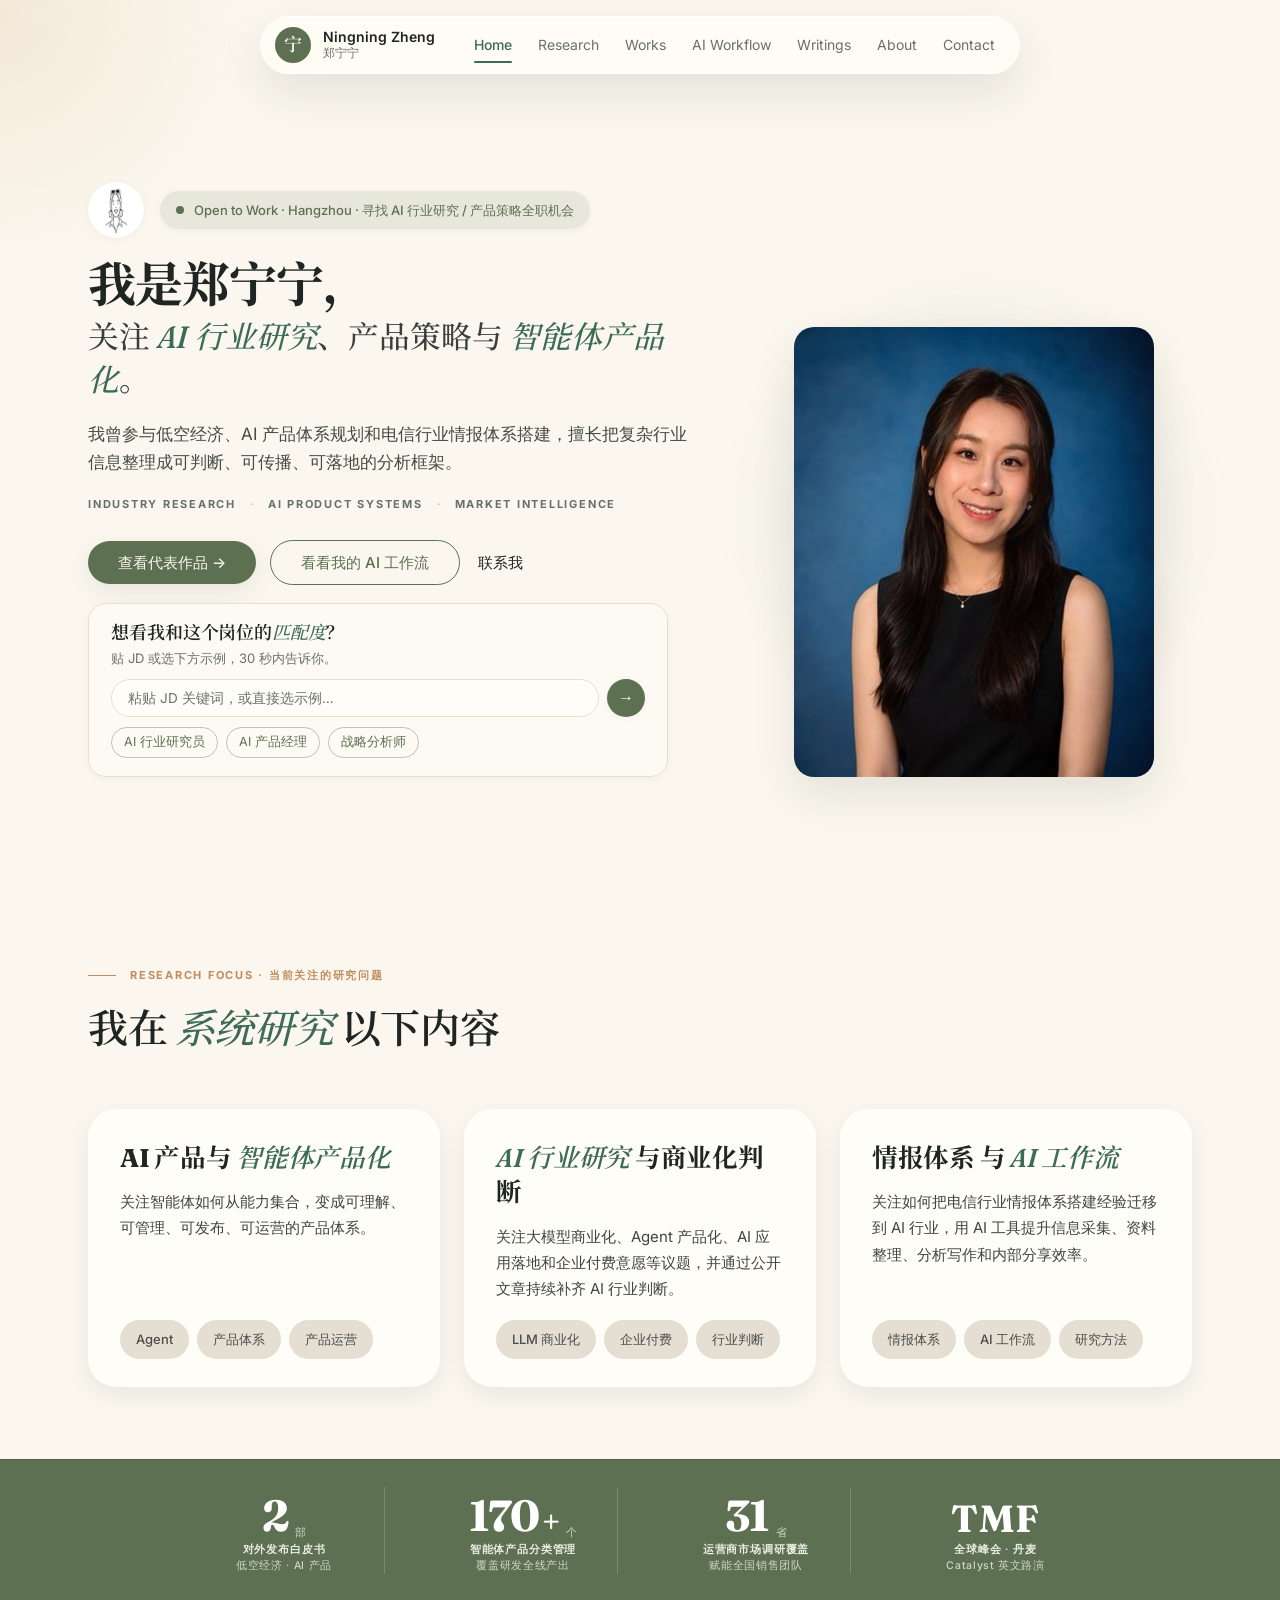
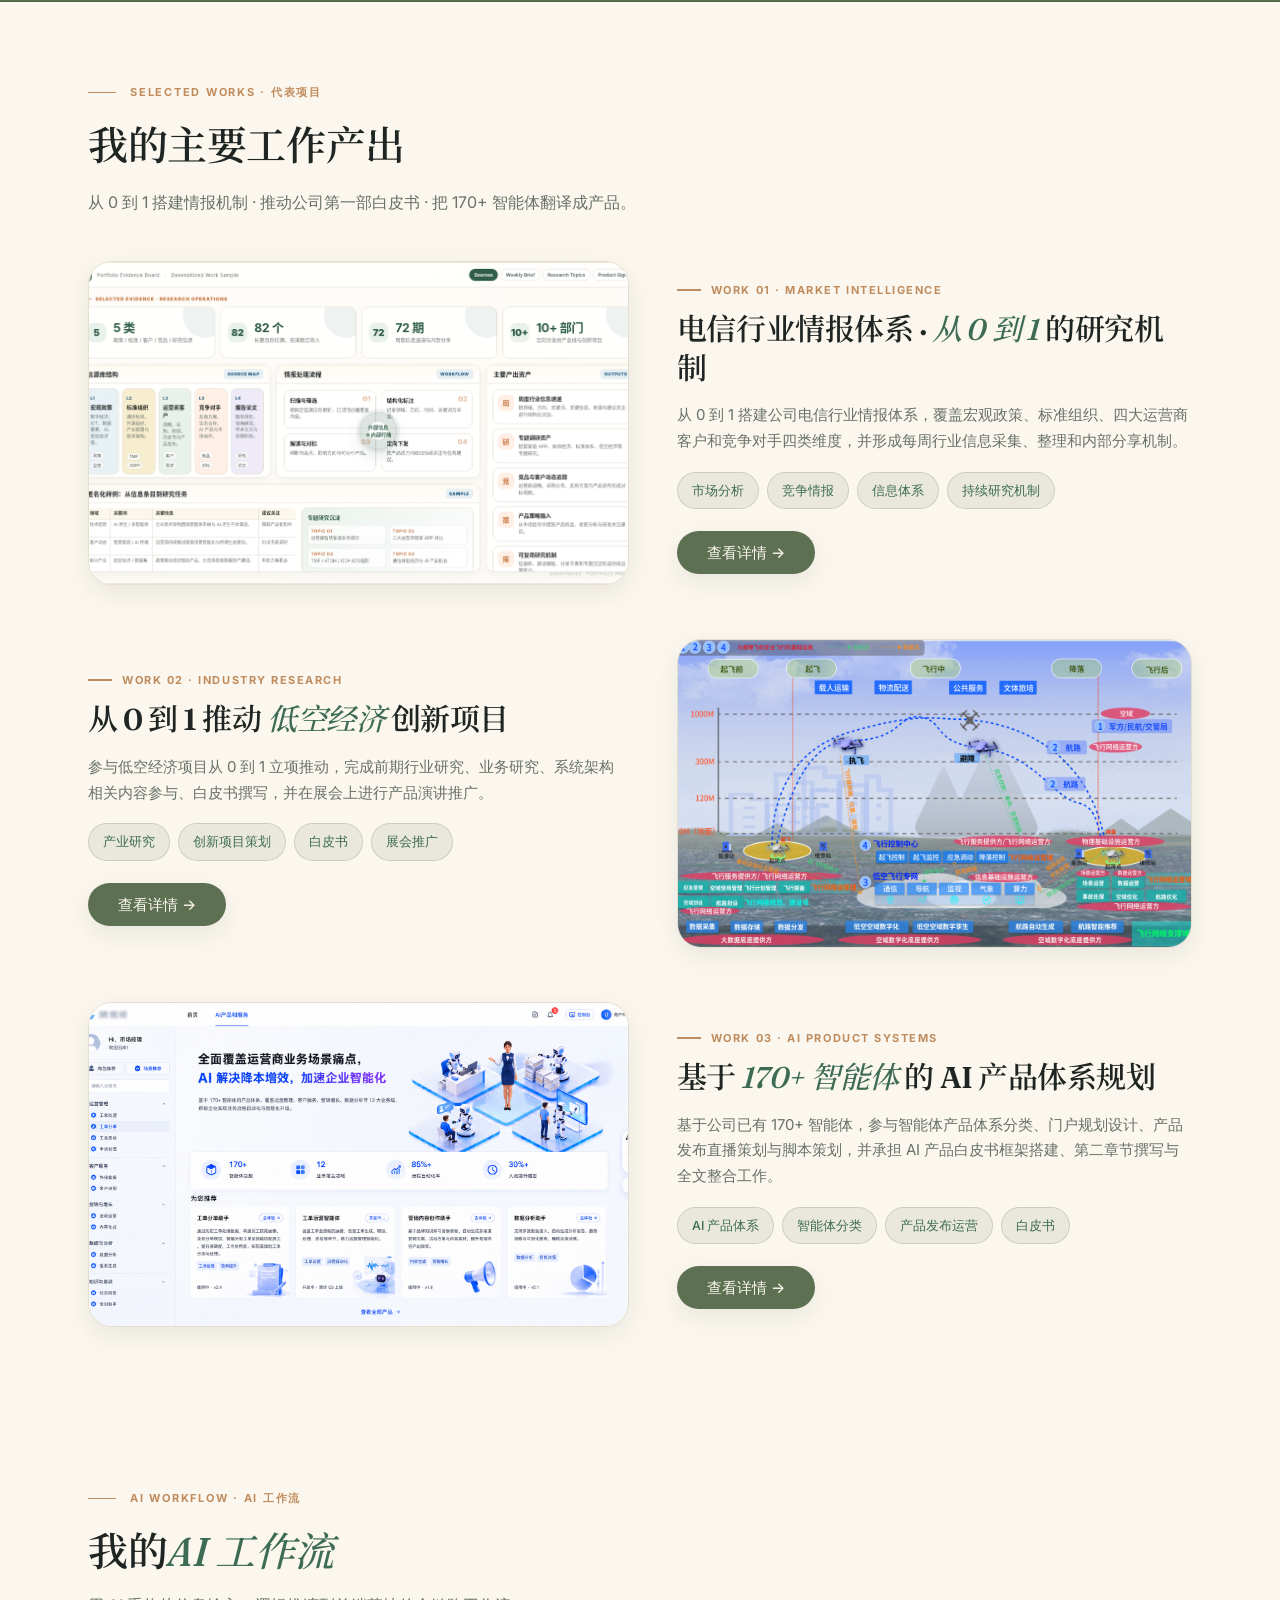
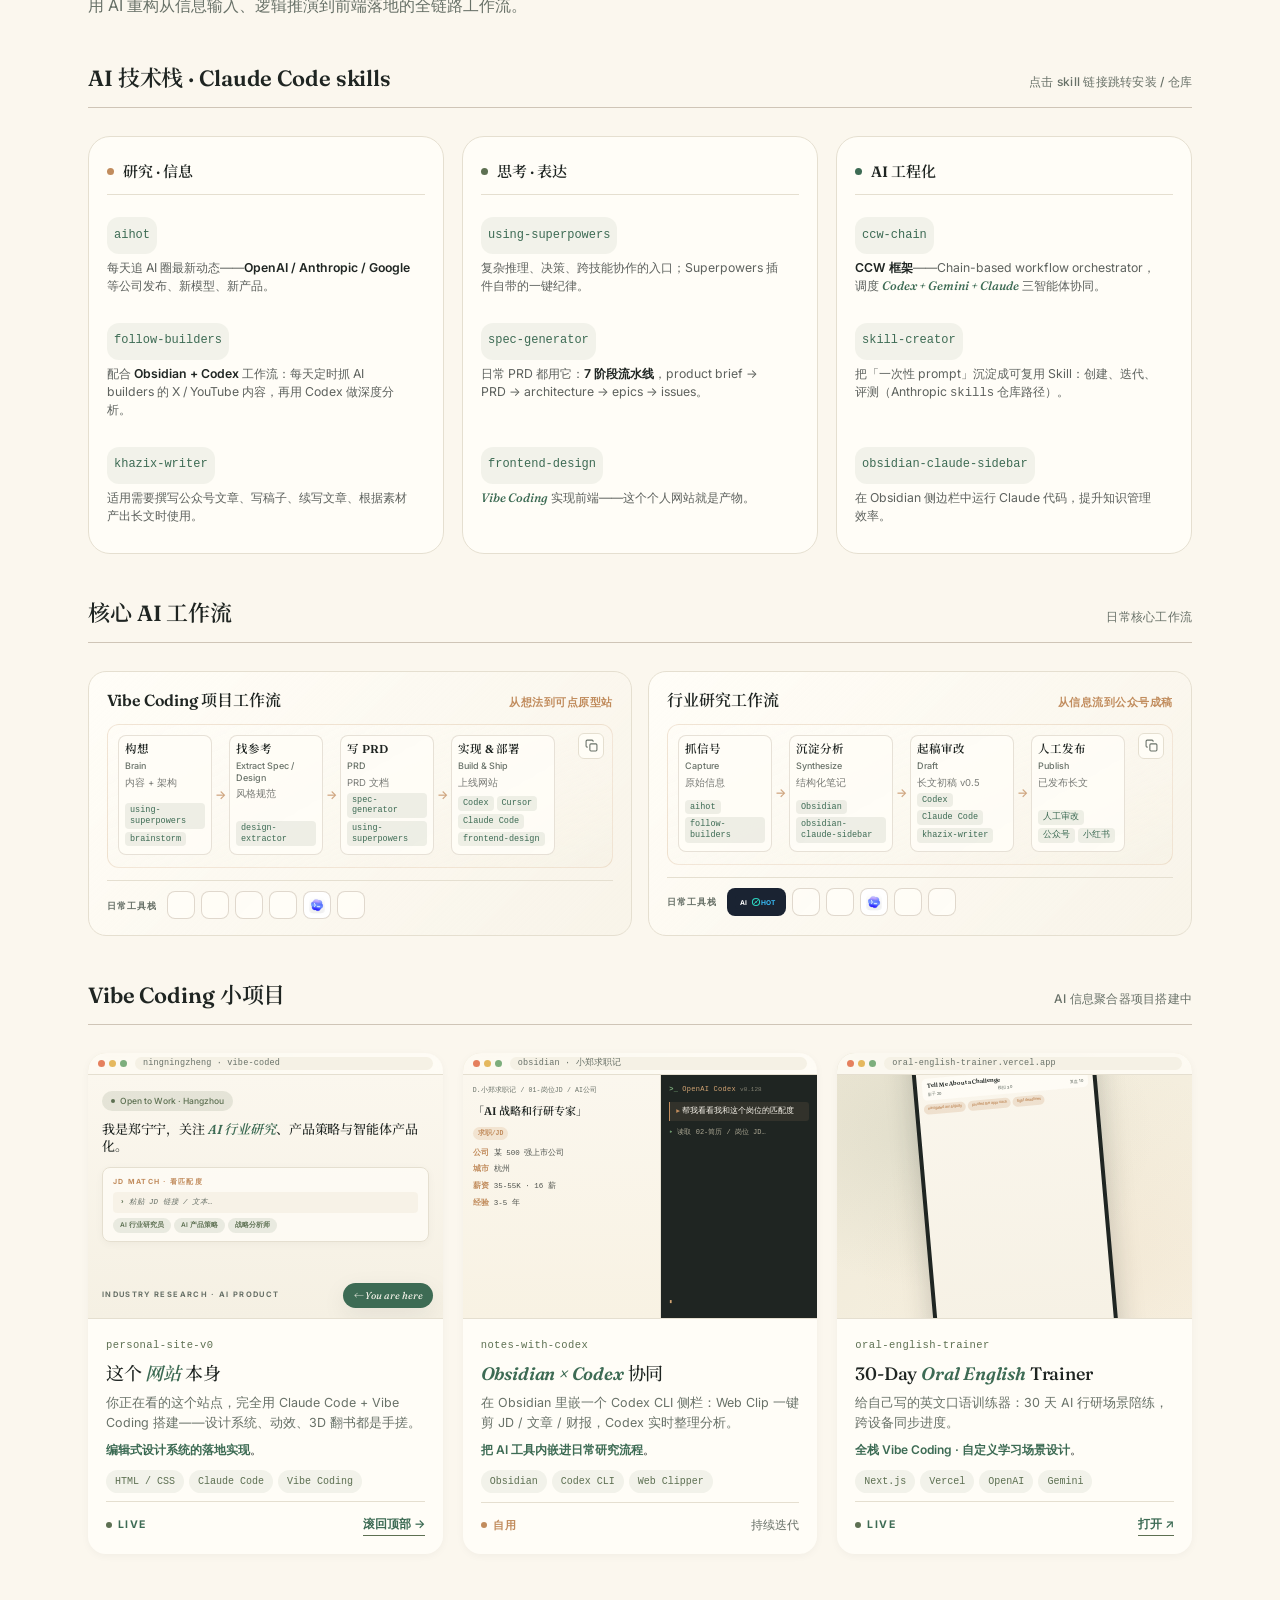
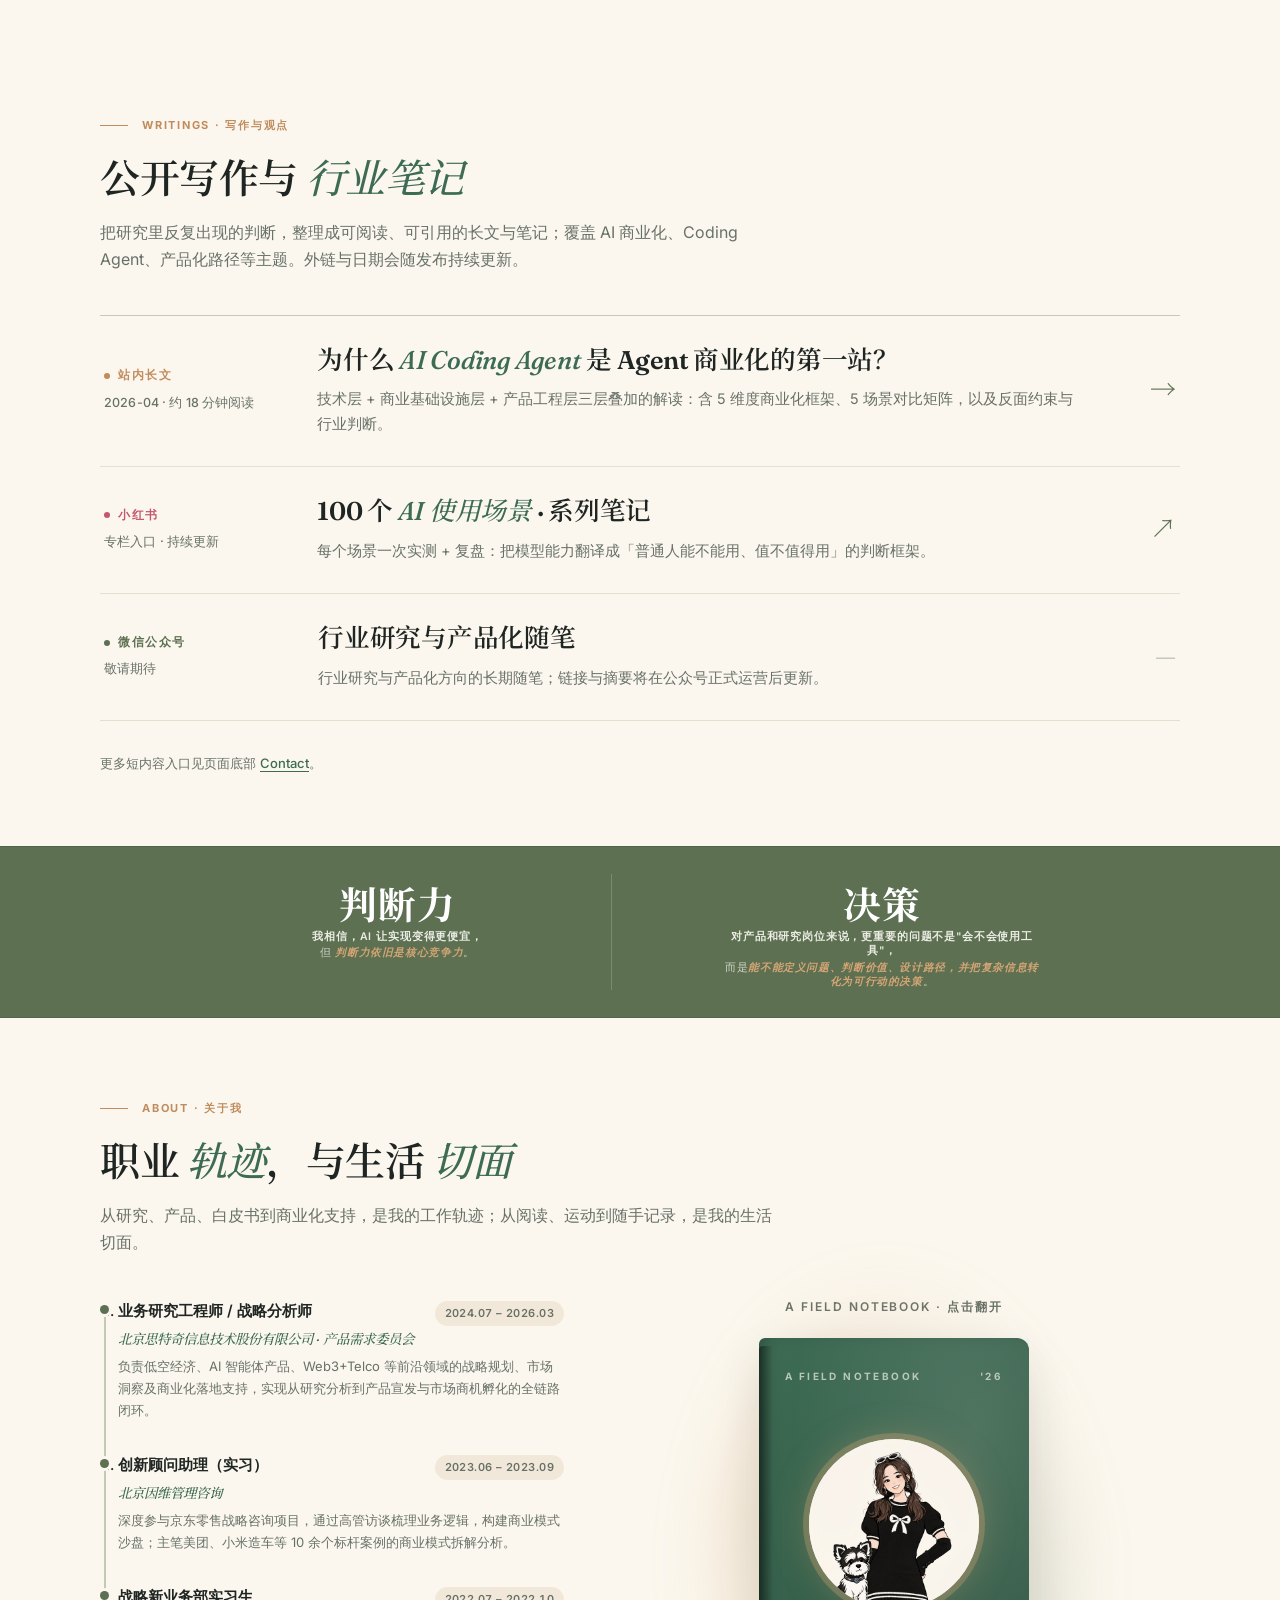
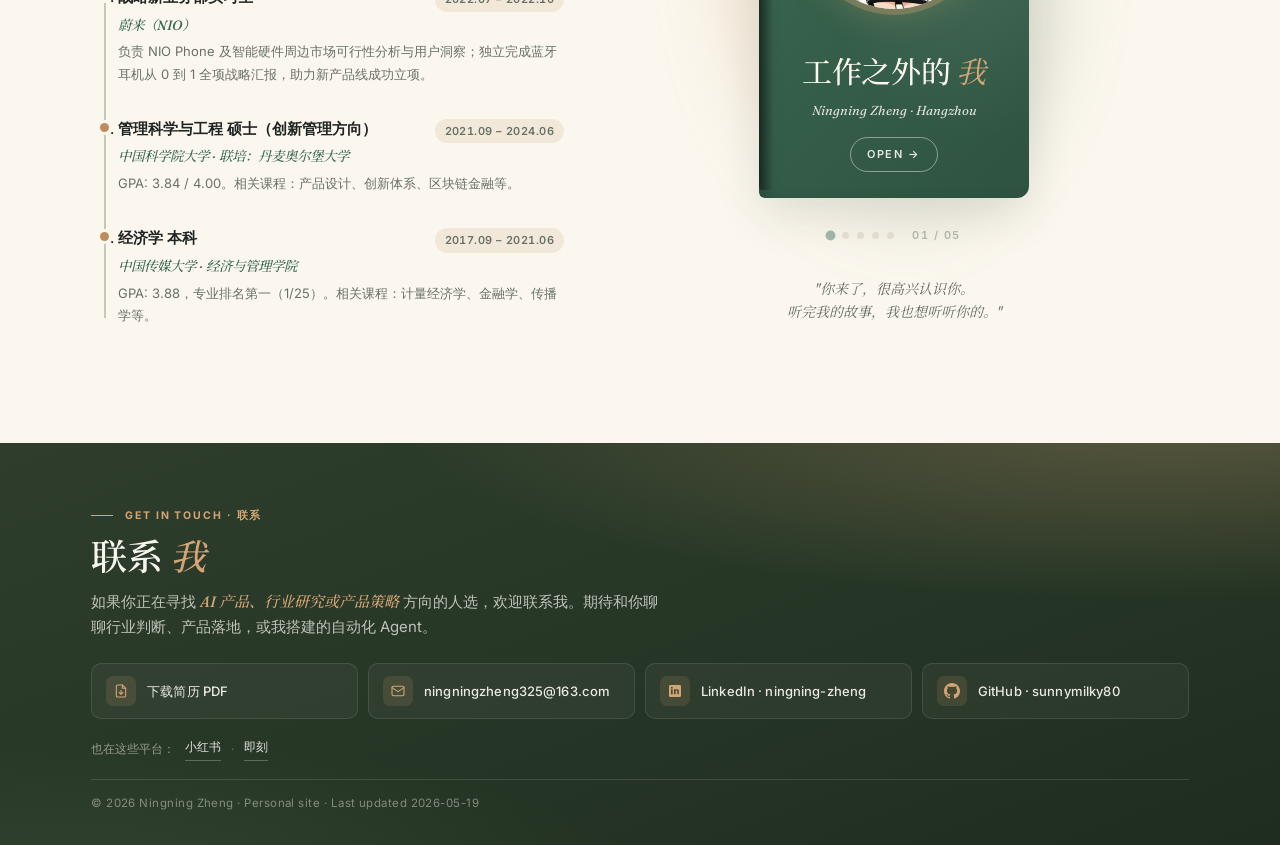
==== index.html @ af5e400e "Update WeChat Writings status copy to 敬请期待. Co-authored-by: Cursor <cursoragent@cursor.com>" ====
<!DOCTYPE html>
<html lang="zh-CN">
<head>
<meta charset="UTF-8">
<meta name="viewport" content="width=device-width, initial-scale=1.0">
<link rel="icon" href="./assets/favicon.ico" sizes="any">
<link rel="apple-touch-icon" href="./assets/apple-touch-icon.png">
<meta name="description" content="郑宁宁 · AI 行业研究、产品策略与智能体产品化。参与低空经济白皮书、170+ 智能体产品体系与电信行业情报体系搭建。">
<meta property="og:type" content="website">
<meta property="og:locale" content="zh_CN">
<meta property="og:title" content="郑宁宁 · AI 行业研究 / 产品策略">
<meta property="og:description" content="AI 行业研究 · 产品策略 · 智能体产品化 — Industry Research · AI Product Systems · Market Intelligence">
<meta property="og:image" content="https://sunnymilky80.github.io/NingningZheng-s-Personal-Web/assets/og-image.png">
<meta property="og:image:width" content="1200">
<meta property="og:image:height" content="630">
<meta property="og:image:alt" content="郑宁宁个人网站 — AI 行业研究、产品策略与智能体产品化">
<meta property="og:url" content="https://sunnymilky80.github.io/NingningZheng-s-Personal-Web/">
<meta property="og:site_name" content="Ningning Zheng">
<meta name="twitter:card" content="summary_large_image">
<meta name="twitter:title" content="郑宁宁 · AI 行业研究 / 产品策略">
<meta name="twitter:description" content="AI 行业研究 · 产品策略 · 智能体产品化">
<meta name="twitter:image" content="https://sunnymilky80.github.io/NingningZheng-s-Personal-Web/assets/og-image.png">

<title>郑宁宁｜AI 行业研究与产品策略作品集</title>
<link rel="preconnect" href="https://fonts.googleapis.com">
<link rel="preconnect" href="https://fonts.gstatic.com" crossorigin>
<link href="https://fonts.googleapis.com/css2?family=Fraunces:ital,opsz,wght@0,9..144,400;0,9..144,500;0,9..144,600;0,9..144,700;1,9..144,400;1,9..144,500;1,9..144,600&family=Inter:wght@400;500;600;700&family=Noto+Serif+SC:wght@400;500;600;700&display=swap" rel="stylesheet">
<style>
:root {
  /* ===== Colors ===== */
  --bg-primary: #FBF7EE;
  --bg-secondary: #F5F0E3;
  --bg-paper: #FFFDF7;
  --ink: #1F2522;
  --muted: #687168;
  --moss: #5D7052;
  --moss-deep: #3D6B54;
  --rust: #C18C5D;
  --amber: #D4A574;
  --line: #E5DFD0;
  --line-strong: #CFC5B7;

  /* ===== Radius ===== */
  --r-pill: 999px;
  --r-card-lg: 24px;
  --r-card: 18px;
  --r-img: 20px;
  --r-sm: 12px;

  /* ===== Shadows ===== */
  --shadow-sm: 0 2px 8px rgba(31, 37, 34, 0.04);
  --shadow-md: 0 8px 24px rgba(31, 37, 34, 0.08);
  --shadow-lg: 0 18px 46px rgba(31, 37, 34, 0.10);
  --shadow-hover: 0 14px 32px rgba(31, 37, 34, 0.12);

  /* ===== Fonts ===== */
  --font-display: "Fraunces", "Noto Serif SC", "Songti SC", serif;
  --font-body: "Inter", "PingFang SC", -apple-system, system-ui, sans-serif;
  --font-mono: ui-monospace, SFMono-Regular, "SF Mono", Menlo, Monaco, Consolas, "Liberation Mono", monospace;
}

* { box-sizing: border-box; margin: 0; padding: 0; }
html { scroll-behavior: smooth; }

body {
  font-family: var(--font-body);
  background: var(--bg-primary);
  color: var(--ink);
  font-size: 16px;
  line-height: 1.7;
  overflow-x: hidden;
  -webkit-font-smoothing: antialiased;
  -moz-osx-font-smoothing: grayscale;
}

a { text-decoration: none; color: inherit; }

/* ============================================
   Cursor halo (v2.2 保留 · 全局氛围)
============================================ */
.cursor-halo {
  position: fixed;
  width: 600px;
  height: 600px;
  border-radius: 50%;
  background: radial-gradient(circle, rgba(212, 165, 116, 0.16), transparent 60%);
  pointer-events: none;
  z-index: 0;
  transform: translate(-50%, -50%);
  transition: transform 400ms cubic-bezier(0.2, 0.8, 0.2, 1);
  mix-blend-mode: multiply;
}

/* ============================================
   C0 · Sticky Navigation Pill (v2.3 新增)
============================================ */
.nav-wrapper {
  position: sticky;
  top: 16px;
  z-index: 100;
  padding: 0 16px;
  margin-top: 16px;
}

.nav {
  max-width: min(760px, 92vw);
  margin: 0 auto;
  display: flex;
  align-items: center;
  justify-content: space-between;
  padding: 10px 24px 10px 14px;
  border-radius: var(--r-pill);
  background: rgba(255, 253, 247, 0.82);
  backdrop-filter: blur(20px) saturate(160%);
  -webkit-backdrop-filter: blur(20px) saturate(160%);
  box-shadow: var(--shadow-lg);
  border: 1px solid rgba(255, 255, 255, 0.6);
}

.nav-left {
  display: flex;
  align-items: center;
  gap: 12px;
}

.nav-logo {
  width: 36px;
  height: 36px;
  border-radius: 50%;
  background: var(--moss);
  display: flex;
  align-items: center;
  justify-content: center;
  color: var(--bg-primary);
  font-family: var(--font-display);
  font-size: 18px;
  font-weight: 600;
  line-height: 1;
}

.nav-name {
  display: flex;
  flex-direction: column;
  line-height: 1.2;
}

.nav-name-en {
  font-size: 14px;
  font-weight: 600;
  color: var(--ink);
}

.nav-name-cn {
  font-size: 12px;
  color: var(--muted);
}

.nav-links {
  display: flex;
  gap: 26px;
}

.nav-link {
  font-size: 14px;
  color: var(--muted);
  transition: color 200ms;
  position: relative;
  padding: 4px 0;
}

.nav-link:hover { color: var(--ink); }

.nav-link.active {
  color: var(--moss-deep);
  font-weight: 500;
}

.nav-link.active::after {
  content: "";
  position: absolute;
  bottom: -2px;
  left: 0;
  right: 0;
  height: 2px;
  background: var(--moss-deep);
  border-radius: 2px;
}

@media (max-width: 768px) {
  .nav-links { gap: 14px; }
  .nav-link { font-size: 13px; }
  .nav-name-en { font-size: 13px; }
  .nav-name-cn { font-size: 11px; }
}

/* ============================================
   Hero Section (v2.4 排版重做)
============================================ */
.hero {
  max-width: 1200px;
  margin: 0 auto;
  padding: clamp(80px, 12vh, 140px) clamp(24px, 4vw, 48px);
  display: grid;
  grid-template-columns: 1.4fr 1fr;
  gap: 56px;
  align-items: center;
  position: relative;
  z-index: 1;
}

@media (max-width: 968px) {
  .hero {
    grid-template-columns: 1fr;
    gap: 40px;
    padding: clamp(56px, 9vh, 88px) clamp(24px, 4vw, 48px);
  }
}

.hero-left {
  display: flex;
  flex-direction: column;
  align-items: flex-start;
  gap: 18px;
  align-self: start;
}

.hero-meta-row {
  display: flex;
  align-items: center;
  gap: 16px;
  flex-wrap: wrap;
}

.hero-avatar {
  width: 56px;
  height: 56px;
  border-radius: 50%;
  background: var(--bg-paper) url('./assets/hero-avatar.jpg') center center / cover no-repeat;
  border: 1.5px solid var(--bg-paper);
  box-shadow: var(--shadow-sm);
  flex-shrink: 0;
}

/* C1 Status Chip */
.status-chip {
  display: inline-flex;
  align-items: center;
  gap: 10px;
  padding: 8px 16px;
  background: rgba(93, 112, 82, 0.12);
  border-radius: var(--r-pill);
  color: var(--moss);
  font-size: 13px;
  font-weight: 500;
  box-shadow: var(--shadow-sm);
}

.status-dot {
  width: 8px;
  height: 8px;
  border-radius: 50%;
  background: var(--moss);
  animation: pulse 2s ease-in-out infinite;
}

@keyframes pulse {
  0%, 100% { opacity: 1; transform: scale(1); }
  50% { opacity: 0.65; transform: scale(0.85); }
}

/* === Hero h1 v2.4.1 · 双行节奏 · 缩小字号 === */
.hero-headline {
  font-family: var(--font-display);
  color: var(--ink);
  max-width: 640px;
  display: flex;
  flex-direction: column;
  gap: 2px;
}

.hero-headline-l1 {
  font-size: clamp(32px, 3.8vw, 48px);
  font-weight: 700;
  line-height: 1.2;
  letter-spacing: -0.02em;
}

.hero-headline-l2 {
  font-size: clamp(22px, 2.4vw, 32px);
  font-weight: 500;
  line-height: 1.4;
  letter-spacing: -0.005em;
  color: rgba(31, 37, 34, 0.88);
}

.hero-headline em {
  font-style: italic;
  font-weight: 500;
  color: var(--moss-deep);
  font-feature-settings: 'kern', 'liga';
}

.hero-subtitle {
  font-size: 17px;
  line-height: 1.7;
  color: rgba(31, 37, 34, 0.82);
  max-width: 600px;
}

.hero-tags {
  display: flex;
  gap: 14px;
  flex-wrap: wrap;
  font-family: var(--font-body);
  font-size: 11px;
  font-weight: 700;
  text-transform: uppercase;
  letter-spacing: 0.16em;
  color: var(--muted);
  align-items: center;
}

.hero-tag-sep {
  color: var(--line-strong);
  letter-spacing: 0;
}

.hero-ctas {
  display: flex;
  gap: 14px;
  align-items: center;
  flex-wrap: wrap;
  margin-top: 8px;
}

.btn {
  display: inline-flex;
  align-items: center;
  gap: 6px;
  padding: 14px 30px;
  border-radius: var(--r-pill);
  font-family: var(--font-body);
  font-size: 15px;
  font-weight: 500;
  transition: all 200ms cubic-bezier(0.2, 0.8, 0.2, 1);
  border: none;
  cursor: pointer;
  line-height: 1;
}

.btn-primary {
  background: var(--moss);
  color: var(--bg-primary);
  box-shadow: var(--shadow-md);
}

.btn-primary:hover {
  transform: translateY(-2px);
  box-shadow: var(--shadow-hover);
}

.btn-secondary {
  background: transparent;
  color: var(--moss);
  border: 1.5px solid var(--moss);
}

.btn-secondary:hover {
  transform: translateY(-2px);
  background: rgba(93, 112, 82, 0.06);
}

.btn-tertiary {
  background: transparent;
  color: var(--ink);
  padding: 14px 4px;
  font-weight: 500;
}

.btn-tertiary:hover {
  text-decoration: underline;
  text-underline-offset: 4px;
  text-decoration-thickness: 1px;
}

/* Hero right column */
.hero-right {
  position: relative;
  display: flex;
  justify-content: center;
  align-items: flex-end;
  align-self: end;
  min-height: 440px;
}

.hero-blob {
  position: absolute;
  width: 520px;
  height: 520px;
  background: radial-gradient(circle, rgba(93, 112, 82, 0.20), rgba(93, 112, 82, 0.04) 50%, transparent 70%);
  border-radius: 50%;
  animation: float 6s ease-in-out infinite;
  z-index: 0;
  filter: blur(2px);
}

.hero-blob-amber {
  position: absolute;
  width: 260px;
  height: 260px;
  bottom: 20px;
  right: 0;
  background: radial-gradient(circle, rgba(212, 165, 116, 0.18), transparent 65%);
  border-radius: 50%;
  z-index: 0;
  filter: blur(2px);
}

@keyframes float {
  0%, 100% { transform: translateY(0); }
  50% { transform: translateY(-10px); }
}

.hero-photo {
  width: clamp(280px, 30vw, 360px);
  aspect-ratio: 4 / 5;
  border-radius: var(--r-img);
  box-shadow: var(--shadow-lg);
  background: url('./assets/hero-photo.jpg') center 20% / cover no-repeat;
  position: relative;
  z-index: 1;
}

/* ============================================
   Research Focus Section (v2.4 字体升级)
============================================ */
.research {
  max-width: 1200px;
  margin: 0 auto;
  padding: clamp(64px, 8vh, 96px) clamp(24px, 4vw, 48px);
  position: relative;
  z-index: 1;
}

.section-header {
  margin-bottom: 56px;
}

.eyebrow {
  display: inline-flex;
  align-items: center;
  gap: 14px;
  font-family: var(--font-body);
  font-size: 11px;
  font-weight: 700;
  text-transform: uppercase;
  letter-spacing: 0.16em;
  color: var(--rust);
  margin-bottom: 20px;
}

.eyebrow::before {
  content: "";
  width: 28px;
  height: 1px;
  background: var(--rust);
}

.section-h2 {
  font-family: var(--font-display);
  font-size: clamp(28px, 3.4vw, 40px);
  font-weight: 600;
  line-height: 1.2;
  letter-spacing: -0.01em;
  color: var(--ink);
  max-width: 700px;
}

.section-h2 em {
  font-style: italic;
  color: var(--moss-deep);
  font-weight: 500;
}

.research-grid {
  display: grid;
  grid-template-columns: repeat(3, 1fr);
  gap: 24px;
}

@media (max-width: 968px) {
  .research-grid {
    grid-template-columns: 1fr;
    gap: 20px;
  }
}

.research-card {
  background: var(--bg-paper);
  padding: 32px 32px 28px;
  border-radius: 28px;
  box-shadow: var(--shadow-md);
  transition: all 240ms cubic-bezier(0.2, 0.8, 0.2, 1);
  display: flex;
  flex-direction: column;
  gap: 14px;
}

.research-card:hover {
  transform: translateY(-4px);
  box-shadow: var(--shadow-hover);
}

/* === Card eyebrow pill · v2.4.1 顶部主题徽章 === */
.card-eyebrow {
  display: inline-flex;
  align-items: center;
  align-self: flex-start;
  padding: 6px 14px;
  font-family: var(--font-body);
  font-size: 12px;
  font-weight: 600;
  background: rgba(93, 112, 82, 0.12);
  color: var(--moss);
  border-radius: var(--r-pill);
  letter-spacing: 0.02em;
  margin-bottom: 2px;
}

/* === Card h3 v2.4.1 · 字号加大、加粗 === */
.card-h3 {
  font-family: var(--font-display);
  font-size: clamp(22px, 2vw, 28px);
  font-weight: 700;
  line-height: 1.35;
  letter-spacing: -0.01em;
  color: var(--ink);
}

.card-h3 em {
  font-style: italic;
  font-weight: 600;
  color: var(--moss-deep);
}

.card-body {
  font-family: var(--font-body);
  font-size: 15px;
  line-height: 1.75;
  color: rgba(31, 37, 34, 0.85);
  flex: 1;
}

.card-tags {
  display: flex;
  gap: 8px;
  flex-wrap: nowrap;
  margin-top: 4px;
}

/* === Keyword tag v2.4.1 · 米沙色（参考新截图） === */
.tag {
  display: inline-block;
  padding: 8px 16px;
  font-size: 13px;
  font-weight: 500;
  font-family: var(--font-body);
  background: rgba(207, 197, 183, 0.55);
  color: rgba(31, 37, 34, 0.78);
  border-radius: var(--r-pill);
  transition: all 200ms;
  white-space: nowrap;
}

.tag:hover {
  background: rgba(193, 140, 93, 0.22);
  color: var(--moss-deep);
}

/* ============================================
   数字 Bar · 4 个量化锚（§3.3 · v2.4.6 条带高度缩短约 ¼）
   对齐 PRD §3.3：可信度锚；背景用 --moss 与上方米白内容区形成明确区隔
============================================ */
.stats {
  background: var(--moss);
  padding: clamp(21px, 3vh, 33px) 0;
  position: relative;
  z-index: 1;
  border-top: 1px solid rgba(45, 58, 42, 0.22);
  border-bottom: 1px solid rgba(45, 58, 42, 0.18);
}

/* §3.6 Manifesto · 与数字 Bar 同形态（stat-value + stat-label） */
.stats--manifesto .stats-inner {
  grid-template-columns: repeat(2, 1fr);
  column-gap: clamp(28px, 5vw, 56px);
}
.stats--manifesto .stat-label {
  max-width: 20em;
}
.stats--manifesto .stat-em {
  font-style: italic;
  color: var(--amber);
  font-weight: 600;
}
@media (max-width: 720px) {
  .stats--manifesto .stats-inner {
    grid-template-columns: 1fr;
    row-gap: 14px;
  }
  .stats--manifesto .stat {
    border-right: none;
    border-bottom: 1px solid rgba(255, 253, 247, 0.18);
    padding-bottom: 14px;
  }
  .stats--manifesto .stat:last-child {
    border-bottom: none;
    padding-bottom: 0;
  }
}

.stats-inner {
  /* 略加宽 + 列间距，避免四列挤在中间、两侧过空 */
  max-width: min(960px, 96vw);
  margin: 0 auto;
  padding: 0 clamp(16px, 3vw, 36px);
  display: grid;
  grid-template-columns: repeat(4, 1fr);
  column-gap: clamp(20px, 3.5vw, 44px);
}

.stat {
  padding: 1px clamp(8px, 1vw, 12px);
  border-right: 1px solid rgba(255, 253, 247, 0.18);
  display: flex;
  flex-direction: column;
  align-items: center;
  text-align: center;
  gap: 5px;
}

.stat:first-child { padding-left: 0; }
.stat:last-child {
  padding-right: 0;
  border-right: none;
}

.stat-value {
  font-family: var(--font-display);
  display: flex;
  flex-wrap: wrap;
  align-items: flex-end;
  align-content: flex-end;
  justify-content: center;
  gap: 4px 5px;
  color: #fff;
  line-height: 1;
  /* 与「数字 + 单位」行同高（整体高度缩短约 ¼ 后仍保留 TMF 与副文对齐） */
  min-height: clamp(39px, 5.1vw, 50px);
}

/* 主数字与英文字母：高对比 Fraunces、纯白（对齐截图主行） */
.stat-num {
  font-size: clamp(28px, 3.4vw, 44px);
  font-weight: 700;
  letter-spacing: -0.03em;
  font-feature-settings: 'onum', 'lnum';
  color: #fff;
}

.stat-num-text {
  font-size: clamp(24px, 2.95vw, 38px);
  font-weight: 700;
  letter-spacing: 0.02em;
  color: #fff;
  text-transform: uppercase;
}

/* 「+」与数字同组、同色（截图中为大号衬线的一部分） */
.stat-plus {
  font-family: var(--font-display);
  font-size: clamp(22px, 2.6vw, 34px);
  font-weight: 700;
  color: #fff;
  margin-left: -2px;
  line-height: 1;
  letter-spacing: -0.02em;
}

.stat-unit {
  font-family: var(--font-body);
  font-size: 11px;
  font-weight: 500;
  color: rgba(255, 253, 247, 0.72);
  letter-spacing: 0.02em;
  margin-left: 2px;
}

/* 下方说明：双行、略浅于主数字的米白字 */
.stat-label {
  display: flex;
  flex-direction: column;
  align-items: center;
  gap: 2px;
  max-width: 11.5em;
}

.stat-label-line {
  display: block;
  font-family: var(--font-body);
  font-size: 10.5px;
  font-weight: 500;
  letter-spacing: 0.06em;
  line-height: 1.35;
  color: rgba(255, 253, 247, 0.72);
}

.stat-label-line:first-child {
  font-weight: 600;
  letter-spacing: 0.08em;
  color: rgba(255, 253, 247, 0.88);
}

@media (max-width: 768px) {
  .stats-inner {
    grid-template-columns: repeat(2, 1fr);
    gap: 18px 14px;
  }
  .stat {
    padding: 0;
    border-right: none;
  }
}

/* ============================================
   §3.4 Selected Works · 3 张项目卡（zig-zag）
   默认排序：C 情报 → A 低空 → B 智能体（PRD §3.4）
============================================ */
.works {
  max-width: 1200px;
  margin: 0 auto;
  padding: clamp(64px, 8vh, 100px) clamp(24px, 4vw, 48px) clamp(72px, 9vh, 112px);
  position: relative;
  z-index: 1;
  scroll-margin-top: 96px;
}

.works-header {
  margin-bottom: clamp(40px, 5vh, 56px);
  max-width: 720px;
}

.works-lede {
  margin-top: 18px;
  font-size: 16px;
  line-height: 1.75;
  color: var(--muted);
  max-width: 680px;
}

.works-row {
  display: grid;
  grid-template-columns: minmax(0, 1.05fr) minmax(0, 1fr);
  gap: clamp(28px, 4vw, 48px);
  align-items: center;
  margin-bottom: clamp(48px, 6vh, 80px);
}

.works-row:last-of-type {
  margin-bottom: 0;
}

#work-telecom-intelligence,
#work-low-altitude,
#work-ai-agent {
  scroll-margin-top: 96px;
}

@media (max-width: 900px) {
  .works-row {
    grid-template-columns: 1fr;
  }

  .works-row .works-media {
    order: -1;
  }
}

.works-media {
  display: flex;
  align-items: stretch;
  border-radius: var(--r-card-lg);
  overflow: hidden;
  border: 1px solid var(--line);
  box-shadow: var(--shadow-md);
  aspect-ratio: 5 / 3;
  background: var(--bg-paper);
  transition: transform 280ms cubic-bezier(0.2, 0.8, 0.2, 1), box-shadow 280ms ease;
}

.works-media:hover {
  transform: translateY(-3px);
  box-shadow: var(--shadow-hover);
}

.works-media img {
  width: 100%;
  height: 100%;
  object-fit: cover;
  display: block;
}

/* 无本地 Evidence 图时：苔藓 / 蓝灰渐变占位（可换 <img>） */
.works-figure-placeholder {
  flex: 1;
  width: 100%;
  min-height: 0;
  display: flex;
  align-items: flex-end;
  justify-content: flex-start;
  padding: 16px 18px;
  background: linear-gradient(145deg, rgba(93, 112, 82, 0.18) 0%, rgba(255, 253, 247, 0.96) 48%, rgba(212, 165, 116, 0.12) 100%);
}

.works-figure-placeholder--agents {
  background: linear-gradient(205deg, rgba(47, 95, 127, 0.2) 0%, rgba(255, 253, 247, 0.96) 52%, rgba(93, 112, 82, 0.1) 100%);
}

.works-figure-note {
  font-size: 11px;
  font-weight: 600;
  letter-spacing: 0.06em;
  text-transform: uppercase;
  color: rgba(31, 37, 34, 0.45);
  line-height: 1.35;
  max-width: 14em;
}

.works-copy {
  min-width: 0;
}

.works-card-eyebrow {
  display: inline-flex;
  align-items: center;
  gap: 10px;
  font-size: 11px;
  font-weight: 700;
  letter-spacing: 0.14em;
  text-transform: uppercase;
  color: var(--rust);
  margin-bottom: 12px;
  font-family: var(--font-body);
}

.works-card-eyebrow::before {
  content: "";
  width: 24px;
  height: 2px;
  background: var(--rust);
}

.works-card-title {
  font-family: var(--font-display);
  font-size: clamp(22px, 2.4vw, 30px);
  font-weight: 600;
  line-height: 1.28;
  letter-spacing: -0.015em;
  color: var(--ink);
  margin-bottom: 14px;
}

.works-card-title em {
  font-style: italic;
  font-weight: 500;
  color: var(--moss-deep);
}

.works-card-body {
  font-size: 15px;
  line-height: 1.72;
  color: var(--muted);
  margin-bottom: 18px;
}

.works-tags {
  display: flex;
  flex-wrap: wrap;
  gap: 8px;
  margin-bottom: 22px;
}

.works-tag {
  display: inline-block;
  padding: 7px 14px;
  font-size: 12.5px;
  font-weight: 500;
  font-family: var(--font-body);
  border-radius: var(--r-pill);
  background: rgba(93, 112, 82, 0.1);
  color: var(--moss-deep);
  border: 1px solid rgba(93, 112, 82, 0.22);
}

.works-cta {
  display: inline-flex;
}

/* ============================================
   §3.9 我的 AI 工作流 · Skills + 工作流图 + Vibe Coding
============================================ */
.toolkit {
  max-width: 1200px;
  margin: 0 auto;
  padding: clamp(64px, 8vh, 100px) clamp(24px, 4vw, 48px) clamp(72px, 9vh, 112px);
  position: relative;
  z-index: 1;
  scroll-margin-top: 96px;
}

.toolkit-header {
  margin-bottom: clamp(40px, 5vh, 56px);
  max-width: 760px;
}

.toolkit-lede {
  margin-top: 16px;
  font-size: 16px;
  line-height: 1.72;
  color: var(--muted);
  max-width: 660px;
}

.toolkit-block {
  margin-bottom: clamp(40px, 5vh, 64px);
}

.toolkit-block:last-child {
  margin-bottom: 0;
}

.toolkit-block-head {
  display: flex;
  align-items: baseline;
  justify-content: space-between;
  gap: 16px;
  padding-bottom: 14px;
  margin-bottom: 28px;
  border-bottom: 1px solid var(--line-strong);
}

.toolkit-block-title {
  font-family: var(--font-display);
  font-size: clamp(18px, 1.8vw, 22px);
  font-weight: 600;
  line-height: 1.3;
  letter-spacing: -0.005em;
  color: var(--ink);
}

.toolkit-block-meta {
  font-family: var(--font-body);
  font-size: 12px;
  font-weight: 500;
  color: var(--muted);
  letter-spacing: 0.02em;
}

/* ---------- §3.9.a · 三列并排类目卡（subgrid 同步每排 skill 行高 · 小屏单列） ---------- */
.category-grid {
  display: flex;
  flex-direction: row;
  flex-wrap: nowrap;
  gap: 18px;
  width: 100%;
  align-items: stretch;
}

.category-card {
  flex: 1 1 0;
  min-width: 0;
  display: flex;
  flex-direction: column;
  /* 垂直方向约 ×5/6，整体卡片高度缩短约六分之一 */
  padding: 22px 18px 18px;
  background: var(--bg-paper);
  border: 1px solid var(--line);
  border-radius: 22px;
  transition: border-color 220ms ease, box-shadow 220ms ease, transform 220ms cubic-bezier(0.2, 0.8, 0.2, 1);
  position: relative;
  overflow: hidden;
}

.category-card::before {
  content: "";
  position: absolute;
  top: 0;
  left: 0;
  right: 0;
  height: 3px;
  background: var(--rust);
  opacity: 0;
  transition: opacity 220ms;
}

.category-card[data-group="thinking"]::before { background: var(--moss); }
.category-card[data-group="engineering"]::before { background: var(--moss-deep); }

.category-card:hover {
  transform: translateY(-2px);
  box-shadow: var(--shadow-md);
  border-color: rgba(93, 112, 82, 0.28);
}

.category-card:hover::before {
  opacity: 1;
}

.category-title {
  display: flex;
  align-items: center;
  gap: 9px;
  font-family: var(--font-display);
  font-size: 15px;
  font-weight: 600;
  letter-spacing: -0.005em;
  color: var(--ink);
  padding-bottom: 10px;
  margin-bottom: 5px;
  border-bottom: 1px solid var(--line);
}

.category-title::before {
  content: "";
  width: 7px;
  height: 7px;
  border-radius: 50%;
  background: var(--rust);
  flex-shrink: 0;
}

.category-card[data-group="thinking"] .category-title::before { background: var(--moss); }
.category-card[data-group="engineering"] .category-title::before { background: var(--moss-deep); }

.category-skills {
  display: flex;
  flex-direction: column;
  gap: 7px;
  margin-top: 1px;
  flex: 1 1 auto;
  min-height: 0;
}

.skill-item {
  display: flex;
  flex-direction: column;
  justify-content: flex-start;
  gap: 5px;
  padding: 10px 7px;
  margin: 0 -7px;
  border-radius: 12px;
  text-decoration: none;
  color: inherit;
  transition: background 180ms ease, transform 180ms ease, box-shadow 180ms ease;
  position: relative;
  flex: 0 0 auto;
  min-height: 0;
  box-sizing: border-box;
}

.skill-item::after {
  content: "↗";
  position: absolute;
  top: 11px;
  right: 7px;
  font-size: 12px;
  color: var(--muted);
  opacity: 0;
  transform: translate(-4px, 4px);
  transition: all 180ms ease;
}

.skill-item:hover {
  background: rgba(93, 112, 82, 0.07);
  transform: translateX(2px) translateY(-1px);
  box-shadow: 0 10px 26px rgba(31, 37, 34, 0.06);
}

.skill-item:hover .skill-item-name {
  background: rgba(93, 112, 82, 0.14);
  transform: translateY(-1px);
}

.skill-item:hover::after {
  opacity: 1;
  transform: translate(0, 0);
  color: var(--moss-deep);
}

.skill-item:focus-visible {
  outline: 2px solid var(--moss);
  outline-offset: 2px;
}

.skill-item-name {
  display: inline-flex;
  align-self: flex-start;
  font-family: var(--font-mono);
  font-size: 12px;
  font-weight: 500;
  color: var(--moss-deep);
  background: rgba(93, 112, 82, 0.08);
  padding: 2px 7px;
  border-radius: var(--r-sm);
  letter-spacing: 0;
  transition: transform 180ms ease, background 180ms ease;
}

.skill-item-desc {
  font-family: var(--font-body);
  font-size: 12.25px;
  line-height: 1.5;
  color: rgba(31, 37, 34, 0.72);
  padding-right: 14px;
  flex: 0 1 auto;
}

.skill-item-desc strong { color: var(--ink); font-weight: 600; }
.skill-item-desc em {
  font-family: var(--font-display);
  font-style: italic;
  font-weight: 500;
  color: var(--moss-deep);
}

/* 桌面：三列共享 4 行轨道，每排 skill 整行等高；名称区统一 min-height 避免换行参差不齐 */
@supports (grid-template-rows: subgrid) {
  .category-grid {
    display: grid;
    grid-template-columns: repeat(3, minmax(0, 1fr));
    grid-template-rows: repeat(4, auto);
    column-gap: 18px;
    row-gap: 7px;
    align-items: stretch;
  }

  .category-card {
    display: grid;
    grid-template-rows: subgrid;
    grid-row: 1 / span 4;
    flex: unset;
  }

  .category-card:nth-child(1) { grid-column: 1; }
  .category-card:nth-child(2) { grid-column: 2; }
  .category-card:nth-child(3) { grid-column: 3; }

  .category-skills {
    display: contents;
  }

  .skill-item {
    align-self: stretch;
    min-height: 0;
  }

  .skill-item-desc {
    flex: 1 1 auto;
    min-height: 0;
  }

  .skill-item-name {
    min-height: 2.3rem;
    align-items: center;
    line-height: 1.32;
    word-break: break-word;
  }
}

@media (max-width: 640px) {
  .category-grid {
    display: flex !important;
    flex-direction: column;
    flex-wrap: nowrap;
    gap: 18px;
  }

  .category-card {
    display: flex !important;
    flex-direction: column;
    flex: 1 1 auto;
    width: 100%;
    grid-column: unset !important;
    grid-row: unset !important;
  }

  .category-skills {
    display: flex !important;
    flex-direction: column;
    gap: 7px;
  }

  .skill-item-desc {
    flex: 0 1 auto !important;
  }

  .skill-item-name {
    min-height: 0 !important;
  }
}
/* ---------- §3.9.b · 核心 AI 工作流（Outcome + 步骤内工具 + 底部工具栈） ---------- */
.workflow-grid {
  display: grid;
  grid-template-columns: repeat(2, minmax(0, 1fr));
  gap: 16px;
  align-items: stretch;
}

.workflow-card {
  display: flex;
  flex-direction: column;
  gap: 12px;
  min-width: 0;
  padding: 18px 18px 16px;
  background: linear-gradient(135deg, rgba(255, 253, 247, 1) 0%, rgba(245, 240, 227, 0.45) 100%);
  border: 1px solid var(--line);
  border-radius: var(--r-card);
  transition: transform 200ms ease, border-color 200ms ease, box-shadow 200ms ease;
}

.workflow-card:hover {
  transform: translateY(-2px);
  border-color: rgba(193, 140, 93, 0.28);
  box-shadow: var(--shadow-md);
}

.workflow-card-head {
  display: flex;
  align-items: baseline;
  justify-content: space-between;
  gap: 10px;
  flex-wrap: wrap;
}

.workflow-card-title {
  margin: 0;
  font-family: var(--font-display);
  font-size: 16px;
  font-weight: 600;
  letter-spacing: -0.005em;
  line-height: 1.3;
  color: var(--ink);
}

.workflow-card-sub {
  font-family: var(--font-body);
  font-size: 11px;
  font-weight: 600;
  letter-spacing: 0.05em;
  text-transform: uppercase;
  color: var(--rust);
  white-space: nowrap;
}

.workflow-diagram {
  position: relative;
  width: 100%;
  min-width: 0;
  padding: 10px;
  border-radius: var(--r-sm);
  border: 1px solid rgba(193, 140, 93, 0.2);
  background: linear-gradient(160deg, rgba(255, 253, 247, 0.96) 0%, rgba(245, 240, 227, 0.5) 100%);
  box-sizing: border-box;
  overflow: hidden;
}

/* outcome 已删除，两个 diagram 变成单列，pipeline 撑满整宽 */
.workflow-diagram--vibe,
.workflow-diagram--research {
  display: block;
}

.workflow-copy {
  position: absolute;
  top: 8px;
  right: 8px;
  z-index: 2;
  display: inline-flex;
  align-items: center;
  justify-content: center;
  width: 26px;
  height: 26px;
  padding: 0;
  border: 1px solid var(--line);
  border-radius: 6px;
  background: rgba(255, 253, 247, 0.94);
  color: var(--muted);
  cursor: pointer;
  transition: color 0.15s ease, border-color 0.15s ease;
}

/* outcome 已删除，行业研究的复制按钮跟 Vibe 一样统一放在右上角 */

.workflow-copy:hover {
  color: var(--ink);
  border-color: rgba(93, 112, 82, 0.35);
}

.workflow-copy:focus-visible {
  outline: 2px solid var(--moss);
  outline-offset: 2px;
}

.workflow-copy svg {
  width: 13px;
  height: 13px;
  display: block;
}

.workflow-copy.is-copied {
  color: var(--moss-deep);
}

.workflow-outcome {
  display: flex;
  flex-direction: column;
  gap: 5px;
  min-height: 0;
}

.workflow-outcome-label {
  font-family: var(--font-body);
  font-size: 8.5px;
  font-weight: 700;
  letter-spacing: 0.1em;
  text-transform: uppercase;
  color: rgba(193, 140, 93, 0.88);
}

.workflow-outcome-frame {
  flex: 1;
  min-height: 132px;
  border-radius: 8px;
  border: 1px dashed rgba(93, 112, 82, 0.26);
  background:
    linear-gradient(145deg, rgba(93, 112, 82, 0.08) 0%, rgba(255, 253, 247, 0.55) 45%, rgba(193, 140, 93, 0.06) 100%);
  display: flex;
  flex-direction: column;
  align-items: center;
  justify-content: center;
  text-align: center;
  padding: 6px 4px;
  font-family: var(--font-body);
  font-size: 10px;
  line-height: 1.4;
  font-weight: 600;
  color: rgba(31, 37, 34, 0.52);
}

.workflow-outcome-frame small {
  display: block;
  margin-top: 3px;
  font-size: 9px;
  font-weight: 500;
  color: var(--muted);
}

/* Outcome 填充版（去虚线，换实体 mock） */
.workflow-outcome-frame--filled {
  border: 1px solid var(--line);
  background: var(--bg-paper);
  background-image: none;
  padding: 10px 10px;
  align-items: stretch;
  justify-content: flex-start;
  text-align: left;
  gap: 5px;
  font-weight: 400;
  color: var(--ink);
  box-shadow: var(--shadow-sm);
  overflow: hidden;
}

/* —— site mock (Vibe Coding workflow outcome) —— */
.wf-out-chip {
  display: inline-flex;
  align-items: center;
  gap: 4px;
  padding: 2px 7px;
  border-radius: 999px;
  background: rgba(93, 112, 82, 0.14);
  color: var(--moss);
  font-size: 7.5px;
  font-weight: 500;
  align-self: flex-start;
  white-space: nowrap;
}
.wf-out-chip::before {
  content: "";
  width: 4px; height: 4px;
  border-radius: 50%;
  background: var(--moss);
}
.wf-out-h1 {
  font-family: var(--font-display);
  font-size: 10.5px;
  line-height: 1.28;
  font-weight: 500;
  color: var(--ink);
  letter-spacing: -0.01em;
  margin-top: 3px;
}
.wf-out-h1 em {
  font-style: italic;
  color: var(--moss-deep);
  font-weight: 600;
}
.wf-out-tags {
  font-family: var(--font-body);
  font-size: 6.5px;
  font-weight: 700;
  letter-spacing: 0.16em;
  text-transform: uppercase;
  color: var(--muted);
  margin-top: 2px;
}
.wf-out-cta {
  display: inline-flex;
  align-items: center;
  font-family: var(--font-body);
  font-size: 7.5px;
  font-weight: 600;
  color: var(--bg-primary);
  background: var(--moss);
  padding: 3px 8px;
  border-radius: 999px;
  align-self: flex-start;
  margin-top: auto;
}

/* —— WeChat mock (Research workflow outcome) —— */
.wf-out-pub {
  font-family: var(--font-body);
  font-size: 7px;
  font-weight: 700;
  letter-spacing: 0.04em;
  color: var(--moss-deep);
  display: inline-flex;
  align-items: center;
  gap: 4px;
  white-space: nowrap;
  overflow: hidden;
  text-overflow: ellipsis;
}
.wf-out-pub::before {
  content: "";
  width: 11px; height: 11px;
  border-radius: 2px;
  background: linear-gradient(135deg, #4CB35E, #2E8A45);
  display: inline-block;
  flex-shrink: 0;
  position: relative;
}
.wf-out-title {
  font-family: var(--font-display);
  font-size: 10.5px;
  line-height: 1.3;
  font-weight: 600;
  color: var(--ink);
  letter-spacing: -0.01em;
  margin-top: 3px;
}
.wf-out-title em {
  font-style: italic;
  color: var(--moss-deep);
  font-weight: 600;
}
.wf-out-meta {
  font-family: var(--font-body);
  font-size: 6.5px;
  color: var(--muted);
  letter-spacing: 0.04em;
  margin-top: 1px;
}
.wf-out-excerpt {
  font-family: var(--font-body);
  font-size: 7.5px;
  line-height: 1.55;
  color: var(--muted);
  margin-top: auto;
  display: -webkit-box;
  -webkit-line-clamp: 3;
  -webkit-box-orient: vertical;
  overflow: hidden;
}

.workflow-pipeline {
  display: flex;
  flex-direction: row;
  flex-wrap: nowrap;
  align-items: stretch;
  gap: 3px;
  overflow-x: auto;
  overflow-y: hidden;
  padding-bottom: 2px;
  scrollbar-width: thin;
  -webkit-overflow-scrolling: touch;
}

.workflow-stage {
  flex: 0 0 auto;
  width: 94px;
  min-width: 88px;
  padding: 7px 6px 8px;
  border-radius: 8px;
  background: rgba(255, 253, 247, 0.94);
  border: 1px solid rgba(207, 197, 183, 0.5);
  display: flex;
  flex-direction: column;
  gap: 4px;
  box-sizing: border-box;
}

.workflow-stage--wide {
  width: 104px;
  min-width: 98px;
}

.workflow-stage-zh {
  font-family: var(--font-display);
  font-size: 11.5px;
  font-weight: 600;
  letter-spacing: -0.01em;
  color: var(--ink);
  line-height: 1.2;
}

.workflow-stage-en {
  font-family: var(--font-body);
  font-size: 9px;
  font-weight: 500;
  color: var(--muted);
  line-height: 1.25;
}

.workflow-stage-out {
  margin: 0;
  font-family: var(--font-body);
  font-size: 9.5px;
  line-height: 1.38;
  color: rgba(31, 37, 34, 0.6);
}

.workflow-stage-tools {
  display: flex;
  flex-wrap: wrap;
  align-items: center;
  gap: 3px;
  margin-top: auto;
  min-width: 0;
}

.wf-tool {
  display: inline-flex;
  padding: 2px 5px;
  font-family: var(--font-mono);
  font-size: 8.5px;
  font-weight: 500;
  color: var(--moss-deep);
  background: rgba(93, 112, 82, 0.1);
  border-radius: 4px;
  line-height: 1.25;
  max-width: 100%;
  overflow-wrap: anywhere;
  word-break: break-word;
}

.workflow-pipe {
  display: flex;
  align-items: center;
  align-self: center;
  flex-shrink: 0;
  font-size: 12px;
  font-weight: 600;
  color: rgba(193, 140, 93, 0.75);
  line-height: 1;
}

.workflow-stack {
  display: flex;
  align-items: center;
  gap: 10px;
  flex-wrap: wrap;
  padding-top: 10px;
  border-top: 1px solid var(--line);
}

.workflow-stack-label {
  font-family: var(--font-body);
  font-size: 9px;
  font-weight: 700;
  letter-spacing: 0.1em;
  text-transform: uppercase;
  color: var(--muted);
  flex-shrink: 0;
}

.workflow-app-icons {
  display: flex;
  flex-wrap: wrap;
  align-items: center;
  gap: 6px;
  min-width: 0;
}

.wf-app-icon {
  display: inline-flex;
  align-items: center;
  justify-content: center;
  height: 28px;
  width: auto;
  min-width: 28px;
  padding: 0 5px;
  border-radius: 8px;
  border: 1px solid rgba(207, 197, 183, 0.65);
  background: rgba(255, 253, 247, 0.96);
  flex-shrink: 0;
  box-sizing: border-box;
}

.wf-app-icon img,
.wf-app-icon svg {
  display: block;
  height: 18px;
  width: auto;
  max-height: 18px;
  object-fit: contain;
  flex-shrink: 0;
}

.wf-app-icon--square {
  width: 28px;
  min-width: 28px;
  padding: 0;
}

.wf-app-icon--codex {
  width: 28px;
  min-width: 28px;
  padding: 4px;
  background: #fff;
}

.wf-app-icon--codex img {
  width: 20px;
  height: 20px;
  max-height: 20px;
}

.wf-app-icon--aihot {
  padding: 0 7px;
  min-width: auto;
  background: #1a2332;
  border-color: rgba(26, 35, 50, 0.45);
}

.wf-app-icon--aihot svg {
  height: 14px;
  width: auto;
}

@media (max-width: 900px) {
  .workflow-grid {
    grid-template-columns: 1fr;
  }
}

@media (max-width: 720px) {
  .workflow-stage {
    min-width: 84px;
  }
}

/* ---------- §3.9.c · Vibe Coding 小项目（v2 · 设备框 mockup 卡） ---------- */
.vibe-grid {
  display: grid;
  grid-template-columns: repeat(3, 1fr);
  gap: 20px;
}

.vibe-card {
  display: flex;
  flex-direction: column;
  background: var(--bg-paper);
  border-radius: var(--r-card);
  box-shadow: var(--shadow-sm);
  overflow: hidden;
  transition: all 240ms cubic-bezier(0.2, 0.8, 0.2, 1);
  position: relative;
}
.vibe-card:hover {
  transform: translateY(-3px);
  box-shadow: var(--shadow-md);
}

/* 公共 preview 容器（带顶部 chrome 栏） */
.vibe-preview {
  aspect-ratio: 4 / 3;
  position: relative;
  overflow: hidden;
  border-bottom: 1px solid var(--line);
  background: linear-gradient(140deg, #EFE9D7 0%, #FBF7EE 60%, #F6EFDD 100%);
  display: block;
  text-decoration: none;
}
.vibe-chrome {
  position: absolute;
  top: 0; left: 0; right: 0;
  height: 22px;
  background: rgba(255, 253, 247, 0.82);
  backdrop-filter: blur(6px);
  border-bottom: 1px solid var(--line);
  display: flex;
  align-items: center;
  padding: 0 10px;
  gap: 8px;
  z-index: 2;
}
.vibe-dots {
  display: inline-flex;
  gap: 4px;
  flex-shrink: 0;
}
.vibe-dot {
  width: 7px; height: 7px;
  border-radius: 50%;
  display: inline-block;
}
.vibe-dot:nth-child(1) { background: #E5805E; }
.vibe-dot:nth-child(2) { background: #E5B85E; }
.vibe-dot:nth-child(3) { background: #7DAE7D; }
.vibe-url {
  flex: 1;
  min-width: 0;
  height: 13px;
  border-radius: 999px;
  background: rgba(245, 240, 227, 0.92);
  display: flex;
  align-items: center;
  padding: 0 8px;
  font-family: var(--font-mono);
  font-size: 8.5px;
  color: var(--muted);
  letter-spacing: 0.02em;
  white-space: nowrap;
  overflow: hidden;
}
.vibe-screen {
  position: absolute;
  top: 22px; left: 0; right: 0; bottom: 0;
  overflow: hidden;
}

/* ----- Card 1：浏览器（个人站） ----- */
.vibe-preview--browser .vibe-screen {
  background: linear-gradient(180deg, #FBF7EE 0%, #F5F0E3 100%);
  padding: 16px 14px;
  display: flex;
  flex-direction: column;
  gap: 10px;
}
.vibe-chip-mini {
  display: inline-flex;
  align-items: center;
  gap: 5px;
  padding: 3px 9px;
  border-radius: 999px;
  background: rgba(93, 112, 82, 0.14);
  color: var(--moss);
  font-size: 8.5px;
  font-weight: 500;
  align-self: flex-start;
  font-family: var(--font-body);
}
.vibe-chip-mini::before {
  content: "";
  width: 4px; height: 4px;
  border-radius: 50%;
  background: var(--moss);
}
.vibe-mini-h1 {
  font-family: var(--font-display);
  font-size: 13px;
  line-height: 1.28;
  color: var(--ink);
  font-weight: 500;
  letter-spacing: -0.01em;
}
.vibe-mini-h1 em {
  font-style: italic;
  color: var(--moss-deep);
  font-weight: 600;
}
.vibe-mini-tags {
  display: flex;
  gap: 6px;
  margin-top: auto;
  font-family: var(--font-body);
  font-size: 7.5px;
  font-weight: 700;
  letter-spacing: 0.18em;
  text-transform: uppercase;
  color: var(--muted);
}

/* JD Match mini mock（补充个人站卡中部 ） */
.vibe-jd-match {
  margin-top: 2px;
  padding: 8px 10px;
  background: rgba(255, 253, 247, 0.78);
  border: 1px solid var(--line);
  border-radius: 8px;
  display: flex;
  flex-direction: column;
  gap: 5px;
  box-shadow: var(--shadow-sm);
}
.vibe-jd-eyebrow {
  font-family: var(--font-body);
  font-size: 7px;
  font-weight: 700;
  letter-spacing: 0.18em;
  text-transform: uppercase;
  color: var(--rust);
}
.vibe-jd-input {
  font-family: var(--font-mono);
  font-size: 7.5px;
  color: var(--muted);
  padding: 4px 7px;
  background: rgba(245, 240, 227, 0.7);
  border-radius: 4px;
  font-style: italic;
  white-space: nowrap;
  overflow: hidden;
  text-overflow: ellipsis;
}
.vibe-jd-input::before {
  content: "›";
  margin-right: 4px;
  color: var(--moss);
  font-weight: 700;
  font-style: normal;
}
.vibe-jd-examples {
  display: flex;
  gap: 3px;
  flex-wrap: wrap;
}
.vibe-jd-chip {
  font-family: var(--font-body);
  font-size: 6.5px;
  padding: 2px 7px;
  border-radius: 999px;
  background: rgba(93, 112, 82, 0.12);
  color: var(--moss);
  font-weight: 600;
}
.vibe-here-badge {
  position: absolute;
  bottom: 10px;
  right: 10px;
  font-family: var(--font-display);
  font-style: italic;
  font-size: 10px;
  padding: 4px 10px;
  border-radius: 999px;
  background: var(--moss-deep);
  color: var(--bg-primary);
  box-shadow: var(--shadow-md);
  z-index: 3;
}

/* ----- Card 2：Obsidian × Codex 协同（左编辑器 + 右 Codex 侧栏） ----- */
.vibe-preview--editor .vibe-screen {
  background: linear-gradient(180deg, #FBF7EE 0%, #F8F2E3 100%);
  display: grid;
  grid-template-columns: 1fr 44%;
}
.vibe-editor-content {
  padding: 10px 10px;
  display: flex;
  flex-direction: column;
  gap: 4px;
  overflow: hidden;
  border-right: 1px solid var(--line);
}
.vibe-breadcrumb {
  font-family: var(--font-mono);
  font-size: 6.5px;
  color: var(--muted);
  letter-spacing: 0.02em;
  white-space: nowrap;
  overflow: hidden;
  text-overflow: ellipsis;
}
.vibe-md-h {
  font-family: var(--font-display);
  font-size: 11px;
  color: var(--ink);
  font-weight: 600;
  white-space: nowrap;
  overflow: hidden;
  text-overflow: ellipsis;
  margin-top: 2px;
}
.vibe-tag-row {
  display: flex;
  gap: 3px;
  margin: 2px 0 3px;
}
.vibe-mini-tag {
  font-family: var(--font-mono);
  font-size: 6.5px;
  padding: 1px 5px;
  border-radius: 999px;
  background: rgba(212, 165, 116, 0.22);
  color: var(--rust);
  font-weight: 600;
}
.vibe-info-row {
  display: flex;
  gap: 5px;
  font-family: var(--font-mono);
  font-size: 7.5px;
  color: var(--ink);
  white-space: nowrap;
  overflow: hidden;
}
.vibe-info-row .key {
  color: var(--rust);
  font-weight: 600;
  flex-shrink: 0;
}
.vibe-info-row .val {
  opacity: 0.78;
  white-space: nowrap;
  overflow: hidden;
  text-overflow: ellipsis;
}

.vibe-codex {
  background: #1F2522;
  color: #C5BFA8;
  padding: 9px 8px;
  display: flex;
  flex-direction: column;
  gap: 6px;
  overflow: hidden;
  font-family: var(--font-mono);
}
.vibe-codex-head {
  font-size: 7px;
  color: #D4A574;
  letter-spacing: 0.04em;
  display: flex;
  align-items: center;
  gap: 4px;
  white-space: nowrap;
  overflow: hidden;
}
.vibe-codex-head::before {
  content: ">_";
  color: #7DAE7D;
  font-weight: 700;
}
.vibe-codex-model {
  color: #C5BFA8;
  opacity: 0.6;
  font-size: 6px;
  letter-spacing: 0;
}
.vibe-codex-prompt {
  background: rgba(212, 165, 116, 0.10);
  border-left: 1.5px solid var(--rust);
  padding: 4px 6px;
  border-radius: 0 3px 3px 0;
  font-family: var(--font-body);
  font-size: 7.5px;
  color: #FBF7EE;
  line-height: 1.45;
}
.vibe-codex-prompt::before {
  content: "▸ ";
  color: var(--rust);
}
.vibe-codex-resp {
  font-size: 7px;
  color: #C5BFA8;
  line-height: 1.5;
  opacity: 0.85;
}
.vibe-codex-resp .out { color: #7DAE7D; font-weight: 700; }
.vibe-codex-cursor {
  font-size: 7px;
  color: #D4A574;
  margin-top: auto;
  animation: vibeBlink 1.1s steps(2) infinite;
}
@keyframes vibeBlink { 0%, 50% { opacity: 1; } 50.01%, 100% { opacity: 0; } }

/* ----- Card 3：手机（Oral English Trainer） ----- */
.vibe-preview--phone {
  background:
    radial-gradient(ellipse at 30% 30%, rgba(93,112,82,0.12), transparent 60%),
    radial-gradient(ellipse at 75% 80%, rgba(212,165,116,0.10), transparent 65%),
    linear-gradient(140deg, #EFE9D7 0%, #F8F2E3 100%);
}
.vibe-preview--phone .vibe-screen { padding: 0; }
.vibe-phone {
  position: absolute;
  top: 50%; left: 50%;
  transform: translate(-50%, -50%) rotate(-5deg);
  width: 52%;
  aspect-ratio: 9 / 19;
  background: #1F2522;
  border-radius: 18px;
  padding: 4px 4px 6px;
  box-shadow: 0 12px 28px rgba(31, 37, 34, 0.22);
  display: flex;
  flex-direction: column;
}
.vibe-phone-notch {
  width: 34%;
  height: 4px;
  background: #1F2522;
  border-radius: 0 0 4px 4px;
  margin: 0 auto 3px;
  position: relative;
  z-index: 2;
}
.vibe-phone-screen {
  flex: 1;
  background: linear-gradient(180deg, #FBF7EE 0%, #F5F0E3 100%);
  border-radius: 12px;
  padding: 6px 5px;
  display: flex;
  flex-direction: column;
  gap: 3.5px;
  overflow: hidden;
}
.vibe-phone-title {
  text-align: center;
  font-family: var(--font-body);
  font-size: 6.5px;
  font-weight: 700;
  letter-spacing: 0.22em;
  color: var(--ink);
}
.vibe-phone-sub {
  text-align: center;
  font-size: 4.5px;
  letter-spacing: 0.18em;
  color: var(--muted);
  font-weight: 600;
  margin-top: -1px;
}
.vibe-phone-tabs {
  display: grid;
  grid-template-columns: repeat(6, 1fr);
  gap: 2px;
  margin-top: 2px;
}
.vibe-phone-tab {
  height: 10px;
  background: rgba(255,253,247,0.75);
  border-radius: 3px;
}
.vibe-phone-tab.is-active { background: rgba(93,112,82,0.22); }
.vibe-phone-day {
  font-family: var(--font-body);
  font-size: 4.5px;
  font-weight: 700;
  color: var(--rust);
  letter-spacing: 0.14em;
  margin-top: 2px;
}
.vibe-phone-card {
  background: rgba(255,253,247,0.85);
  border-radius: 5px;
  padding: 4px 5px;
  font-family: var(--font-display);
  font-size: 6px;
  color: var(--ink);
  font-weight: 600;
  line-height: 1.2;
}
.vibe-phone-card-row {
  display: flex;
  gap: 3px;
  justify-content: space-between;
  font-family: var(--font-body);
  font-size: 4px;
  color: var(--muted);
  margin-top: 2px;
  font-weight: 500;
}
.vibe-phone-pill-row {
  display: flex;
  flex-wrap: wrap;
  gap: 2px;
}
.vibe-phone-pill {
  font-family: var(--font-body);
  font-size: 4px;
  padding: 1.5px 4px;
  border-radius: 999px;
  background: rgba(193,140,93,0.20);
  color: var(--rust);
  font-weight: 500;
}

/* ----- 卡片信息区 ----- */
.vibe-meta {
  padding: 18px 18px 18px;
  display: flex;
  flex-direction: column;
  gap: 8px;
  flex: 1;
}
.vibe-slug {
  font-family: var(--font-mono);
  font-size: 10.5px;
  color: var(--moss);
  letter-spacing: 0.04em;
}
.vibe-card-name {
  font-family: var(--font-display);
  font-size: 18px;
  font-weight: 500;
  color: var(--ink);
  line-height: 1.25;
  letter-spacing: -0.01em;
}
.vibe-card-name em {
  font-style: italic;
  color: var(--moss-deep);
  font-weight: 600;
}
.vibe-card-desc {
  font-family: var(--font-body);
  font-size: 12.5px;
  line-height: 1.6;
  color: var(--muted);
}
.vibe-capability {
  font-family: var(--font-body);
  font-size: 12px;
  line-height: 1.55;
  color: var(--ink);
}
.vibe-capability strong {
  color: var(--moss-deep);
  font-weight: 600;
}
.vibe-tags {
  display: flex;
  flex-wrap: wrap;
  gap: 5px;
  margin-top: 2px;
}
.vibe-tag {
  font-family: var(--font-mono);
  font-size: 10px;
  padding: 3px 9px;
  border-radius: 999px;
  background: rgba(93, 112, 82, 0.08);
  color: var(--moss);
}
.vibe-foot {
  display: flex;
  align-items: center;
  justify-content: space-between;
  gap: 10px;
  margin-top: auto;
  padding-top: 12px;
  border-top: 1px solid var(--line);
}
.vibe-status {
  display: inline-flex;
  align-items: center;
  gap: 6px;
  font-family: var(--font-body);
  font-size: 10.5px;
  font-weight: 700;
  letter-spacing: 0.14em;
  text-transform: uppercase;
  color: var(--muted);
}
.vibe-status::before {
  content: "";
  width: 6px; height: 6px;
  border-radius: 50%;
  background: var(--line-strong);
}
.vibe-status--live { color: var(--moss-deep); }
.vibe-status--live::before { background: var(--moss); animation: pulse 2.4s ease-in-out infinite; }
.vibe-status--lab { color: var(--rust); }
.vibe-status--lab::before { background: var(--rust); }
.vibe-cta {
  font-family: var(--font-body);
  font-size: 12px;
  font-weight: 600;
  color: var(--moss-deep);
  text-decoration: none;
  border-bottom: 1px solid var(--moss);
  padding-bottom: 1px;
  transition: all 200ms ease;
}
.vibe-cta:hover {
  color: var(--moss);
  transform: translateX(2px);
}
.vibe-cta--mute {
  color: var(--muted);
  border-bottom: none;
  font-weight: 500;
  cursor: default;
}
.vibe-cta--mute:hover { color: var(--muted); transform: none; }

@media (max-width: 900px) {
  .vibe-grid { grid-template-columns: repeat(2, 1fr); }
}
@media (max-width: 560px) {
  .vibe-grid { grid-template-columns: 1fr; }
}

/* ============================================
   §3.5 Featured Writing · 主打文章（设计系统 v2.0 §3.5 + C9）
============================================ */
.featured-writing {
  max-width: 1200px;
  margin: 0 auto;
  padding: clamp(64px, 8vh, 96px) clamp(24px, 4vw, 48px);
  position: relative;
  z-index: 1;
  scroll-margin-top: 96px;
}

.featured-writing-inner {
  max-width: 1080px;
  margin: 0 auto;
}

.fw-header {
  margin-bottom: clamp(36px, 4.5vh, 48px);
  max-width: 760px;
}

.fw-lede {
  margin-top: 16px;
  font-family: var(--font-body);
  font-size: 16px;
  line-height: 1.72;
  color: var(--muted);
  max-width: 680px;
}

.fw-list {
  border-top: 1px solid var(--line-strong);
  margin-top: clamp(20px, 3vh, 28px);
}

.fw-item {
  display: grid;
  grid-template-columns: minmax(170px, 0.22fr) minmax(0, 1fr) auto;
  gap: clamp(20px, 3vw, 48px);
  padding: 28px 4px 30px;
  border-bottom: 1px solid var(--line);
  text-decoration: none;
  color: inherit;
  transition: all 240ms cubic-bezier(0.2, 0.8, 0.2, 1);
  align-items: center;
  position: relative;
}

.fw-item:hover {
  background: linear-gradient(90deg, rgba(93, 112, 82, 0.05), transparent 75%);
  padding-left: 16px;
}

.fw-item--soon {
  cursor: default;
}
.fw-item--soon:hover {
  background: none;
  padding-left: 4px;
}
.fw-item--soon .fw-arrow {
  opacity: 0.4;
}
.fw-item--soon:hover .fw-arrow {
  color: var(--muted);
  transform: none;
}

.fw-item-meta {
  display: flex;
  flex-direction: column;
  gap: 6px;
  align-self: center;
}

.fw-channel {
  display: inline-flex;
  align-items: center;
  gap: 8px;
  font-family: var(--font-body);
  font-size: 11.5px;
  font-weight: 700;
  letter-spacing: 0.14em;
  text-transform: uppercase;
  color: var(--rust);
}

.fw-channel::before {
  content: "";
  width: 6px;
  height: 6px;
  background: currentColor;
  border-radius: 50%;
  flex-shrink: 0;
}

.fw-item[data-channel="redbook"] .fw-channel { color: #c4576e; }
.fw-item[data-channel="wechat"] .fw-channel { color: var(--moss); }

.fw-status {
  font-family: var(--font-body);
  font-size: 12.5px;
  font-weight: 500;
  color: var(--muted);
  letter-spacing: 0.01em;
}

.fw-item-body {
  display: flex;
  flex-direction: column;
  gap: 10px;
  min-width: 0;
}

.fw-item-title {
  margin: 0;
  font-family: var(--font-display);
  font-size: clamp(20px, 2vw, 26px);
  font-weight: 600;
  line-height: 1.32;
  letter-spacing: -0.01em;
  color: var(--ink);
}

.fw-item-title em {
  font-style: italic;
  font-weight: 500;
  color: var(--moss-deep);
}

.fw-item-desc {
  margin: 0;
  font-family: var(--font-body);
  font-size: 14.5px;
  line-height: 1.68;
  color: var(--muted);
  max-width: 760px;
}

.fw-arrow {
  font-family: var(--font-display);
  font-size: 26px;
  font-weight: 400;
  color: var(--moss);
  transition: all 240ms cubic-bezier(0.2, 0.8, 0.2, 1);
  flex-shrink: 0;
  align-self: center;
  line-height: 1;
}

.fw-item:hover .fw-arrow {
  color: var(--moss-deep);
  transform: translateX(6px);
}

.fw-item[data-external="true"]:hover .fw-arrow {
  transform: translate(4px, -4px);
}

.fw-footnote {
  margin-top: clamp(28px, 3.5vh, 36px);
  font-family: var(--font-body);
  font-size: 13px;
  line-height: 1.65;
  color: var(--muted);
  max-width: 52em;
}

.fw-footnote a {
  color: var(--moss-deep);
  font-weight: 500;
  text-decoration: underline;
  text-underline-offset: 3px;
}

.fw-footnote a:hover {
  color: var(--ink);
}

@media (max-width: 768px) {
  .fw-item {
    grid-template-columns: 1fr auto;
    gap: 14px;
    padding: 22px 4px 24px;
  }
  .fw-item-meta {
    grid-column: 1 / -1;
    flex-direction: row;
    gap: 14px;
    align-items: baseline;
    flex-wrap: wrap;
  }
  .fw-item:hover {
    padding-left: 10px;
  }
}

/* §3.11 Contact · 全宽深色版（v2.4.7 · 显化绿调，深森林 + 暖橘光晕） */
.site-contact {
  position: relative;
  width: 100%;
  margin-top: clamp(40px, 5vh, 64px);
  padding: clamp(40px, 6vh, 64px) 0 clamp(22px, 3.5vh, 36px);
  background:
    radial-gradient(ellipse 110% 80% at 92% -5%, rgba(212, 165, 116, 0.28), transparent 55%),
    radial-gradient(ellipse 65% 55% at 8% 110%, rgba(93, 112, 82, 0.20), transparent 65%),
    linear-gradient(160deg, #2e3d2c 0%, #263626 55%, #1f2c1e 100%);
  color: rgba(255, 253, 247, 0.92);
  overflow: hidden;
  scroll-margin-top: 96px;
}

.site-contact-inner {
  max-width: 1200px;
  margin: 0 auto;
  padding: 0 clamp(24px, 4vw, 56px);
}

.site-contact-eyebrow {
  display: inline-flex;
  align-items: center;
  gap: 12px;
  font-family: var(--font-body);
  font-size: 10.5px;
  font-weight: 700;
  letter-spacing: 0.18em;
  text-transform: uppercase;
  color: rgba(212, 165, 116, 1);
  margin-bottom: 12px;
}

.site-contact-eyebrow::before {
  content: "";
  width: 22px;
  height: 1px;
  background: rgba(212, 165, 116, 1);
}

.site-contact-title {
  margin: 0 0 12px;
  font-family: var(--font-display);
  font-size: clamp(24px, 3vw, 36px);
  font-weight: 600;
  line-height: 1.15;
  letter-spacing: -0.015em;
  color: rgba(255, 253, 247, 0.96);
}

.site-contact-title em {
  font-style: italic;
  font-weight: 500;
  color: rgba(212, 165, 116, 1);
}

.site-contact-lede {
  margin: 0 0 24px;
  font-family: var(--font-body);
  font-size: clamp(13.5px, 1.4vw, 15px);
  line-height: 1.65;
  color: rgba(255, 253, 247, 0.70);
  max-width: 580px;
}

.site-contact-lede em {
  font-family: var(--font-display);
  font-style: italic;
  font-weight: 500;
  color: rgba(212, 165, 116, 1);
}

.contact-grid {
  display: grid;
  grid-template-columns: repeat(4, 1fr);
  gap: 10px;
  margin-bottom: 18px;
}

.contact-card {
  display: flex;
  align-items: center;
  gap: 11px;
  padding: 12px 14px;
  background: rgba(255, 253, 247, 0.04);
  border: 1px solid rgba(255, 253, 247, 0.10);
  border-radius: 10px;
  text-decoration: none;
  color: rgba(255, 253, 247, 0.90);
  transition: all 240ms cubic-bezier(0.2, 0.8, 0.2, 1);
  min-width: 0;
}

.contact-card:hover {
  background: rgba(255, 253, 247, 0.08);
  border-color: rgba(212, 165, 116, 0.45);
  transform: translateY(-2px);
}

.contact-icon {
  display: flex;
  align-items: center;
  justify-content: center;
  width: 30px;
  height: 30px;
  flex-shrink: 0;
  border-radius: 7px;
  background: rgba(212, 165, 116, 0.14);
  color: rgba(212, 165, 116, 1);
}

.contact-icon svg {
  width: 16px;
  height: 16px;
}

.contact-text {
  flex: 1;
  font-family: var(--font-body);
  font-size: 13px;
  font-weight: 500;
  letter-spacing: 0.01em;
  overflow: hidden;
  text-overflow: ellipsis;
  white-space: nowrap;
}

@media (max-width: 968px) {
  .contact-grid {
    grid-template-columns: repeat(2, 1fr);
  }
}

@media (max-width: 480px) {
  .contact-grid {
    grid-template-columns: 1fr;
  }
}

.contact-social {
  display: flex;
  flex-wrap: wrap;
  align-items: center;
  gap: 10px;
  margin-bottom: 18px;
  font-family: var(--font-body);
  font-size: 12px;
  color: rgba(255, 253, 247, 0.50);
}

.contact-social a {
  color: rgba(255, 253, 247, 0.88);
  text-decoration: none;
  font-weight: 500;
  padding-bottom: 2px;
  border-bottom: 1px solid rgba(255, 253, 247, 0.25);
  transition: all 200ms;
}

.contact-social a:hover {
  color: rgba(212, 165, 116, 1);
  border-color: rgba(212, 165, 116, 1);
}

.contact-social .dot {
  color: rgba(255, 253, 247, 0.30);
}

.site-contact-footer {
  margin: 0;
  padding-top: 14px;
  border-top: 1px solid rgba(255, 253, 247, 0.12);
  font-family: var(--font-body);
  font-size: 11.5px;
  letter-spacing: 0.04em;
  color: rgba(255, 253, 247, 0.42);
}

.jd-match {
  margin-top: 0;
  padding: 16px 22px 18px;
  background: rgba(255, 253, 247, 0.55);
  border: 1px solid var(--line);
  border-radius: var(--r-card);
  box-shadow: var(--shadow-sm);
  max-width: 580px;
  width: 100%;
}

.jd-match-eyebrow {
  display: inline-flex;
  align-items: center;
  gap: 10px;
  font-size: 10.5px;
  font-weight: 700;
  text-transform: uppercase;
  letter-spacing: 0.16em;
  color: var(--rust);
  margin-bottom: 6px;
}

.jd-match-eyebrow span {
  width: 6px;
  height: 6px;
  border-radius: 50%;
  background: var(--rust);
  animation: pulse 2s ease-in-out infinite;
}

.jd-match-title {
  font-family: var(--font-display);
  font-size: 18px;
  font-weight: 600;
  line-height: 1.4;
  letter-spacing: -0.005em;
  color: var(--ink);
  margin-bottom: 2px;
  display: inline;
}

.jd-match-title em {
  font-style: italic;
  font-weight: 500;
  color: var(--moss-deep);
}

.jd-match-subtitle {
  font-size: 13px;
  line-height: 1.5;
  color: var(--muted);
  margin-bottom: 10px;
  margin-top: 2px;
}

.jd-match-row {
  display: flex;
  gap: 8px;
  margin-bottom: 10px;
}

.jd-match-input {
  flex: 1;
  padding: 9px 16px;
  font-family: var(--font-body);
  font-size: 13.5px;
  background: var(--bg-paper);
  border: 1px solid var(--line);
  border-radius: var(--r-pill);
  color: var(--ink);
  transition: all 200ms;
  min-width: 0;
}

.jd-match-input:focus {
  outline: none;
  border-color: var(--moss);
  background: var(--bg-primary);
  box-shadow: 0 0 0 3px rgba(93, 112, 82, 0.10);
}

.jd-match-input::placeholder {
  color: var(--muted);
}

.jd-match-submit {
  width: 38px;
  height: 38px;
  border-radius: 50%;
  background: var(--moss);
  color: var(--bg-primary);
  border: none;
  font-size: 16px;
  cursor: pointer;
  transition: all 200ms cubic-bezier(0.2, 0.8, 0.2, 1);
  flex-shrink: 0;
  display: flex;
  align-items: center;
  justify-content: center;
  box-shadow: var(--shadow-sm);
}

.jd-match-submit:hover {
  background: var(--moss-deep);
  transform: translateY(-2px);
  box-shadow: var(--shadow-md);
}

.jd-match-examples {
  display: flex;
  gap: 8px;
  flex-wrap: wrap;
}

.jd-example {
  padding: 6px 12px;
  font-size: 12.5px;
  font-family: var(--font-body);
  background: transparent;
  color: var(--moss);
  border: 1px solid rgba(93, 112, 82, 0.40);
  border-radius: var(--r-pill);
  cursor: pointer;
  transition: all 200ms;
}

.jd-example:hover {
  background: var(--moss);
  color: var(--bg-primary);
  border-color: var(--moss);
  transform: translateY(-1px);
  box-shadow: var(--shadow-sm);
}

/* ============================================
   JD Modal · 匹配报告弹窗
============================================ */
.jd-modal {
  position: fixed;
  inset: 0;
  z-index: 1000;
  display: none;
  align-items: center;
  justify-content: center;
  padding: 24px;
}

.jd-modal.open {
  display: flex;
}

.jd-modal-backdrop {
  position: absolute;
  inset: 0;
  background: rgba(31, 37, 34, 0.45);
  backdrop-filter: blur(8px);
  -webkit-backdrop-filter: blur(8px);
  animation: backdropIn 240ms ease;
}

@keyframes backdropIn {
  from { opacity: 0; }
  to { opacity: 1; }
}

.jd-modal-panel {
  position: relative;
  max-width: 720px;
  width: 100%;
  max-height: 88vh;
  overflow-y: auto;
  background: var(--bg-paper);
  border-radius: var(--r-card-lg);
  box-shadow: 0 32px 80px rgba(31, 37, 34, 0.28);
  padding: 48px;
  animation: modalIn 360ms cubic-bezier(0.2, 0.8, 0.2, 1);
}

@keyframes modalIn {
  from { opacity: 0; transform: translateY(24px) scale(0.96); }
  to { opacity: 1; transform: translateY(0) scale(1); }
}

.jd-modal-close {
  position: absolute;
  top: 20px;
  right: 20px;
  width: 36px;
  height: 36px;
  border-radius: 50%;
  background: transparent;
  border: none;
  font-size: 22px;
  cursor: pointer;
  color: var(--muted);
  display: flex;
  align-items: center;
  justify-content: center;
  transition: all 200ms;
  line-height: 1;
}

.jd-modal-close:hover {
  background: var(--bg-secondary);
  color: var(--ink);
}

.jd-modal-eyebrow {
  display: inline-flex;
  align-items: center;
  gap: 12px;
  font-size: 11px;
  font-weight: 700;
  text-transform: uppercase;
  letter-spacing: 0.16em;
  color: var(--rust);
  margin-bottom: 12px;
}

.jd-modal-eyebrow::before {
  content: "";
  width: 28px;
  height: 1px;
  background: var(--rust);
}

.jd-modal-title {
  font-family: var(--font-display);
  font-size: clamp(24px, 2.4vw, 30px);
  font-weight: 600;
  line-height: 1.3;
  letter-spacing: -0.01em;
  color: var(--ink);
  margin-bottom: 28px;
}

.jd-modal-title em {
  font-style: italic;
  color: var(--moss-deep);
  font-weight: 500;
}

.jd-modal-score-row {
  display: flex;
  align-items: center;
  gap: 24px;
  padding: 24px;
  background: linear-gradient(135deg, rgba(93, 112, 82, 0.10), rgba(212, 165, 116, 0.08));
  border-radius: var(--r-card);
  margin-bottom: 32px;
}

.jd-modal-score-circle {
  width: 96px;
  height: 96px;
  border-radius: 50%;
  background: var(--bg-paper);
  display: flex;
  flex-direction: column;
  align-items: center;
  justify-content: center;
  box-shadow: var(--shadow-md);
  flex-shrink: 0;
}

.jd-modal-score-num {
  font-family: var(--font-display);
  font-size: 38px;
  font-weight: 600;
  color: var(--moss-deep);
  line-height: 1;
}

.jd-modal-score-label {
  font-size: 11px;
  color: var(--muted);
  margin-top: 4px;
  letter-spacing: 0.08em;
}

.jd-modal-score-text {
  flex: 1;
}

.jd-modal-score-eyebrow {
  font-size: 11px;
  font-weight: 700;
  text-transform: uppercase;
  letter-spacing: 0.16em;
  color: var(--muted);
  margin-bottom: 6px;
}

.jd-modal-score-verdict {
  font-family: var(--font-display);
  font-size: 22px;
  font-weight: 600;
  color: var(--ink);
}

.jd-modal-section {
  margin-bottom: 28px;
}

.jd-modal-h3 {
  font-family: var(--font-display);
  font-size: 15px;
  font-weight: 600;
  color: var(--ink);
  margin-bottom: 14px;
  display: flex;
  align-items: center;
  gap: 10px;
  letter-spacing: 0.01em;
}

.jd-modal-h3::before {
  content: "";
  width: 3px;
  height: 14px;
  background: var(--moss);
  border-radius: 2px;
}

.jd-matrix {
  display: flex;
  flex-direction: column;
  gap: 12px;
}

.jd-matrix-row {
  display: grid;
  grid-template-columns: 150px 1fr 44px;
  gap: 16px;
  align-items: center;
}

.jd-matrix-label {
  font-size: 13.5px;
  color: var(--ink);
}

.jd-matrix-bar {
  height: 8px;
  background: var(--line);
  border-radius: 4px;
  overflow: hidden;
}

.jd-matrix-bar-fill {
  height: 100%;
  background: linear-gradient(90deg, var(--moss), var(--moss-deep));
  border-radius: 4px;
  width: 0%;
  transition: width 900ms cubic-bezier(0.2, 0.8, 0.2, 1);
}

.jd-matrix-score {
  font-family: var(--font-display);
  font-size: 14px;
  font-weight: 600;
  color: var(--moss-deep);
  text-align: right;
}

.jd-highlights {
  list-style: none;
  display: flex;
  flex-direction: column;
  gap: 10px;
}

.jd-highlights li {
  font-size: 14px;
  line-height: 1.7;
  color: var(--ink);
  padding: 12px 16px;
  background: rgba(93, 112, 82, 0.06);
  border-left: 3px solid var(--moss);
  border-radius: 0 var(--r-sm) var(--r-sm) 0;
}

.jd-highlights li strong {
  color: var(--moss-deep);
  font-weight: 600;
}

.jd-summary {
  font-size: 15px;
  line-height: 1.75;
  color: rgba(31, 37, 34, 0.88);
}

.jd-modal-footer {
  margin-top: 28px;
  padding-top: 20px;
  border-top: 1px solid var(--line);
}

.jd-modal-footer p {
  font-size: 13px;
  line-height: 1.7;
  color: var(--muted);
}

.jd-modal-footer a {
  color: var(--moss);
  text-decoration: underline;
  text-underline-offset: 3px;
  font-weight: 500;
}

@media (max-width: 640px) {
  .jd-modal-panel {
    padding: 32px 24px;
  }
  .jd-modal-score-row {
    flex-direction: column;
    text-align: center;
    gap: 16px;
    padding: 20px;
  }
  .jd-matrix-row {
    grid-template-columns: 100px 1fr 36px;
    gap: 10px;
  }
  .jd-matrix-label,
  .jd-matrix-score {
    font-size: 12.5px;
  }
}

/* ============================================
   Entry animations
============================================ */
.fade-up {
  opacity: 0;
  transform: translateY(16px);
  animation: fadeUp 600ms cubic-bezier(0.2, 0.8, 0.2, 1) forwards;
}

@keyframes fadeUp {
  to {
    opacity: 1;
    transform: translateY(0);
  }
}

.delay-1 { animation-delay: 100ms; }
.delay-2 { animation-delay: 200ms; }
.delay-3 { animation-delay: 350ms; }
.delay-4 { animation-delay: 450ms; }
.delay-5 { animation-delay: 550ms; }
.delay-6 { animation-delay: 650ms; }

/* ============================================
   §3.10 About Me · 左 Timeline + 右 翻开的书（v2 · 无边框 + 双页 spread）
============================================ */
.about-me {
  max-width: 1200px;
  margin: 0 auto;
  padding: clamp(64px, 8vh, 96px) clamp(24px, 4vw, 48px);
  position: relative;
  z-index: 1;
  scroll-margin-top: 96px;
}

.am-inner { max-width: 1080px; margin: 0 auto; }

.am-header {
  margin-bottom: clamp(36px, 4.5vh, 48px);
  max-width: 760px;
}
.am-lede {
  margin-top: 16px;
  font-family: var(--font-body);
  font-size: 16px;
  line-height: 1.72;
  color: var(--muted);
  max-width: 680px;
}

.am-grid {
  display: grid;
  /* v3：把书略微缩小（page-w 270，open 540）+ 翻页按钮内收（-16 各 = 32），
     右列锁到 572px 即可容下；左列因此回收 ~52px 给 timeline，能保证
     "管理科学与工程 硕士（创新管理方向）" 这类长 role 单行不换。 */
  grid-template-columns: minmax(0, 1fr) minmax(0, 572px);
  gap: clamp(28px, 3.5vw, 44px);
  align-items: start;
}

/* ----- 左侧 Timeline（无边框无背景） ----- */
.am-timeline { position: relative; padding-left: 18px; }
.am-timeline::before {
  content: "";
  position: absolute;
  left: 4px;
  top: 8px;
  bottom: 8px;
  width: 1.5px;
  background: var(--moss);
  opacity: 0.35;
}
.am-tl-item {
  position: relative;
  padding-bottom: 30px;
}
.am-tl-item:last-child { padding-bottom: 0; }
.am-tl-item::before {
  content: "";
  position: absolute;
  left: -18px;
  top: 8px;
  width: 9px;
  height: 9px;
  border-radius: 50%;
  background: var(--moss);
  box-shadow: 0 0 0 3px var(--bg-primary);
}
.am-tl-item.is-edu::before { background: var(--rust); }

.am-tl-row {
  display: flex;
  align-items: flex-start;
  justify-content: space-between;
  gap: 14px;
  margin-bottom: 4px;
}
.am-tl-role {
  font-family: var(--font-body);
  font-size: 15px;
  font-weight: 600;
  color: var(--ink);
  line-height: 1.35;
  flex: 1;
}
.am-tl-date {
  flex-shrink: 0;
  font-family: var(--font-body);
  font-size: 11px;
  font-weight: 600;
  letter-spacing: 0.04em;
  color: var(--muted);
  padding: 3px 10px;
  border-radius: var(--r-pill);
  background: rgba(193, 140, 93, 0.14);
  font-feature-settings: 'tnum';
  white-space: nowrap;
}
.am-tl-org {
  font-family: var(--font-display);
  font-style: italic;
  font-size: 13.5px;
  font-weight: 500;
  color: var(--moss-deep);
  line-height: 1.4;
  margin-bottom: 6px;
}
.am-tl-desc {
  font-family: var(--font-body);
  font-size: 13px;
  line-height: 1.7;
  color: var(--muted);
}

/* ----- 右侧 Book ----- */
.am-book-side {
  display: flex;
  flex-direction: column;
  align-items: center;
  gap: 20px;
  position: relative;
}
.am-book-hint {
  font-family: var(--font-body);
  font-size: 12px;
  letter-spacing: 0.16em;
  text-transform: uppercase;
  color: var(--muted);
  font-weight: 600;
}

/* 舞台：闭合时只露封面 + 左页（被封面盖住），打开时右页通过 clip 壳从 0 → page-w 展开 */
.am-book-stage {
  --book-h: 460px;
  --page-w: 270px;
  position: relative;
  display: flex;
  height: var(--book-h);
  perspective: 2000px;
  perspective-origin: 100% 50%;
  margin: 0 auto;
}

/* 右页剪裁壳：闭合时 width 0 把右页藏掉，打开时展开到 page-w */
.am-page-right-clip {
  width: 0;
  height: var(--book-h);
  overflow: hidden;
  flex-shrink: 0;
  transition: width 1100ms cubic-bezier(0.86, 0, 0.07, 1);
}
.am-book-stage.is-open .am-page-right-clip {
  width: var(--page-w);
}

/* 柔光 halo */
.am-book-halo {
  position: absolute;
  inset: -50px;
  border-radius: 50%;
  background:
    radial-gradient(ellipse at 30% 40%, rgba(212, 165, 116, 0.28), transparent 65%),
    radial-gradient(ellipse at 70% 60%, rgba(93, 112, 82, 0.18), transparent 65%);
  filter: blur(28px);
  z-index: 0;
  pointer-events: none;
  animation: amHaloFloat 7s ease-in-out infinite;
}
@keyframes amHaloFloat {
  0%, 100% { opacity: 0.7; transform: scale(1) translate(0, 0); }
  33% { opacity: 1; transform: scale(1.06) translate(-4px, -6px); }
  66% { opacity: 0.85; transform: scale(1.03) translate(6px, 4px); }
}
.am-book-stage.is-open .am-book-halo {
  background:
    radial-gradient(ellipse at 30% 40%, rgba(212, 165, 116, 0.32), transparent 65%),
    radial-gradient(ellipse at 70% 60%, rgba(93, 112, 82, 0.22), transparent 65%);
}

/* 漂浮的小光点 */
.am-book-sparkle {
  position: absolute;
  width: 6px;
  height: 6px;
  border-radius: 50%;
  background: var(--amber);
  box-shadow: 0 0 12px rgba(212, 165, 116, 0.8);
  opacity: 0;
  z-index: 0;
  pointer-events: none;
  animation: amSparkle 5s ease-in-out infinite;
}
.am-book-sparkle.s1 { top: 14%; left: -30px; animation-delay: 0s; }
.am-book-sparkle.s2 { top: 60%; right: -36px; animation-delay: 1.6s; width: 5px; height: 5px; }
.am-book-sparkle.s3 { bottom: 8%; left: 20%; animation-delay: 3.2s; width: 4px; height: 4px; background: var(--moss); box-shadow: 0 0 10px rgba(93,112,82,0.7); }
@keyframes amSparkle {
  0%, 100% { opacity: 0; transform: translateY(0) scale(0.7); }
  20% { opacity: 0.9; transform: translateY(-6px) scale(1); }
  50% { opacity: 0.55; transform: translateY(-14px) scale(0.9); }
  80% { opacity: 0; transform: translateY(-22px) scale(0.6); }
}

/* 左右两个页面容器 */
.am-page {
  width: var(--page-w);
  height: var(--book-h);
  position: relative;
  background: linear-gradient(to right, #FAF4E5, #FFFDF7);
  flex-shrink: 0;
  z-index: 1;
  overflow: hidden;
}
.am-page--right {
  background: linear-gradient(to left, #FAF4E5, #FFFDF7);
  box-shadow: inset 4px 0 14px -8px rgba(31, 37, 34, 0.18);
}
.am-page--left {
  box-shadow: inset -4px 0 14px -8px rgba(31, 37, 34, 0.18);
  border-radius: 6px 0 0 6px;
}
.am-book-stage.is-open .am-page--left { border-radius: 6px 0 0 6px; }
.am-page--right { border-radius: 0 12px 12px 0; }

/* spread 内容（每页内部 absolute 叠层） */
.am-spread-pane {
  position: absolute;
  inset: 0;
  padding: 32px 26px;
  display: flex;
  flex-direction: column;
  opacity: 0;
  transform: translateY(8px);
  transition: opacity 360ms ease, transform 360ms ease;
  pointer-events: none;
}
.am-spread-pane.is-active {
  opacity: 1;
  transform: translateY(0);
  pointer-events: auto;
  transition-delay: 200ms;
}

/* 左页：编号 + 大标题 + lead */
.am-pane-num {
  font-family: var(--font-body);
  font-size: 10.5px;
  font-weight: 700;
  letter-spacing: 0.24em;
  color: var(--moss);
  text-transform: uppercase;
  margin-bottom: 14px;
}
.am-pane-title {
  font-family: var(--font-display);
  font-weight: 500;
  font-size: 28px;
  line-height: 1.18;
  color: var(--ink);
  letter-spacing: -0.01em;
  margin-bottom: 14px;
}
.am-pane-title em {
  font-style: italic;
  color: var(--moss-deep);
}
.am-pane-lead {
  font-family: var(--font-body);
  font-size: 13px;
  line-height: 1.72;
  color: var(--muted);
}
.am-pane-anchor {
  margin-top: auto;
  font-family: var(--font-display);
  font-style: italic;
  font-size: 14px;
  color: var(--moss-deep);
  padding-top: 16px;
  border-top: 1px dashed var(--line-strong);
}

/* 右页：正文。v3 改 overflow:hidden，目标一页排满不出滚动条 */
.am-spread-pane--right { padding: 22px 20px; }
.am-pane-body {
  overflow: hidden;
  flex: 1;
  min-height: 0;
  display: flex;
  flex-direction: column;
  justify-content: space-around;
  gap: 8px;
}
.am-pane-body p {
  font-family: var(--font-body);
  font-size: 12.5px;
  line-height: 1.6;
  color: var(--ink);
  margin: 0;
}
.am-pane-body p strong { color: var(--moss-deep); font-weight: 600; }
.am-pane-body ul {
  list-style: none;
  display: flex;
  flex-direction: column;
  justify-content: space-around;
  gap: 6px;
  margin: 0;
  flex: 1;
  min-height: 0;
}
.am-pane-body li {
  font-family: var(--font-body);
  font-size: 12.5px;
  line-height: 1.55;
  color: var(--ink);
  padding-left: 12px;
  position: relative;
}

/* spread 04（信念）/ 05（GAP 期）正文内容比 hobby 短，
   space-around 会把段间距撑得过大，改成居中聚拢 + 固定 gap */
.am-spread-pane[data-spread="belief"] .am-pane-body,
.am-spread-pane[data-spread="learning"] .am-pane-body {
  justify-content: center;
  gap: 16px;
}
.am-spread-pane[data-spread="learning"] .am-pane-body ul {
  justify-content: center;
  gap: 10px;
}

/* spread 01（reading）/ 02（hobby）/ 03（podcast）：段间距缩短约 1/3。
   原 space-around 把可用空隙全部均分，反而显得稀疏；换成 center + 固定 gap。 */
.am-spread-pane[data-spread="reading"] .am-pane-body {
  justify-content: center;
  gap: 28px;
}
.am-spread-pane[data-spread="hobby"] .am-pane-body {
  justify-content: center;
  gap: 8px;
}
.am-spread-pane[data-spread="podcast"] .am-pane-body ul {
  justify-content: center;
  gap: 22px;
}

/* spread 01 / 02 / 03 也从 space-around 切到 center 聚拢，
   inter-paragraph 间距按用户要求缩短三分之一 */
.am-spread-pane[data-spread="reading"] .am-pane-body,
.am-spread-pane[data-spread="hobby"] .am-pane-body {
  justify-content: center;
  gap: 18px;
}
.am-spread-pane[data-spread="hobby"] .am-pane-body { gap: 10px; }
.am-spread-pane[data-spread="podcast"] .am-pane-body ul {
  justify-content: center;
  gap: 14px;
}
.am-pane-body li::before {
  content: "·";
  position: absolute;
  left: 0;
  top: -2px;
  color: var(--moss);
  font-weight: 700;
}
.am-pane-body li strong { color: var(--moss-deep); font-weight: 600; }
.am-pane-body .anchor-line {
  font-family: var(--font-display);
  font-style: italic;
  font-size: 16px;
  line-height: 1.4;
  color: var(--moss-deep);
  text-align: center;
  margin: 4px 0 14px;
  padding: 10px 6px;
  border-top: 1px dashed var(--line-strong);
  border-bottom: 1px dashed var(--line-strong);
}

/* 封面（覆盖在左页之上） */
.am-book-cover {
  position: absolute;
  left: 0;
  top: 0;
  width: var(--page-w);
  height: var(--book-h);
  z-index: 5;
  border-radius: 6px 12px 12px 6px;
  background:
    radial-gradient(ellipse at 80% 20%, rgba(255, 253, 247, 0.12), transparent 60%),
    linear-gradient(135deg, #3D6B54 0%, #2E5340 100%);
  color: var(--bg-primary);
  display: flex;
  flex-direction: column;
  justify-content: space-between;
  padding: 30px 26px 26px;
  cursor: pointer;
  transform-origin: left center;
  transform: rotateY(0deg);
  transition: transform 1200ms cubic-bezier(0.86, 0, 0.07, 1),
              box-shadow 400ms ease;
  backface-visibility: hidden;
  -webkit-backface-visibility: hidden;
  box-shadow:
    inset 12px 0 22px -14px rgba(0, 0, 0, 0.4),
    var(--shadow-lg);
  overflow: hidden;
}
.am-book-cover::before {
  content: "";
  position: absolute;
  left: 0;
  top: 8px;
  bottom: 8px;
  width: 14px;
  background: linear-gradient(to right, rgba(0, 0, 0, 0.45), transparent);
  border-radius: 4px 0 0 4px;
  pointer-events: none;
}
.am-book-cover:hover { box-shadow: inset 12px 0 22px -14px rgba(0, 0, 0, 0.4), var(--shadow-hover); }
.am-book-cover:hover .am-cover-cta {
  border-color: var(--amber);
  color: var(--amber);
}
.am-book-stage.is-open .am-book-cover {
  transform: rotateY(-172deg);
  cursor: default;
}

.am-cover-top {
  display: flex;
  align-items: center;
  justify-content: space-between;
  position: relative;
  z-index: 1;
}
.am-cover-eyebrow {
  font-family: var(--font-body);
  font-size: 10px;
  font-weight: 700;
  letter-spacing: 0.24em;
  text-transform: uppercase;
  color: rgba(251, 247, 238, 0.65);
}

.am-cover-avatar {
  position: relative;
  z-index: 1;
  margin: 6px auto 0;
  width: 170px;
  height: 170px;
  border-radius: 50%;
  background: rgba(255, 253, 247, 0.95);
  display: flex;
  align-items: center;
  justify-content: center;
  overflow: hidden;
  box-shadow:
    0 0 0 6px rgba(212, 165, 116, 0.30),
    0 0 36px rgba(212, 165, 116, 0.35);
}
.am-cover-avatar img {
  width: 100%;
  height: 100%;
  object-fit: cover;
  display: block;
}

.am-cover-bottom {
  position: relative;
  z-index: 1;
  text-align: center;
}
.am-cover-title {
  font-family: var(--font-display);
  font-weight: 500;
  font-size: 30px;
  line-height: 1.15;
  letter-spacing: -0.01em;
  margin-bottom: 8px;
}
.am-cover-title em {
  font-style: italic;
  color: var(--amber);
  font-weight: 400;
}
.am-cover-author {
  font-family: var(--font-display);
  font-style: italic;
  font-size: 13px;
  color: rgba(251, 247, 238, 0.85);
  margin-bottom: 16px;
}
.am-cover-cta {
  display: inline-flex;
  align-items: center;
  gap: 6px;
  font-family: var(--font-body);
  font-size: 11px;
  font-weight: 600;
  letter-spacing: 0.14em;
  text-transform: uppercase;
  padding: 7px 16px;
  border-radius: var(--r-pill);
  border: 1px solid rgba(251, 247, 238, 0.45);
  color: rgba(251, 247, 238, 0.9);
  transition: all 220ms ease;
}

/* 翻页按钮（书打开时显示） */
.am-book-nav {
  position: absolute;
  top: 50%;
  transform: translateY(-50%);
  width: 38px;
  height: 38px;
  border-radius: 50%;
  background: rgba(255, 253, 247, 0.95);
  backdrop-filter: blur(8px);
  border: 1px solid var(--line);
  color: var(--ink);
  display: flex;
  align-items: center;
  justify-content: center;
  font-size: 16px;
  cursor: pointer;
  box-shadow: var(--shadow-md);
  opacity: 0;
  pointer-events: none;
  transition: opacity 300ms ease, background 200ms ease, transform 200ms ease, color 200ms ease;
  z-index: 8;
}
.am-book-stage.is-open .am-book-nav {
  opacity: 1;
  pointer-events: auto;
}
.am-book-nav:hover {
  background: var(--moss);
  color: var(--bg-primary);
  border-color: var(--moss);
}
.am-book-nav--prev { left: -16px; }
.am-book-nav--next { right: -16px; }

/* 合上按钮 */
.am-book-close {
  position: absolute;
  top: 12px;
  right: 12px;
  z-index: 7;
  width: 30px;
  height: 30px;
  border-radius: 50%;
  border: 1px solid var(--line);
  background: rgba(255, 253, 247, 0.92);
  color: var(--muted);
  font-size: 16px;
  cursor: pointer;
  display: none;
  align-items: center;
  justify-content: center;
  transition: color 180ms ease, transform 180ms ease;
}
.am-book-close:hover { color: var(--ink); transform: scale(1.08); }
.am-book-stage.is-open .am-book-close { display: flex; }

/* 页码点 */
.am-book-dots {
  display: flex;
  align-items: center;
  gap: 8px;
  min-height: 18px;
  margin-top: 8px;
  opacity: 0.45;
  transition: opacity 400ms ease;
}
.am-book-side.is-open-side .am-book-dots { opacity: 1; }

/* 书下方常驻引言 */
.am-book-quote {
  margin: 14px 0 0;
  max-width: 280px;
  text-align: center;
  font-family: var(--font-display);
  font-style: italic;
  font-size: 14px;
  line-height: 1.65;
  color: var(--muted);
}
.am-dot {
  width: 7px;
  height: 7px;
  border-radius: 50%;
  background: var(--line-strong);
  border: none;
  padding: 0;
  cursor: pointer;
  transition: all 220ms ease;
}
.am-dot.is-active {
  background: var(--moss-deep);
  transform: scale(1.4);
}

.am-book-pager {
  font-family: var(--font-body);
  font-size: 11px;
  letter-spacing: 0.14em;
  color: var(--muted);
  font-weight: 600;
  margin-left: 10px;
  font-feature-settings: 'tnum';
}

/* 移动端 */
@media (max-width: 960px) {
  .am-grid { grid-template-columns: 1fr; gap: 56px; }
  .am-book-side { order: 2; }
  .am-timeline { order: 1; }
}
@media (max-width: 640px) {
  .am-book-stage { --page-w: 260px; --book-h: 420px; }
  .am-cover-avatar { width: 140px; height: 140px; }
  .am-cover-title { font-size: 26px; }
}
@media (max-width: 540px) {
  .am-book-stage { --page-w: 230px; --book-h: 380px; }
  .am-book-nav--prev { left: -14px; }
  .am-book-nav--next { right: -14px; }
  .am-tl-row { flex-direction: column; align-items: flex-start; gap: 6px; }
}
</style>
</head>
<body>

<!-- 全局光斑 -->
<div class="cursor-halo" id="halo"></div>

<!-- C0 · Sticky Navigation Pill -->
<div class="nav-wrapper">
  <nav class="nav">
    <div class="nav-left">
      <div class="nav-logo">宁</div>
      <div class="nav-name">
        <span class="nav-name-en">Ningning Zheng</span>
        <span class="nav-name-cn">郑宁宁</span>
      </div>
    </div>
    <div class="nav-links">
      <a href="#hero" class="nav-link active">Home</a>
      <a href="#research" class="nav-link">Research</a>
      <a href="#works" class="nav-link">Works</a>
      <a href="#toolkit" class="nav-link">AI Workflow</a>
      <a href="#writing" class="nav-link">Writings</a>
      <a href="#about" class="nav-link">About</a>
      <a href="#contact" class="nav-link">Contact</a>
    </div>
  </nav>
</div>

<!-- Hero -->
<section class="hero" id="hero">
  <div class="hero-left">
    <div class="hero-meta-row fade-up delay-1">
      <div class="hero-avatar"></div>
      <div class="status-chip">
        <span class="status-dot"></span>
        <span>Open to Work · Hangzhou · 寻找 AI 行业研究 / 产品策略全职机会</span>
      </div>
    </div>

    <h1 class="hero-headline fade-up delay-2">
      <span class="hero-headline-l1">我是郑宁宁，</span>
      <span class="hero-headline-l2">关注 <em>AI 行业研究</em>、产品策略与 <em>智能体产品化</em>。</span>
    </h1>

    <p class="hero-subtitle fade-up delay-3">
      我曾参与低空经济、AI 产品体系规划和电信行业情报体系搭建，擅长把复杂行业信息整理成可判断、可传播、可落地的分析框架。
    </p>

    <div class="hero-tags fade-up delay-4">
      <span>Industry Research</span>
      <span class="hero-tag-sep">·</span>
      <span>AI Product Systems</span>
      <span class="hero-tag-sep">·</span>
      <span>Market Intelligence</span>
    </div>

    <div class="hero-ctas fade-up delay-5">
      <a href="#works" class="btn btn-primary">查看代表作品 →</a>
      <a href="#toolkit" class="btn btn-secondary">看看我的 AI 工作流</a>
      <a href="#contact" class="btn btn-tertiary">联系我</a>
    </div>

    <!-- AI JD Match · Hero 内嵌 demo -->
    <div class="jd-match fade-up delay-6">
      <h3 class="jd-match-title">想看我和这个岗位的<em>匹配度</em>？</h3>
      <p class="jd-match-subtitle">贴 JD 或选下方示例，30 秒内告诉你。</p>

      <div class="jd-match-row">
        <input type="text" class="jd-match-input" id="jd-input" placeholder="粘贴 JD 关键词，或直接选示例…" autocomplete="off">
        <button class="jd-match-submit" id="jd-submit" aria-label="查看匹配度">→</button>
      </div>

      <div class="jd-match-examples">
        <button class="jd-example" data-report="ai-researcher">AI 行业研究员</button>
        <button class="jd-example" data-report="ai-pm">AI 产品经理</button>
        <button class="jd-example" data-report="strategist">战略分析师</button>
      </div>
    </div>
  </div>

  <div class="hero-right fade-up delay-2">
    <div class="hero-blob"></div>
    <div class="hero-blob-amber"></div>
    <div class="hero-photo"></div>
  </div>
</section>

<!-- Research Focus -->
<section class="research" id="research">
  <div class="section-header">
    <div class="eyebrow">RESEARCH FOCUS · 当前关注的研究问题</div>
    <h2 class="section-h2">我在 <em>系统研究</em> 以下内容</h2>
  </div>

  <div class="research-grid">

    <article class="research-card">
      <h3 class="card-h3">AI 产品与 <em>智能体产品化</em></h3>
      <p class="card-body">关注智能体如何从能力集合，变成可理解、可管理、可发布、可运营的产品体系。</p>
      <div class="card-tags">
        <span class="tag">Agent</span>
        <span class="tag">产品体系</span>
        <span class="tag">产品运营</span>
      </div>
    </article>

    <article class="research-card">
      <h3 class="card-h3"><em>AI 行业研究</em> 与商业化判断</h3>
      <p class="card-body">关注大模型商业化、Agent 产品化、AI 应用落地和企业付费意愿等议题，并通过公开文章持续补齐 AI 行业判断。</p>
      <div class="card-tags">
        <span class="tag">LLM 商业化</span>
        <span class="tag">企业付费</span>
        <span class="tag">行业判断</span>
      </div>
    </article>

    <article class="research-card">
      <h3 class="card-h3">情报体系 与 <em>AI 工作流</em></h3>
      <p class="card-body">关注如何把电信行业情报体系搭建经验迁移到 AI 行业，用 AI 工具提升信息采集、资料整理、分析写作和内部分享效率。</p>
      <div class="card-tags">
        <span class="tag">情报体系</span>
        <span class="tag">AI 工作流</span>
        <span class="tag">研究方法</span>
      </div>
    </article>

  </div>
</section>

<!-- 数字 Bar · 4 个量化锚 -->
<section class="stats">
  <div class="stats-inner">
    <div class="stat">
      <div class="stat-value">
        <span class="stat-num" data-target="2">2</span>
        <span class="stat-unit">部</span>
      </div>
      <div class="stat-label">
        <span class="stat-label-line">对外发布白皮书</span>
        <span class="stat-label-line">低空经济 · AI 产品</span>
      </div>
    </div>
    <div class="stat">
      <div class="stat-value">
        <span class="stat-num" data-target="170">170</span><span class="stat-plus">+</span>
        <span class="stat-unit">个</span>
      </div>
      <div class="stat-label">
        <span class="stat-label-line">智能体产品分类管理</span>
        <span class="stat-label-line">覆盖研发全线产出</span>
      </div>
    </div>
    <div class="stat">
      <div class="stat-value">
        <span class="stat-num" data-target="31">31</span>
        <span class="stat-unit">省</span>
      </div>
      <div class="stat-label">
        <span class="stat-label-line">运营商市场调研覆盖</span>
        <span class="stat-label-line">赋能全国销售团队</span>
      </div>
    </div>
    <div class="stat">
      <div class="stat-value">
        <span class="stat-num stat-num-text">TMF</span>
      </div>
      <div class="stat-label">
        <span class="stat-label-line">全球峰会 · 丹麦</span>
        <span class="stat-label-line">Catalyst 英文路演</span>
      </div>
    </div>
  </div>
</section>

<!-- §3.4 Selected Works · 3 张项目卡（默认 C → A → B） -->
<section class="works" id="works" aria-labelledby="works-heading">
  <div class="works-header">
    <div class="eyebrow">Selected Works · 代表项目</div>
    <h2 class="section-h2" id="works-heading">我的主要工作产出</h2>
    <p class="works-lede">从 0 到 1 搭建情报机制 · 推动公司第一部白皮书 · 把 170+ 智能体翻译成产品。</p>
  </div>

  <!-- Card 1 · 情报体系（图左文右） -->
  <article class="works-row works-row--img-left" id="work-telecom-intelligence">
    <a class="works-media" href="./情报体系产出/portfolio-work-telecom-intelligence-v4.html" aria-label="查看电信行业情报体系作品详情">
      <img src="./情报体系产出/情报体系详情图.png" width="2376" height="1308" alt="电信行业情报体系搭建：信源结构与机制示意" loading="lazy">
    </a>
    <div class="works-copy">
      <div class="works-card-eyebrow">Work 01 · Market Intelligence</div>
      <h3 class="works-card-title">电信行业情报体系 · <em>从 0 到 1</em> 的研究机制</h3>
      <p class="works-card-body">从 0 到 1 搭建公司电信行业情报体系，覆盖宏观政策、标准组织、四大运营商客户和竞争对手四类维度，并形成每周行业信息采集、整理和内部分享机制。</p>
      <div class="works-tags">
        <span class="works-tag">市场分析</span>
        <span class="works-tag">竞争情报</span>
        <span class="works-tag">信息体系</span>
        <span class="works-tag">持续研究机制</span>
      </div>
      <a class="btn btn-primary works-cta" href="./情报体系产出/portfolio-work-telecom-intelligence-v4.html">查看详情 →</a>
    </div>
  </article>

  <!-- Card 2 · 低空经济（文左图右） -->
  <article class="works-row works-row--img-right" id="work-low-altitude">
    <div class="works-copy">
      <div class="works-card-eyebrow">Work 02 · Industry Research</div>
      <h3 class="works-card-title">从 0 到 1 推动 <em>低空经济</em> 创新项目</h3>
      <p class="works-card-body">参与低空经济项目从 0 到 1 立项推动，完成前期行业研究、业务研究、系统架构相关内容参与、白皮书撰写，并在展会上进行产品演讲推广。</p>
      <div class="works-tags">
        <span class="works-tag">产业研究</span>
        <span class="works-tag">创新项目策划</span>
        <span class="works-tag">白皮书</span>
        <span class="works-tag">展会推广</span>
      </div>
      <a class="btn btn-primary works-cta" href="./低空经济产出/portfolio-work-low-altitude-v1.html">查看详情 →</a>
    </div>
    <a class="works-media" href="./低空经济产出/portfolio-work-low-altitude-v1.html" aria-label="查看低空经济创新项目作品详情">
      <img src="./低空经济产出/assets/whitepaper_05.png" width="1600" height="960" alt="低空经济白皮书相关示意图" loading="lazy">
    </a>
  </article>

  <!-- Card 3 · 智能体（图左文右） -->
  <article class="works-row works-row--img-left" id="work-ai-agent">
    <a class="works-media" href="./智能体产出/portfolio-work-ai-agent-portal-v1.html" aria-label="查看 AI 产品体系规划作品详情">
      <img src="./智能体产出/智能体产出代表图片.png" width="1200" height="750" alt="智能体产品体系与门户规划代表图" loading="lazy">
    </a>
    <div class="works-copy">
      <div class="works-card-eyebrow">Work 03 · AI Product Systems</div>
      <h3 class="works-card-title">基于 <em>170+ 智能体</em> 的 AI 产品体系规划</h3>
      <p class="works-card-body">基于公司已有 170+ 智能体，参与智能体产品体系分类、门户规划设计、产品发布直播策划与脚本策划，并承担 AI 产品白皮书框架搭建、第二章节撰写与全文整合工作。</p>
      <div class="works-tags">
        <span class="works-tag">AI 产品体系</span>
        <span class="works-tag">智能体分类</span>
        <span class="works-tag">产品发布运营</span>
        <span class="works-tag">白皮书</span>
      </div>
      <a class="btn btn-primary works-cta" href="./智能体产出/portfolio-work-ai-agent-portal-v1.html">查看详情 →</a>
    </div>
  </article>
</section>

<!-- §3.9 我的 AI 工作流 · Skills + 工作流图 + Vibe Coding 项目 -->
<section class="toolkit" id="toolkit" aria-labelledby="toolkit-heading">
  <div class="toolkit-header">
    <div class="eyebrow">AI Workflow · AI 工作流</div>
    <h2 class="section-h2" id="toolkit-heading">我的<em>AI 工作流</em></h2>
    <p class="toolkit-lede">用 AI 重构从信息输入、逻辑推演到前端落地的全链路工作流。</p>
  </div>

  <!-- §3.9.a · 三列横排类目卡 -->
  <div class="toolkit-block">
    <div class="toolkit-block-head">
      <h3 class="toolkit-block-title">AI 技术栈 · Claude Code skills</h3>
      <span class="toolkit-block-meta">点击 skill 链接跳转安装 / 仓库</span>
    </div>
    <div class="category-grid">

      <article class="category-card" data-group="research">
        <h4 class="category-title">研究 · 信息</h4>
        <div class="category-skills">
          <a class="skill-item" href="https://aihot.virxact.com/agent" target="_blank" rel="noopener noreferrer">
            <code class="skill-item-name">aihot</code>
            <p class="skill-item-desc">每天追 AI 圈最新动态——<strong>OpenAI / Anthropic / Google</strong> 等公司发布、新模型、新产品。</p>
          </a>
          <a class="skill-item" href="https://github.com/zarazhangrui/follow-builders" target="_blank" rel="noopener noreferrer">
            <code class="skill-item-name">follow-builders</code>
            <p class="skill-item-desc">配合 <strong>Obsidian + Codex</strong> 工作流：每天定时抓 AI builders 的 X / YouTube 内容，再用 Codex 做深度分析。</p>
          </a>
          <a class="skill-item" href="https://github.com/KKKKhazix/khazix-skills/tree/main/khazix-writer" target="_blank" rel="noopener noreferrer">
            <code class="skill-item-name">khazix-writer</code>
            <p class="skill-item-desc">适用需要撰写公众号文章、写稿子、续写文章、根据素材产出长文时使用。</p>
          </a>
        </div>
      </article>

      <article class="category-card" data-group="thinking">
        <h4 class="category-title">思考 · 表达</h4>
        <div class="category-skills">
          <a class="skill-item" href="https://claude.com/plugins/superpowers" target="_blank" rel="noopener noreferrer">
            <code class="skill-item-name">using-superpowers</code>
            <p class="skill-item-desc">复杂推理、决策、跨技能协作的入口；Superpowers 插件自带的一键纪律。</p>
          </a>
          <a class="skill-item" href="https://github.com/sunnymilky80/claude-skills-open" target="_blank" rel="noopener noreferrer">
            <code class="skill-item-name">spec-generator</code>
            <p class="skill-item-desc">日常 PRD 都用它：<strong>7 阶段流水线</strong>，product brief → PRD → architecture → epics → issues。</p>
          </a>
          <a class="skill-item" href="https://github.com/anthropics/claude-plugins-official/tree/main/plugins/frontend-design" target="_blank" rel="noopener noreferrer">
            <code class="skill-item-name">frontend-design</code>
            <p class="skill-item-desc"><em>Vibe Coding</em> 实现前端——这个个人网站就是产物。</p>
          </a>
        </div>
      </article>

      <article class="category-card" data-group="engineering">
        <h4 class="category-title">AI 工程化</h4>
        <div class="category-skills">
          <a class="skill-item" href="https://github.com/sunnymilky80/claude-skills-open" target="_blank" rel="noopener noreferrer">
            <code class="skill-item-name">ccw-chain</code>
            <p class="skill-item-desc"><strong>CCW 框架</strong>——Chain-based workflow orchestrator，调度 <em>Codex + Gemini + Claude</em> 三智能体协同。</p>
          </a>
          <a class="skill-item" href="https://github.com/anthropics/skills/tree/main/skills/skill-creator" target="_blank" rel="noopener noreferrer">
            <code class="skill-item-name">skill-creator</code>
            <p class="skill-item-desc">把「一次性 prompt」沉淀成可复用 Skill：创建、迭代、评测（Anthropic <code>skills</code> 仓库路径）。</p>
          </a>
          <a class="skill-item" href="https://github.com/derek-larson14/obsidian-claude-sidebar" target="_blank" rel="noopener noreferrer">
            <code class="skill-item-name">obsidian-claude-sidebar</code>
            <p class="skill-item-desc">在 Obsidian 侧边栏中运行 Claude 代码，提升知识管理效率。</p>
          </a>
        </div>
      </article>

    </div>
  </div>

  <!-- §3.9.b · 核心 AI 工作流 -->
  <div class="toolkit-block">
    <div class="toolkit-block-head">
      <h3 class="toolkit-block-title">核心 AI 工作流</h3>
      <span class="toolkit-block-meta">日常核心工作流</span>
    </div>
    <div class="workflow-grid">

      <article class="workflow-card">
        <div class="workflow-card-head">
          <h4 class="workflow-card-title">Vibe Coding 项目工作流</h4>
          <span class="workflow-card-sub">从想法到可点原型站</span>
        </div>
        <div class="workflow-diagram workflow-diagram--vibe" role="group" aria-label="Vibe Coding 四步工作流">
          <button type="button" class="workflow-copy" data-workflow="vibe" aria-label="复制 Vibe Coding 工作流文本"><svg viewBox="0 0 24 24" fill="none" stroke="currentColor" stroke-width="2" aria-hidden="true"><rect x="9" y="9" width="13" height="13" rx="2"/><path d="M5 15H4a2 2 0 0 1-2-2V4a2 2 0 0 1 2-2h9a2 2 0 0 1 2 2v1"/></svg></button>
          <div class="workflow-pipeline">
            <div class="workflow-stage">
              <div class="workflow-stage-zh">构想</div>
              <div class="workflow-stage-en">Brain</div>
              <p class="workflow-stage-out">内容 + 架构</p>
              <div class="workflow-stage-tools"><span class="wf-tool">using-superpowers</span><span class="wf-tool">brainstorm</span></div>
            </div>            <span class="workflow-pipe" aria-hidden="true">→</span>            <div class="workflow-stage">
              <div class="workflow-stage-zh">找参考</div>
              <div class="workflow-stage-en">Extract Spec / Design</div>
              <p class="workflow-stage-out">风格规范</p>
              <div class="workflow-stage-tools"><span class="wf-tool">design-extractor</span></div>
            </div>            <span class="workflow-pipe" aria-hidden="true">→</span>            <div class="workflow-stage">
              <div class="workflow-stage-zh">写 PRD</div>
              <div class="workflow-stage-en">PRD</div>
              <p class="workflow-stage-out">PRD 文档</p>
              <div class="workflow-stage-tools"><span class="wf-tool">spec-generator</span><span class="wf-tool">using-superpowers</span></div>
            </div>            <span class="workflow-pipe" aria-hidden="true">→</span>            <div class="workflow-stage workflow-stage--wide">
              <div class="workflow-stage-zh">实现 & 部署</div>
              <div class="workflow-stage-en">Build & Ship</div>
              <p class="workflow-stage-out">上线网站</p>
              <div class="workflow-stage-tools"><span class="wf-tool">Codex</span><span class="wf-tool">Cursor</span><span class="wf-tool">Claude Code</span><span class="wf-tool">frontend-design</span></div>
            </div>
          </div>
        </div>
        <div class="workflow-stack">
          <span class="workflow-stack-label">日常工具栈</span>
          <div class="workflow-app-icons" aria-label="Vibe Coding 常用工具">
            <span class="wf-app-icon wf-app-icon--square" title="Claude Code" aria-label="Claude Code"><img src="https://www.google.com/s2/favicons?domain=claude.ai&amp;sz=128" alt="" loading="lazy" decoding="async"></span><span class="wf-app-icon wf-app-icon--square" title="ChatGPT" aria-label="ChatGPT"><img src="https://www.google.com/s2/favicons?domain=chatgpt.com&amp;sz=128" alt="" loading="lazy" decoding="async"></span><span class="wf-app-icon wf-app-icon--square" title="Gemini" aria-label="Gemini"><img src="https://www.google.com/s2/favicons?domain=gemini.google.com&amp;sz=128" alt="" loading="lazy" decoding="async"></span><span class="wf-app-icon wf-app-icon--square" title="Cursor" aria-label="Cursor"><img src="https://www.google.com/s2/favicons?domain=cursor.com&amp;sz=128" alt="" loading="lazy" decoding="async"></span><span class="wf-app-icon wf-app-icon--codex" title="Codex" aria-label="Codex"><img src="./assets/codex-app-icon.png" alt="" width="20" height="20" loading="lazy"></span><span class="wf-app-icon wf-app-icon--square" title="Replit" aria-label="Replit"><img src="https://www.google.com/s2/favicons?domain=replit.com&amp;sz=128" alt="" loading="lazy" decoding="async"></span>
          </div>
        </div>
      </article>

      <article class="workflow-card">
        <div class="workflow-card-head">
          <h4 class="workflow-card-title">行业研究工作流</h4>
          <span class="workflow-card-sub">从信息流到公众号成稿</span>
        </div>
        <div class="workflow-diagram workflow-diagram--research" role="group" aria-label="行业研究四步工作流">
          <button type="button" class="workflow-copy" data-workflow="research" aria-label="复制行业研究工作流文本"><svg viewBox="0 0 24 24" fill="none" stroke="currentColor" stroke-width="2" aria-hidden="true"><rect x="9" y="9" width="13" height="13" rx="2"/><path d="M5 15H4a2 2 0 0 1-2-2V4a2 2 0 0 1 2-2h9a2 2 0 0 1 2 2v1"/></svg></button>
          <div class="workflow-pipeline">
            <div class="workflow-stage">
              <div class="workflow-stage-zh">抓信号</div>
              <div class="workflow-stage-en">Capture</div>
              <p class="workflow-stage-out">原始信息</p>
              <div class="workflow-stage-tools"><span class="wf-tool">aihot</span><span class="wf-tool">follow-builders</span></div>
            </div>            <span class="workflow-pipe" aria-hidden="true">→</span>            <div class="workflow-stage workflow-stage--wide">
              <div class="workflow-stage-zh">沉淀分析</div>
              <div class="workflow-stage-en">Synthesize</div>
              <p class="workflow-stage-out">结构化笔记</p>
              <div class="workflow-stage-tools"><span class="wf-tool">Obsidian</span><span class="wf-tool">obsidian-claude-sidebar</span></div>
            </div>            <span class="workflow-pipe" aria-hidden="true">→</span>            <div class="workflow-stage workflow-stage--wide">
              <div class="workflow-stage-zh">起稿审改</div>
              <div class="workflow-stage-en">Draft</div>
              <p class="workflow-stage-out">长文初稿 v0.5</p>
              <div class="workflow-stage-tools"><span class="wf-tool">Codex</span><span class="wf-tool">Claude Code</span><span class="wf-tool">khazix-writer</span></div>
            </div>            <span class="workflow-pipe" aria-hidden="true">→</span>            <div class="workflow-stage">
              <div class="workflow-stage-zh">人工发布</div>
              <div class="workflow-stage-en">Publish</div>
              <p class="workflow-stage-out">已发布长文</p>
              <div class="workflow-stage-tools"><span class="wf-tool">人工审改</span><span class="wf-tool">公众号</span><span class="wf-tool">小红书</span></div>
            </div>
          </div>
        </div>
        <div class="workflow-stack">
          <span class="workflow-stack-label">日常工具栈</span>
          <div class="workflow-app-icons" aria-label="行业研究常用工具">
            <span class="wf-app-icon wf-app-icon--aihot" title="AI HOT" aria-label="AI HOT"><svg xmlns="http://www.w3.org/2000/svg" viewBox="0 0 56 18" aria-hidden="true"><rect width="56" height="18" rx="4.5" fill="#1a2332"/><text x="6" y="12.8" fill="#ffffff" font-family="Inter,system-ui,sans-serif" font-size="8.5" font-weight="700" letter-spacing="0.02em">AI</text><circle cx="27" cy="9" r="4.6" fill="none" stroke="#2dd4bf" stroke-width="1.35"/><line x1="24.2" y1="11.5" x2="29.8" y2="6.5" stroke="#2dd4bf" stroke-width="1.1" stroke-linecap="round"/><circle cx="27" cy="9" r="1.1" fill="#2dd4bf"/><text x="33" y="12.8" fill="#38bdf8" font-family="Inter,system-ui,sans-serif" font-size="8.5" font-weight="700" letter-spacing="0.02em">HOT</text></svg></span><span class="wf-app-icon wf-app-icon--square" title="X" aria-label="X"><img src="https://www.google.com/s2/favicons?domain=x.com&amp;sz=128" alt="" loading="lazy" decoding="async"></span><span class="wf-app-icon wf-app-icon--square" title="Obsidian" aria-label="Obsidian"><img src="https://www.google.com/s2/favicons?domain=obsidian.md&amp;sz=128" alt="" loading="lazy" decoding="async"></span><span class="wf-app-icon wf-app-icon--codex" title="Codex" aria-label="Codex"><img src="./assets/codex-app-icon.png" alt="" width="20" height="20" loading="lazy"></span><span class="wf-app-icon wf-app-icon--square" title="ChatGPT" aria-label="ChatGPT"><img src="https://www.google.com/s2/favicons?domain=chatgpt.com&amp;sz=128" alt="" loading="lazy" decoding="async"></span><span class="wf-app-icon wf-app-icon--square" title="Claude" aria-label="Claude"><img src="https://www.google.com/s2/favicons?domain=claude.ai&amp;sz=128" alt="" loading="lazy" decoding="async"></span>
          </div>
        </div>
      </article>

    </div>
  </div>

  <!-- §3.9.c · Vibe Coding 小项目（占位卡） -->
  <div class="toolkit-block">
    <div class="toolkit-block-head">
      <h3 class="toolkit-block-title">Vibe Coding 小项目</h3>
      <span class="toolkit-block-meta">AI 信息聚合器项目搭建中</span>
    </div>
    <div class="vibe-grid">

      <!-- Card 1：个人网站（浏览器框 + You are here） -->
      <article class="vibe-card">
        <a class="vibe-preview vibe-preview--browser" href="#hero" aria-label="滚回本站顶部">
          <div class="vibe-chrome">
            <span class="vibe-dots"><span class="vibe-dot"></span><span class="vibe-dot"></span><span class="vibe-dot"></span></span>
            <span class="vibe-url">ningningzheng · vibe-coded</span>
          </div>
          <div class="vibe-screen">
            <span class="vibe-chip-mini">Open to Work · Hangzhou</span>
            <div class="vibe-mini-h1">我是郑宁宁，关注 <em>AI 行业研究</em>、产品策略与智能体产品化。</div>
            <div class="vibe-jd-match">
              <div class="vibe-jd-eyebrow">JD MATCH · 看匹配度</div>
              <div class="vibe-jd-input">粘贴 JD 链接 / 文本…</div>
              <div class="vibe-jd-examples">
                <span class="vibe-jd-chip">AI 行业研究员</span>
                <span class="vibe-jd-chip">AI 产品策略</span>
                <span class="vibe-jd-chip">战略分析师</span>
              </div>
            </div>
            <div class="vibe-mini-tags">Industry Research · AI Product</div>
          </div>
          <span class="vibe-here-badge">← You are here</span>
        </a>
        <div class="vibe-meta">
          <span class="vibe-slug">personal-site-v0</span>
          <h4 class="vibe-card-name">这个 <em>网站</em> 本身</h4>
          <p class="vibe-card-desc">你正在看的这个站点，完全用 Claude Code + Vibe Coding 搭建——设计系统、动效、3D 翻书都是手搓。</p>
          <p class="vibe-capability"><strong>编辑式设计系统的落地实现</strong>。</p>
          <div class="vibe-tags">
            <span class="vibe-tag">HTML / CSS</span>
            <span class="vibe-tag">Claude Code</span>
            <span class="vibe-tag">Vibe Coding</span>
          </div>
          <div class="vibe-foot">
            <span class="vibe-status vibe-status--live">Live</span>
            <a class="vibe-cta" href="#hero">滚回顶部 →</a>
          </div>
        </div>
      </article>

      <!-- Card 2：Obsidian × Codex 协同（编辑器框 + Codex 侧栏） -->
      <article class="vibe-card">
        <div class="vibe-preview vibe-preview--editor">
          <div class="vibe-chrome">
            <span class="vibe-dots"><span class="vibe-dot"></span><span class="vibe-dot"></span><span class="vibe-dot"></span></span>
            <span class="vibe-url">obsidian · 小郑求职记</span>
          </div>
          <div class="vibe-screen">
            <div class="vibe-editor-content">
              <span class="vibe-breadcrumb">D.小郑求职记 / 01-岗位JD / AI公司</span>
              <span class="vibe-md-h">「AI 战略和行研专家」</span>
              <div class="vibe-tag-row">
                <span class="vibe-mini-tag">求职/JD</span>
              </div>
              <div class="vibe-info-row"><span class="key">公司</span><span class="val">某 500 强上市公司</span></div>
              <div class="vibe-info-row"><span class="key">城市</span><span class="val">杭州</span></div>
              <div class="vibe-info-row"><span class="key">薪资</span><span class="val">35-55K · 16 薪</span></div>
              <div class="vibe-info-row"><span class="key">经验</span><span class="val">3-5 年</span></div>
            </div>
            <div class="vibe-codex">
              <div class="vibe-codex-head">OpenAI Codex <span class="vibe-codex-model">v0.128</span></div>
              <div class="vibe-codex-prompt">帮我看看我和这个岗位的匹配度</div>
              <div class="vibe-codex-resp"><span class="out">▸</span> 读取 02-简历 / 岗位 JD…</div>
              <div class="vibe-codex-cursor">▮</div>
            </div>
          </div>
        </div>
        <div class="vibe-meta">
          <span class="vibe-slug">notes-with-codex</span>
          <h4 class="vibe-card-name"><em>Obsidian × Codex</em> 协同</h4>
          <p class="vibe-card-desc">在 Obsidian 里嵌一个 Codex CLI 侧栏：Web Clip 一键剪 JD / 文章 / 财报，Codex 实时整理分析。</p>
          <p class="vibe-capability"><strong>把 AI 工具内嵌进日常研究流程</strong>。</p>
          <div class="vibe-tags">
            <span class="vibe-tag">Obsidian</span>
            <span class="vibe-tag">Codex CLI</span>
            <span class="vibe-tag">Web Clipper</span>
          </div>
          <div class="vibe-foot">
            <span class="vibe-status vibe-status--lab">自用</span>
            <span class="vibe-cta vibe-cta--mute">持续迭代</span>
          </div>
        </div>
      </article>

      <!-- Card 3：Oral English Trainer（手机框，倾斜 -5°） -->
      <article class="vibe-card">
        <a class="vibe-preview vibe-preview--phone" href="https://oral-english-trainer.vercel.app/" target="_blank" rel="noopener noreferrer" aria-label="打开 Oral English Trainer">
          <div class="vibe-chrome">
            <span class="vibe-dots"><span class="vibe-dot"></span><span class="vibe-dot"></span><span class="vibe-dot"></span></span>
            <span class="vibe-url">oral-english-trainer.vercel.app</span>
          </div>
          <div class="vibe-screen">
            <div class="vibe-phone">
              <div class="vibe-phone-notch"></div>
              <div class="vibe-phone-screen">
                <div class="vibe-phone-title">ORAL ENGLISH</div>
                <div class="vibe-phone-sub">30-DAY CHALLENGE</div>
                <div class="vibe-phone-tabs">
                  <span class="vibe-phone-tab is-active"></span>
                  <span class="vibe-phone-tab"></span>
                  <span class="vibe-phone-tab"></span>
                  <span class="vibe-phone-tab"></span>
                  <span class="vibe-phone-tab"></span>
                  <span class="vibe-phone-tab"></span>
                </div>
                <div class="vibe-phone-day">DAY 6 · WEEK 1</div>
                <div class="vibe-phone-card">
                  Tell Me About a Challenge
                  <div class="vibe-phone-card-row"><span>影子 20</span><span>模拟 30</span><span>复盘 10</span></div>
                </div>
                <div class="vibe-phone-pill-row">
                  <span class="vibe-phone-pill">navigated ambiguity</span>
                  <span class="vibe-phone-pill">pivoted the approach</span>
                  <span class="vibe-phone-pill">tight deadlines</span>
                </div>
              </div>
            </div>
          </div>
        </a>
        <div class="vibe-meta">
          <span class="vibe-slug">oral-english-trainer</span>
          <h4 class="vibe-card-name">30-Day <em>Oral English</em> Trainer</h4>
          <p class="vibe-card-desc">给自己写的英文口语训练器：30 天 AI 行研场景陪练，跨设备同步进度。</p>
          <p class="vibe-capability"><strong>全栈 Vibe Coding · 自定义学习场景设计</strong>。</p>
          <div class="vibe-tags">
            <span class="vibe-tag">Next.js</span>
            <span class="vibe-tag">Vercel</span>
            <span class="vibe-tag">OpenAI</span>
            <span class="vibe-tag">Gemini</span>
          </div>
          <div class="vibe-foot">
            <span class="vibe-status vibe-status--live">Live</span>
            <a class="vibe-cta" href="https://oral-english-trainer.vercel.app/" target="_blank" rel="noopener noreferrer">打开 ↗</a>
          </div>
        </div>
      </article>

    </div>
  </div>
</section>

<!-- §3.5 Writings · 写作与观点（v2.4.2 列表式 · 截图二布局 + 截图一精致度） -->
<section class="featured-writing" id="writing" aria-labelledby="writings-heading">
  <div class="featured-writing-inner">
    <div class="fw-header">
      <div class="eyebrow">WRITINGS · 写作与观点</div>
      <h2 class="section-h2" id="writings-heading">公开写作与 <em>行业笔记</em></h2>
      <p class="fw-lede">把研究里反复出现的判断，整理成可阅读、可引用的长文与笔记；覆盖 AI 商业化、Coding Agent、产品化路径等主题。外链与日期会随发布持续更新。</p>
    </div>

    <div class="fw-list">

      <!-- 1 · 站内长文（主打） -->
      <a class="fw-item" href="./writing-ai-coding-agent.html" data-channel="internal">
        <div class="fw-item-meta">
          <span class="fw-channel">站内长文</span>
          <span class="fw-status">2026-04 · 约 18 分钟阅读</span>
        </div>
        <div class="fw-item-body">
          <h3 class="fw-item-title">为什么 <em>AI Coding Agent</em> 是 Agent 商业化的第一站？</h3>
          <p class="fw-item-desc">技术层 + 商业基础设施层 + 产品工程层三层叠加的解读：含 5 维度商业化框架、5 场景对比矩阵，以及反面约束与行业判断。</p>
        </div>
        <span class="fw-arrow" aria-hidden="true">→</span>
      </a>

      <!-- 2 · 小红书 -->
      <a class="fw-item" href="https://www.xiaohongshu.com/user/profile/5b2bb04b4eacab34445c76e1" target="_blank" rel="noopener noreferrer" data-channel="redbook" data-external="true">
        <div class="fw-item-meta">
          <span class="fw-channel">小红书</span>
          <span class="fw-status">专栏入口 · 持续更新</span>
        </div>
        <div class="fw-item-body">
          <h3 class="fw-item-title">100 个 <em>AI 使用场景</em> · 系列笔记</h3>
          <p class="fw-item-desc">每个场景一次实测 + 复盘：把模型能力翻译成「普通人能不能用、值不值得用」的判断框架。</p>
        </div>
        <span class="fw-arrow" aria-hidden="true">↗</span>
      </a>

      <!-- 3 · 微信公众号（未上线 · 不可点击） -->
      <div class="fw-item fw-item--soon" data-channel="wechat" aria-disabled="true">
        <div class="fw-item-meta">
          <span class="fw-channel">微信公众号</span>
          <span class="fw-status">敬请期待</span>
        </div>
        <div class="fw-item-body">
          <h3 class="fw-item-title">行业研究与产品化随笔</h3>
          <p class="fw-item-desc">行业研究与产品化方向的长期随笔；链接与摘要将在公众号正式运营后更新。</p>
        </div>
        <span class="fw-arrow" aria-hidden="true">—</span>
      </div>

    </div>

    <p class="fw-footnote">更多短内容入口见页面底部 <a href="#contact">Contact</a>。</p>
  </div>
</section>


<!-- §3.6 Manifesto · 与数字 Bar 同形态（stat-value + stat-label 双列） -->
<section class="stats stats--manifesto" aria-label="信念">
  <div class="stats-inner">
    <div class="stat">
      <div class="stat-value">
        <span class="stat-num-text">判断力</span>
      </div>
      <div class="stat-label">
        <span class="stat-label-line">我相信，AI 让实现变得更便宜，</span>
        <span class="stat-label-line">但 <em class="stat-em">判断力依旧是核心竞争力</em>。</span>
      </div>
    </div>
    <div class="stat">
      <div class="stat-value">
        <span class="stat-num-text">决策</span>
      </div>
      <div class="stat-label">
        <span class="stat-label-line">对产品和研究岗位来说，更重要的问题不是"会不会使用工具"，</span>
        <span class="stat-label-line">而是<em class="stat-em">能不能定义问题、判断价值、设计路径，并把复杂信息转化为可行动的决策</em>。</span>
      </div>
    </div>
  </div>
</section>

<!-- §3.10 About Me · 左 Timeline + 右 Book（v2 · 无边框 + 双页 spread + AI 头像封面） -->
<section class="about-me" id="about" aria-labelledby="about-heading">
  <div class="am-inner">

    <div class="am-header">
      <div class="eyebrow">ABOUT · 关于我</div>
      <h2 class="section-h2" id="about-heading">职业 <em>轨迹</em>，与生活 <em>切面</em></h2>
      <p class="am-lede">从研究、产品、白皮书到商业化支持，是我的工作轨迹；从阅读、运动到随手记录，是我的生活切面。</p>
    </div>

    <div class="am-grid">

      <!-- 左：Timeline（无边框，按截图样式） -->
      <ol class="am-timeline">

        <li class="am-tl-item">
          <div class="am-tl-row">
            <div class="am-tl-role">业务研究工程师 / 战略分析师</div>
            <div class="am-tl-date">2024.07 – 2026.03</div>
          </div>
          <div class="am-tl-org">北京思特奇信息技术股份有限公司 · 产品需求委员会</div>
          <p class="am-tl-desc">负责低空经济、AI 智能体产品、Web3+Telco 等前沿领域的战略规划、市场洞察及商业化落地支持，实现从研究分析到产品宣发与市场商机孵化的全链路闭环。</p>
        </li>

        <li class="am-tl-item">
          <div class="am-tl-row">
            <div class="am-tl-role">创新顾问助理（实习）</div>
            <div class="am-tl-date">2023.06 – 2023.09</div>
          </div>
          <div class="am-tl-org">北京因维管理咨询</div>
          <p class="am-tl-desc">深度参与京东零售战略咨询项目，通过高管访谈梳理业务逻辑，构建商业模式沙盘；主笔美团、小米造车等 10 余个标杆案例的商业模式拆解分析。</p>
        </li>

        <li class="am-tl-item">
          <div class="am-tl-row">
            <div class="am-tl-role">战略新业务部实习生</div>
            <div class="am-tl-date">2022.07 – 2022.10</div>
          </div>
          <div class="am-tl-org">蔚来（NIO）</div>
          <p class="am-tl-desc">负责 NIO Phone 及智能硬件周边市场可行性分析与用户洞察；独立完成蓝牙耳机从 0 到 1 全项战略汇报，助力新产品线成功立项。</p>
        </li>

        <li class="am-tl-item is-edu">
          <div class="am-tl-row">
            <div class="am-tl-role">管理科学与工程 硕士（创新管理方向）</div>
            <div class="am-tl-date">2021.09 – 2024.06</div>
          </div>
          <div class="am-tl-org">中国科学院大学 · 联培：丹麦奥尔堡大学</div>
          <p class="am-tl-desc">GPA: 3.84 / 4.00。相关课程：产品设计、创新体系、区块链金融等。</p>
        </li>

        <li class="am-tl-item is-edu">
          <div class="am-tl-row">
            <div class="am-tl-role">经济学 本科</div>
            <div class="am-tl-date">2017.09 – 2021.06</div>
          </div>
          <div class="am-tl-org">中国传媒大学 · 经济与管理学院</div>
          <p class="am-tl-desc">GPA: 3.88，专业排名第一（1/25）。相关课程：计量经济学、金融学、传播学等。</p>
        </li>

      </ol>

      <!-- 右：Book -->
      <div class="am-book-side" id="amBookSide">
        <div class="am-book-hint">A Field Notebook · 点击翻开</div>

        <div class="am-book-stage" id="amBookStage">

          <!-- 柔光 halo + sparkles -->
          <div class="am-book-halo" aria-hidden="true"></div>
          <span class="am-book-sparkle s1" aria-hidden="true"></span>
          <span class="am-book-sparkle s2" aria-hidden="true"></span>
          <span class="am-book-sparkle s3" aria-hidden="true"></span>

          <!-- 左页 -->
          <div class="am-page am-page--left">
            <div class="am-spread-pane is-active" data-pane="left" data-spread="reading">
              <div class="am-pane-num">01 / Reading</div>
              <div class="am-pane-title">最近在读的 <em>三类书</em></div>
              <p class="am-pane-lead">小说让我看见人性的褶皱，社会哲学让我搞清楚自己为什么这样想，行业书提醒我研究方法还可以再迭代。</p>
              <div class="am-pane-anchor">"人性在每一个幽微时刻的真实样子。"</div>
            </div>
            <div class="am-spread-pane" data-pane="left" data-spread="hobby">
              <div class="am-pane-num">02 / Off-work</div>
              <div class="am-pane-title">下班之后 <em>怎么过</em></div>
              <p class="am-pane-lead">跳舞、普拉提、徒步、旅行、摄影——五件让我从工作里走出来、重新感觉到身体和世界的事。</p>
              <div class="am-pane-anchor">"徒步是行走的冥想。"</div>
            </div>
            <div class="am-spread-pane" data-pane="left" data-spread="podcast">
              <div class="am-pane-num">03 / Podcasts</div>
              <div class="am-pane-title">我在收听的 <em>播客</em></div>
              <p class="am-pane-lead">商业、女性主义、哲学、运动——同时订阅 20+ 档，挑了 6 档最常打开的，按内容密度排。</p>
              <div class="am-pane-anchor">"通勤路上的另一种课堂。"</div>
            </div>
            <div class="am-spread-pane" data-pane="left" data-spread="belief">
              <div class="am-pane-num">04 / Beliefs</div>
              <div class="am-pane-title">我相信的 <em>几件事</em></div>
              <p class="am-pane-lead">三件最底层的原则——支撑我在不确定里做选择，也支撑我和过去的自己和解。</p>
              <div class="am-pane-anchor">"人是流动的。"</div>
            </div>
            <div class="am-spread-pane" data-pane="left" data-spread="learning">
              <div class="am-pane-num">05 / Learning</div>
              <div class="am-pane-title">我的 <em>GAP 期</em></div>
              <p class="am-pane-lead">身体、语言、专业、爱好——五条平行学习线，组合起来才是一个完整的"在成长"的人。</p>
              <div class="am-pane-anchor">"GAP 期不是停滞期。"</div>
            </div>
          </div>

          <!-- 右页（套在 clip 壳里：闭合时 width:0 隐藏；打开时展开到 page-w） -->
          <div class="am-page-right-clip">
          <div class="am-page am-page--right">
            <div class="am-spread-pane am-spread-pane--right is-active" data-pane="right" data-spread="reading">
              <div class="am-pane-body">
                <p><strong>小说类</strong>：金爱烂《滔滔生活》《外面是夏天》——她总能用极细的笔触描写人性在每一个幽微时刻的真实样子。《滔滔生活》和《口水连连》两篇感受最深。</p>
                <p><strong>社会哲学</strong>：在看迈克尔·桑德尔《精英的傲慢》——想搞清楚优绩主义为什么这么深刻地影响了我。刚读完赫尔曼·黑塞《荒原狼》，主人公在市民阶级和哲学家两种身份之间切换、撕裂的感受我时常也会有；在啃贝克尔《死亡否认》。</p>
                <p><strong>行业 & 人物</strong>：《如何快速了解一个行业》——想看看自己的研究方法论还有没有可以改进的地方；《黄仁勋：英伟达之芯片》看了一小半。</p>
              </div>
            </div>
            <div class="am-spread-pane am-spread-pane--right" data-pane="right" data-spread="hobby">
              <div class="am-pane-body">
                <p><strong>跳舞</strong>：爵士、韩舞、中国舞都跳。音乐响起，我能很快进入心流——就算动作不完美，扭起来就快乐。</p>
                <p><strong>普拉提</strong>：大学练过 1.5 年垫上普拉提，现在系统学器械。让我对呼吸模式和腰部柔软度有了完全不同的认知。</p>
                <p><strong>徒步</strong>：西湖龙路线 26km、北京野长城、香山、香港麦理浩径一段。一边亲近自然，一边和自己对话。</p>
                <p><strong>旅行</strong>：去过 8 个国家。最在意的不是景点，是当地人怎么说话、吃饭、坐地铁。</p>
                <p><strong>摄影</strong>：喜欢拍真实的人文，不爱摆拍。相机、Pocket 3、胶片机、拍立得都有，但用得最多的还是手机。</p>
              </div>
            </div>
            <div class="am-spread-pane am-spread-pane--right" data-pane="right" data-spread="podcast">
              <div class="am-pane-body">
                <ul>
                  <li><strong>张小珺商业访谈录</strong>——深度对谈，最近嘉宾 Manus 联合创始人 Peak，听到很多 AI 行业洞察。</li>
                  <li><strong>西西弗高速</strong>——主持人 J 和小康，女性主义与公共议题的日常观察。</li>
                  <li><strong>岩中花述</strong>——鲁豫采访的每一位女性都很有力量。</li>
                  <li><strong>知行小酒馆</strong>——名义讲金融，实则人文关怀。特别喜欢雨白的声音。</li>
                  <li><strong>Blow Your Mind</strong>——Bro 峰和简里里，对谈像和朋友闲聊一样舒服。</li>
                  <li><strong>独树不成林</strong>——主播仲树，爱运动的哲学博士。</li>
                </ul>
              </div>
            </div>
            <div class="am-spread-pane am-spread-pane--right" data-pane="right" data-spread="belief">
              <div class="am-pane-body">
                <div class="anchor-line">"人是流动的。"</div>
                <p>不同的年龄、不同的状态下，想法一定会变。我不会因为过去那样想、现在不这么想了，就责怪自己——只要不停学习、不停输入，我会和自己达成最圆满的和解。</p>
                <p><strong>Karma 是真的。</strong>我没有宗教信仰，但始终相信因果。这是我做选择最底层的原则。</p>
                <p><strong>为每一个进步欢呼雀跃。</strong>工作上的、关系上的、生活上的——很小的进步也值得自己跟自己鼓掌。</p>
              </div>
            </div>
            <div class="am-spread-pane am-spread-pane--right" data-pane="right" data-spread="learning">
              <div class="am-pane-body">
                <ul>
                  <li><strong>普拉提（器械）</strong>——把垫上基础迁移到器械，重新理解呼吸与发力。</li>
                  <li><strong>职业英语</strong>——保持雅思 7.5 的底子，打磨求职语境里的表达。</li>
                  <li><strong>爵士舞</strong>——把进度推到能稳定跟下中级编舞。</li>
                  <li><strong>AI 专业知识</strong>——大模型、Agent、商业化，持续读论文、看财报、做实测。</li>
                  <li><strong>Vibe Coding</strong>——探索各种自己感兴趣的项目，手搓知识管理库、行业聚合器、个人网站等。</li>
                  <li><strong>韩语</strong>——自学中，目标是看综艺不靠字幕。</li>
                </ul>
              </div>
            </div>
          </div>
          </div>

          <!-- 封面（覆盖左页） -->
          <div class="am-book-cover" id="amBookCover" role="button" tabindex="0" aria-label="点击翻开这本书">
            <div class="am-cover-top">
              <div class="am-cover-eyebrow">A Field Notebook</div>
              <div class="am-cover-eyebrow">'26</div>
            </div>
            <div class="am-cover-avatar">
              <img src="./assets/about-avatar.png" alt="郑宁宁 AI 头像" />
            </div>
            <div class="am-cover-bottom">
              <div class="am-cover-title">工作之外的 <em>我</em></div>
              <div class="am-cover-author">Ningning Zheng · Hangzhou</div>
              <span class="am-cover-cta">Open →</span>
            </div>
          </div>

          <!-- 合上按钮 + 翻页按钮 -->
          <button class="am-book-close" id="amBookClose" aria-label="合上书">×</button>
          <button class="am-book-nav am-book-nav--prev" id="amBookPrev" aria-label="上一页">‹</button>
          <button class="am-book-nav am-book-nav--next" id="amBookNext" aria-label="下一页">›</button>
        </div>

        <!-- 页码点 -->
        <div class="am-book-dots" id="amBookDots">
          <button class="am-dot is-active" data-spread="reading" aria-label="第 1 页 · 阅读"></button>
          <button class="am-dot" data-spread="hobby" aria-label="第 2 页 · 爱好"></button>
          <button class="am-dot" data-spread="podcast" aria-label="第 3 页 · 播客"></button>
          <button class="am-dot" data-spread="belief" aria-label="第 4 页 · 信念"></button>
          <button class="am-dot" data-spread="learning" aria-label="第 5 页 · 在学"></button>
          <span class="am-book-pager" id="amBookPager">01 / 05</span>
        </div>

        <p class="am-book-quote">
          "你来了，很高兴认识你。<br/>
          听完我的故事，我也想听听你的。"
        </p>
      </div>

    </div>
  </div>
</section>

<!-- §3.11 Contact · 全宽深色版（v2.4.7 · 4 卡横排 + SVG 图标） -->
<section class="site-contact" id="contact" aria-labelledby="contact-heading">
  <div class="site-contact-inner">
    <div class="site-contact-eyebrow">GET IN TOUCH · 联系</div>
    <h2 class="site-contact-title" id="contact-heading">联系 <em>我</em></h2>
    <p class="site-contact-lede">如果你正在寻找 <em>AI 产品、行业研究或产品策略</em> 方向的人选，欢迎联系我。期待和你聊聊行业判断、产品落地，或我搭建的自动化 Agent。</p>

    <div class="contact-grid">

      <a href="./assets/zhengnn_resume.pdf" target="_blank" rel="noopener noreferrer" class="contact-card">
        <span class="contact-icon" aria-hidden="true">
          <svg viewBox="0 0 24 24" fill="none" stroke="currentColor" stroke-width="1.6" stroke-linecap="round" stroke-linejoin="round">
            <path d="M14 3H7a2 2 0 0 0-2 2v14a2 2 0 0 0 2 2h10a2 2 0 0 0 2-2V8z"/>
            <path d="M14 3v5h5"/>
            <path d="M12 11v6m-3-3l3 3 3-3"/>
          </svg>
        </span>
        <span class="contact-text">下载简历 PDF</span>
      </a>

      <a href="mailto:ningningzheng325@163.com" class="contact-card">
        <span class="contact-icon" aria-hidden="true">
          <svg viewBox="0 0 24 24" fill="none" stroke="currentColor" stroke-width="1.6" stroke-linecap="round" stroke-linejoin="round">
            <rect x="3" y="5" width="18" height="14" rx="2"/>
            <path d="M3 7l9 6 9-6"/>
          </svg>
        </span>
        <span class="contact-text">ningningzheng325@163.com</span>
      </a>

      <a href="https://linkedin.com/in/ningning-zheng-580408240" target="_blank" rel="noopener noreferrer" class="contact-card">
        <span class="contact-icon" aria-hidden="true">
          <svg viewBox="0 0 24 24" fill="currentColor">
            <path d="M19 3H5a2 2 0 0 0-2 2v14a2 2 0 0 0 2 2h14a2 2 0 0 0 2-2V5a2 2 0 0 0-2-2zM8.5 17H6V9.5h2.5V17zM7.25 8.42a1.46 1.46 0 1 1 0-2.92 1.46 1.46 0 0 1 0 2.92zM18 17h-2.5v-4.16c0-1.07-.44-1.41-1.16-1.41-.76 0-1.34.5-1.34 1.5V17h-2.5V9.5h2.4v1.06c.4-.63 1.18-1.06 2.1-1.06 1.78 0 2.83.94 2.83 3V17z"/>
          </svg>
        </span>
        <span class="contact-text">LinkedIn · ningning-zheng</span>
      </a>

      <a href="https://github.com/sunnymilky80" target="_blank" rel="noopener noreferrer" class="contact-card">
        <span class="contact-icon" aria-hidden="true">
          <svg viewBox="0 0 24 24" fill="currentColor">
            <path d="M12 0C5.37 0 0 5.37 0 12c0 5.3 3.44 9.8 8.21 11.39.6.11.82-.26.82-.58 0-.29-.01-1.05-.02-2.06-3.34.72-4.05-1.61-4.05-1.61-.54-1.4-1.34-1.77-1.34-1.77-1.09-.74.08-.73.08-.73 1.21.08 1.84 1.24 1.84 1.24 1.07 1.83 2.81 1.3 3.5.99.11-.77.42-1.3.76-1.6-2.66-.3-5.46-1.33-5.46-5.93 0-1.31.47-2.38 1.24-3.22-.12-.31-.54-1.53.12-3.18 0 0 1.01-.32 3.3 1.23.96-.27 1.99-.4 3.01-.41 1.02.01 2.05.14 3.01.41 2.29-1.55 3.3-1.23 3.3-1.23.66 1.65.24 2.87.12 3.18.77.84 1.24 1.91 1.24 3.22 0 4.61-2.8 5.63-5.47 5.92.43.37.81 1.1.81 2.22 0 1.6-.01 2.89-.01 3.29 0 .32.22.69.83.58C20.56 21.8 24 17.3 24 12c0-6.63-5.37-12-12-12z"/>
          </svg>
        </span>
        <span class="contact-text">GitHub · sunnymilky80</span>
      </a>

    </div>

    <div class="contact-social">
      <span>也在这些平台：</span>
      <a href="https://www.xiaohongshu.com/user/profile/5b2bb04b4eacab34445c76e1" target="_blank" rel="noopener noreferrer">小红书</a>
      <span class="dot">·</span>
      <a href="https://okjk.co/NTIcUn" target="_blank" rel="noopener noreferrer">即刻</a>
    </div>

    <p class="site-contact-footer">© 2026 Ningning Zheng · Personal site · Last updated 2026-05-19</p>
  </div>
</section>

<!-- JD Match · Modal -->
<div class="jd-modal" id="jdModal" aria-hidden="true">
  <div class="jd-modal-backdrop" data-close></div>
  <div class="jd-modal-panel" role="dialog" aria-modal="true" aria-labelledby="modal-title">
    <button class="jd-modal-close" data-close aria-label="关闭">×</button>

    <div class="jd-modal-eyebrow">JD MATCH REPORT · 匹配报告</div>
    <h2 class="jd-modal-title" id="modal-title">…</h2>

    <div class="jd-modal-score-row">
      <div class="jd-modal-score-circle">
        <div class="jd-modal-score-num" id="modal-score">--</div>
        <div class="jd-modal-score-label">/ 100</div>
      </div>
      <div class="jd-modal-score-text">
        <div class="jd-modal-score-eyebrow">综合匹配分</div>
        <div class="jd-modal-score-verdict" id="modal-verdict">—</div>
      </div>
    </div>

    <div class="jd-modal-section">
      <h3 class="jd-modal-h3">匹配矩阵</h3>
      <div class="jd-matrix" id="modal-matrix"></div>
    </div>

    <div class="jd-modal-section">
      <h3 class="jd-modal-h3">匹配亮点</h3>
      <ul class="jd-highlights" id="modal-highlights"></ul>
    </div>

    <div class="jd-modal-section">
      <h3 class="jd-modal-h3">综合判断</h3>
      <p class="jd-summary" id="modal-summary"></p>
    </div>

    <div class="jd-modal-footer">
      <p>本报告为预设示例，用于演示匹配框架与判断维度。如需针对具体岗位的真实匹配分析，欢迎<a href="#contact">邮件联系</a>。</p>
    </div>
  </div>
</div>

<script>
// 全局光斑跟随
const halo = document.getElementById('halo');
window.addEventListener('mousemove', e => {
  halo.style.transform = `translate(${e.clientX}px, ${e.clientY}px) translate(-50%, -50%)`;
});

// 导航激活状态跟随滚动
const navLinks = document.querySelectorAll('.nav-link');
const sections = document.querySelectorAll('section[id]');

const observer = new IntersectionObserver((entries) => {
  entries.forEach(entry => {
    if (entry.isIntersecting) {
      const id = entry.target.id;
      navLinks.forEach(link => {
        link.classList.remove('active');
        if (link.getAttribute('href') === `#${id}`) {
          link.classList.add('active');
        }
      });
    }
  });
}, { rootMargin: '-30% 0px -50% 0px' });

sections.forEach(s => observer.observe(s));

// ============================================
// AI JD Match · 3 份预设报告 + Modal 逻辑
// ============================================
const reports = {
  'ai-researcher': {
    title: '<em>AI 行业研究员</em> · 匹配报告',
    score: 92,
    verdict: '高度匹配',
    matrix: [
      ['学历背景', 95],
      ['行业研究方法论', 92],
      ['AI 领域 know-how', 88],
      ['内容产出能力', 90],
      ['战略与商业判断', 90]
    ],
    highlights: [
      '<strong>JD 要求</strong>能独立完成行业研究报告 → 候选人主笔《思特奇低空经济白皮书》61 页 8 章，并获 CEO 高度评价。',
      '<strong>JD 要求</strong>熟悉 AI 产业链 → 候选人系统梳理 AI 产业链结构、商业模式与技术演进，持续运营小红书"100 个 AI 使用场景"系列。',
      '<strong>JD 要求</strong>能从 0 到 1 搭建情报体系 → 候选人在思特奇从 0 到 1 搭建电信行业情报体系（5 类信源 / 82 个长期跟踪源 / 72 期周度速递）。'
    ],
    summary: '候选人具备扎实的行业研究方法论、AI 领域系统认知，以及把电信情报体系迁移到 AI 行业研究的明确路径。从研究到产品落地的完整经验（白皮书 → 庆阳方案）是特别加分项。建议补强：AI 行业大厂背景偏少，新行业语境融入预计需要 1–2 个月。'
  },
  'ai-pm': {
    title: '<em>AI 产品经理</em> · 匹配报告',
    score: 86,
    verdict: '匹配良好',
    matrix: [
      ['AI 产品体系认知', 92],
      ['产品分类与发布', 95],
      ['跨部门协作', 88],
      ['用户与场景视角', 80],
      ['数据驱动决策', 78]
    ],
    highlights: [
      '<strong>JD 要求</strong>能设计 AI 产品体系 → 候选人主导 170+ 智能体的产品分类、门户规划与发布策略。',
      '<strong>JD 要求</strong>能策划产品发布 → 候选人承担《AI 产品白皮书》核心章节撰写 + 产品直播脚本策划。',
      '<strong>JD 要求</strong>能把复杂技术翻译成产品语言 → 候选人擅长把研发逻辑"翻译"成客户和销售能理解的产品表达。'
    ],
    summary: '候选人在 AI 产品体系化与产品发布运营上有完整一线经验，特别擅长把复杂能力转化为可被客户和销售理解的产品表达。建议补强：toC 产品、用户访谈与定量数据分析经验相对有限，可在面试中重点了解数据敏感度。'
  },
  'strategist': {
    title: '<em>战略分析师</em> · 匹配报告',
    score: 90,
    verdict: '高度匹配',
    matrix: [
      ['战略分析框架', 95],
      ['行业 / 产业研究', 92],
      ['商业判断能力', 88],
      ['信息整合与可视化', 92],
      ['跨学科与跨语种', 90]
    ],
    highlights: [
      '<strong>JD 要求</strong>掌握 PEST / SWOT / 波特五力等分析框架 → 候选人这些都是日常研究工具。',
      '<strong>JD 要求</strong>能搭建情报体系 → 候选人从 0 到 1 搭建电信行业情报体系（覆盖政策 / 标准 / 运营商 / 竞品四维度）。',
      '<strong>JD 要求</strong>能在管理层会议输出 → 候选人随 CEO 出访 TM Forum 丹麦峰会做全英文路演，主笔季度 Newsletter。'
    ],
    summary: '候选人具备完整的"战略框架 → 情报体系 → 业务落地"全链路经验，是少见的"既能搭框架又能动手执行"的复合型研究人才。建议补强：行业聚焦在电信 / 低空 / AI 垂直领域，跨行业切换预计需要 1–2 个月适应期。'
  }
};

const modal = document.getElementById('jdModal');
const modalTitle = document.getElementById('modal-title');
const modalScore = document.getElementById('modal-score');
const modalVerdict = document.getElementById('modal-verdict');
const modalMatrix = document.getElementById('modal-matrix');
const modalHighlights = document.getElementById('modal-highlights');
const modalSummary = document.getElementById('modal-summary');

function showReport(report) {
  modalTitle.innerHTML = report.title;
  modalScore.textContent = report.score;
  modalVerdict.textContent = report.verdict;

  modalMatrix.innerHTML = report.matrix.map(([label]) => `
    <div class="jd-matrix-row">
      <div class="jd-matrix-label">${label}</div>
      <div class="jd-matrix-bar"><div class="jd-matrix-bar-fill"></div></div>
      <div class="jd-matrix-score">--</div>
    </div>
  `).join('');

  modalHighlights.innerHTML = report.highlights.map(h => `<li>${h}</li>`).join('');
  modalSummary.textContent = report.summary;

  modal.classList.add('open');
  modal.setAttribute('aria-hidden', 'false');
  document.body.style.overflow = 'hidden';

  // 进场动画：先 0 → 数字递增 + bar 填充
  setTimeout(() => {
    const bars = modalMatrix.querySelectorAll('.jd-matrix-bar-fill');
    const scores = modalMatrix.querySelectorAll('.jd-matrix-score');
    report.matrix.forEach(([_, score], i) => {
      bars[i].style.width = score + '%';
      // 数字递增动画
      let current = 0;
      const step = score / 30;
      const interval = setInterval(() => {
        current += step;
        if (current >= score) {
          current = score;
          clearInterval(interval);
        }
        scores[i].textContent = Math.round(current);
      }, 25);
    });
  }, 120);
}

function closeModal() {
  modal.classList.remove('open');
  modal.setAttribute('aria-hidden', 'true');
  document.body.style.overflow = '';
}

document.querySelectorAll('.jd-example').forEach(btn => {
  btn.addEventListener('click', () => {
    const key = btn.dataset.report;
    showReport(reports[key]);
  });
});

document.querySelectorAll('[data-close]').forEach(el => {
  el.addEventListener('click', closeModal);
});

const jdInput = document.getElementById('jd-input');
const jdSubmit = document.getElementById('jd-submit');

function handleSubmit() {
  const val = jdInput.value.trim();
  if (!val) {
    jdInput.focus();
    return;
  }
  // Demo 模式：根据关键词猜测目标岗位，没匹配上就展示 ai-researcher
  let key = 'ai-researcher';
  const lower = val.toLowerCase();
  if (lower.match(/产品|pm|product/)) key = 'ai-pm';
  else if (lower.match(/战略|strategy|strategist|分析师/)) key = 'strategist';
  else if (lower.match(/研究|research|industry|analyst|情报|市场/)) key = 'ai-researcher';
  showReport(reports[key]);
}

jdSubmit.addEventListener('click', handleSubmit);
jdInput.addEventListener('keydown', e => {
  if (e.key === 'Enter') handleSubmit();
});

document.addEventListener('keydown', e => {
  if (e.key === 'Escape' && modal.classList.contains('open')) closeModal();
});

// ============================================
// 数字 Bar · 计数动画（滚到视口时从 0 → 目标值）
// ============================================
const statsSection = document.querySelector('.stats');
if (statsSection) {
  const statsObs = new IntersectionObserver((entries) => {
    entries.forEach(entry => {
      if (entry.isIntersecting) {
        const nums = entry.target.querySelectorAll('.stat-num:not(.stat-num-text)');
        nums.forEach(num => {
          const target = parseInt(num.dataset.target);
          if (isNaN(target)) return;
          const duration = 1200;
          const startTime = performance.now();
          const animate = (now) => {
            const elapsed = now - startTime;
            const progress = Math.min(elapsed / duration, 1);
            // easeOutCubic
            const eased = 1 - Math.pow(1 - progress, 3);
            const current = Math.floor(target * eased);
            num.textContent = current;
            if (progress < 1) {
              requestAnimationFrame(animate);
            } else {
              num.textContent = target;
            }
          };
          // 起始设为 0 再开始计数
          num.textContent = '0';
          requestAnimationFrame(animate);
        });
        statsObs.unobserve(entry.target);
      }
    });
  }, { threshold: 0.3 });

  statsObs.observe(statsSection);
}

// §3.9.b · 工作流复制
const WORKFLOW_COPY = {
  vibe: `Vibe Coding 项目工作流 · 从想法到可点原型站
01 构想 Brain → 内容 + 架构
02 找参考 Extract Spec / Design → 风格规范
03 写 PRD PRD → PRD 文档
04 实现 & 部署 Build & Ship → 上线网站`,
  research: `行业研究工作流 · 从信息流到公众号成稿
01 抓信号 Capture → 原始信息
02 沉淀分析 Synthesize → 结构化笔记片段
03 起稿审改 Draft → 长文初稿 v0.5
04 人工发布 Publish → 已发布长文`
};

document.querySelectorAll('.workflow-copy').forEach(btn => {
  btn.addEventListener('click', async () => {
    const key = btn.dataset.workflow;
    const copyText = WORKFLOW_COPY[key];
    if (!copyText) return;
    try {
      await navigator.clipboard.writeText(copyText);
    } catch {
      const ta = document.createElement('textarea');
      ta.value = copyText;
      ta.setAttribute('readonly', '');
      ta.style.position = 'fixed';
      ta.style.left = '-9999px';
      document.body.appendChild(ta);
      ta.select();
      document.execCommand('copy');
      document.body.removeChild(ta);
    }
    btn.classList.add('is-copied');
    const defaultLabel = key === 'vibe' ? '复制 Vibe Coding 工作流文本' : '复制行业研究工作流文本';
    btn.setAttribute('aria-label', '已复制');
    window.setTimeout(() => {
      btn.classList.remove('is-copied');
      btn.setAttribute('aria-label', defaultLabel);
    }, 1600);
  });
});

/* ============================================
   §3.10 About Me · Book 翻页 + Spread 切换（v2）
============================================ */
(function () {
  const stage = document.getElementById('amBookStage');
  const side = document.getElementById('amBookSide');
  const cover = document.getElementById('amBookCover');
  const closeBtn = document.getElementById('amBookClose');
  const prevBtn = document.getElementById('amBookPrev');
  const nextBtn = document.getElementById('amBookNext');
  const dotsWrap = document.getElementById('amBookDots');
  const pager = document.getElementById('amBookPager');
  if (!stage || !cover) return;

  const spreads = ['reading', 'hobby', 'podcast', 'belief', 'learning'];
  let idx = 0;

  const setSpread = (newIdx) => {
    idx = (newIdx + spreads.length) % spreads.length;
    const key = spreads[idx];
    stage.querySelectorAll('.am-spread-pane').forEach(el => {
      el.classList.toggle('is-active', el.dataset.spread === key);
    });
    if (dotsWrap) {
      dotsWrap.querySelectorAll('.am-dot').forEach(d => {
        d.classList.toggle('is-active', d.dataset.spread === key);
      });
    }
    if (pager) pager.textContent = String(idx + 1).padStart(2, '0') + ' / 0' + spreads.length;
  };

  const openBook = () => {
    stage.classList.add('is-open');
    if (side) side.classList.add('is-open-side');
  };
  const closeBook = () => {
    stage.classList.remove('is-open');
    if (side) side.classList.remove('is-open-side');
  };

  /* 点击封面翻开 */
  cover.addEventListener('click', openBook);
  cover.addEventListener('keydown', (e) => {
    if (e.key === 'Enter' || e.key === ' ') { e.preventDefault(); openBook(); }
  });

  /* 关闭 */
  if (closeBtn) closeBtn.addEventListener('click', (e) => { e.stopPropagation(); closeBook(); });

  /* 翻页 */
  if (prevBtn) prevBtn.addEventListener('click', (e) => { e.stopPropagation(); setSpread(idx - 1); });
  if (nextBtn) nextBtn.addEventListener('click', (e) => { e.stopPropagation(); setSpread(idx + 1); });

  /* 点 */
  if (dotsWrap) {
    dotsWrap.querySelectorAll('.am-dot').forEach((dot, i) => {
      dot.addEventListener('click', (e) => {
        e.stopPropagation();
        if (!stage.classList.contains('is-open')) openBook();
        setSpread(i);
      });
    });
  }

  /* 键盘导航：书打开时左右箭头翻页，Esc 合上 */
  document.addEventListener('keydown', (e) => {
    if (!stage.classList.contains('is-open')) return;
    if (e.key === 'ArrowLeft') setSpread(idx - 1);
    else if (e.key === 'ArrowRight') setSpread(idx + 1);
    else if (e.key === 'Escape') closeBook();
  });
})();
</script>
</body>
</html>
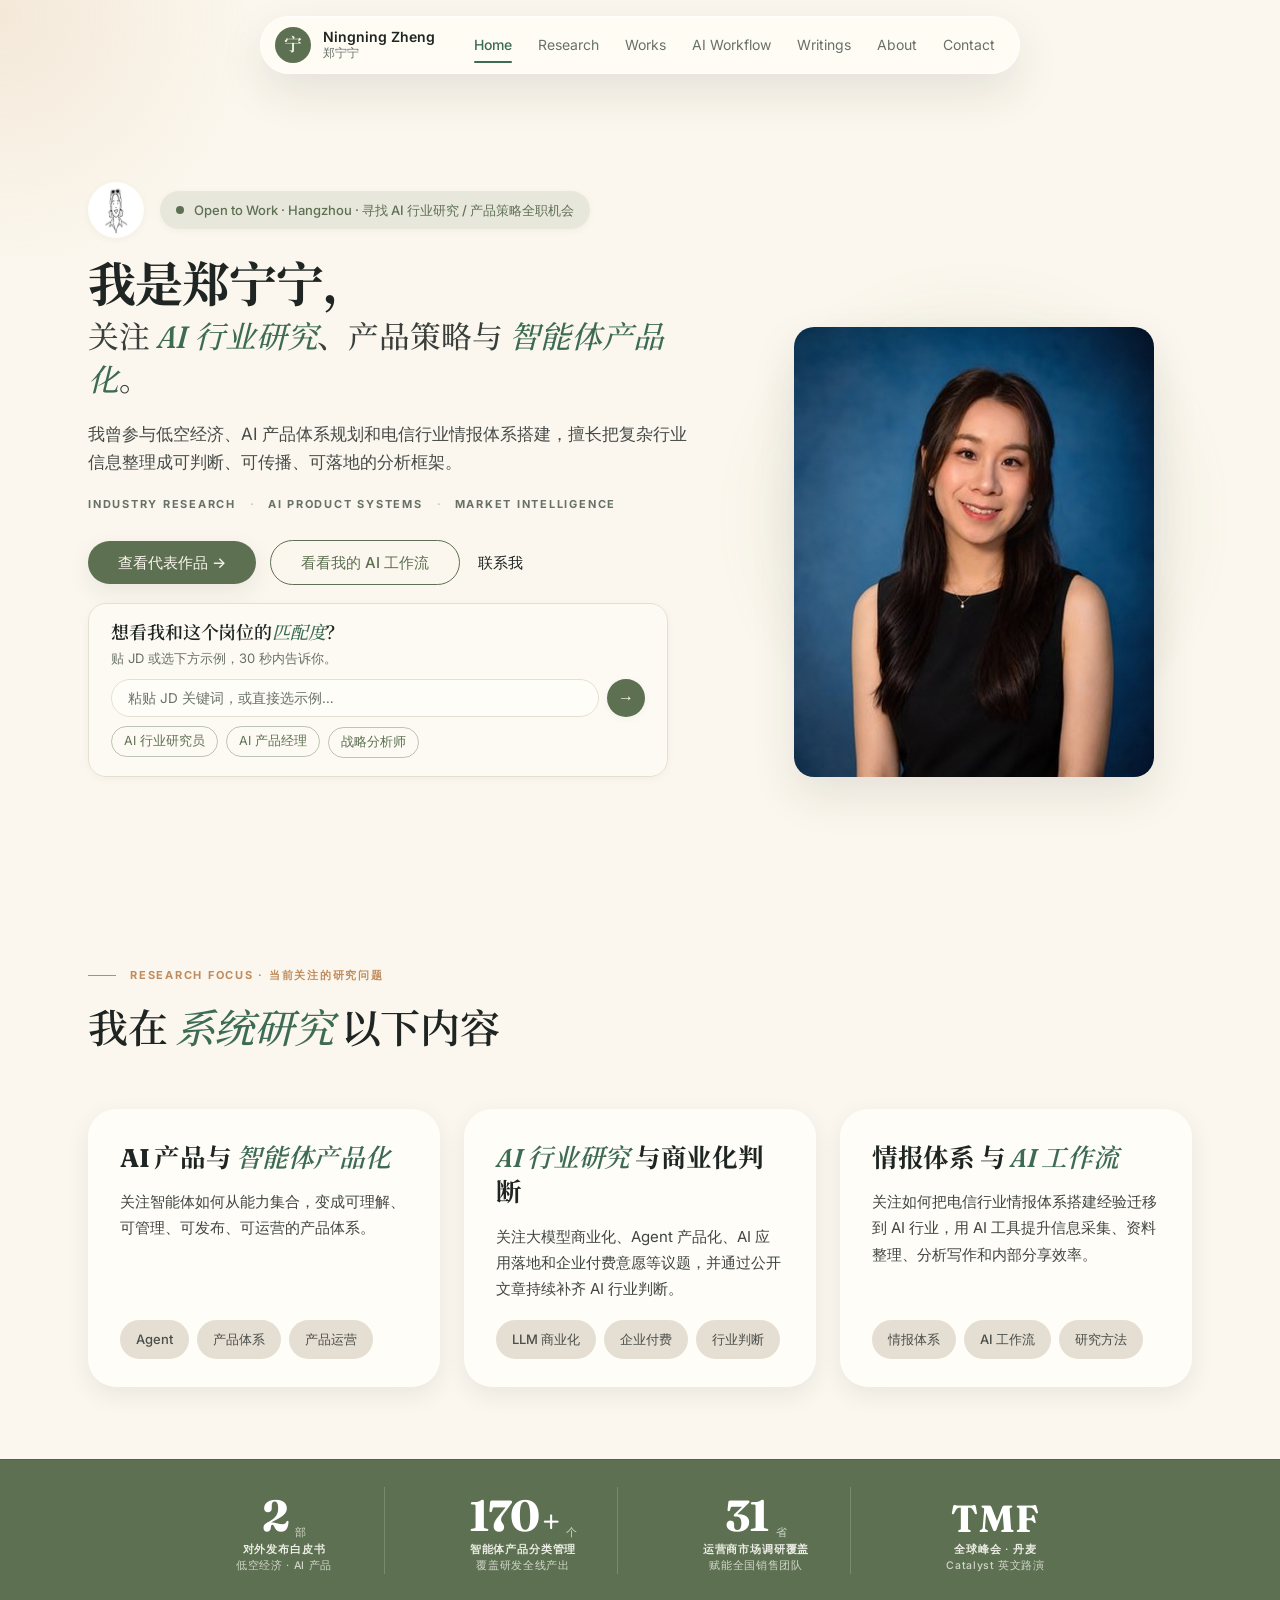
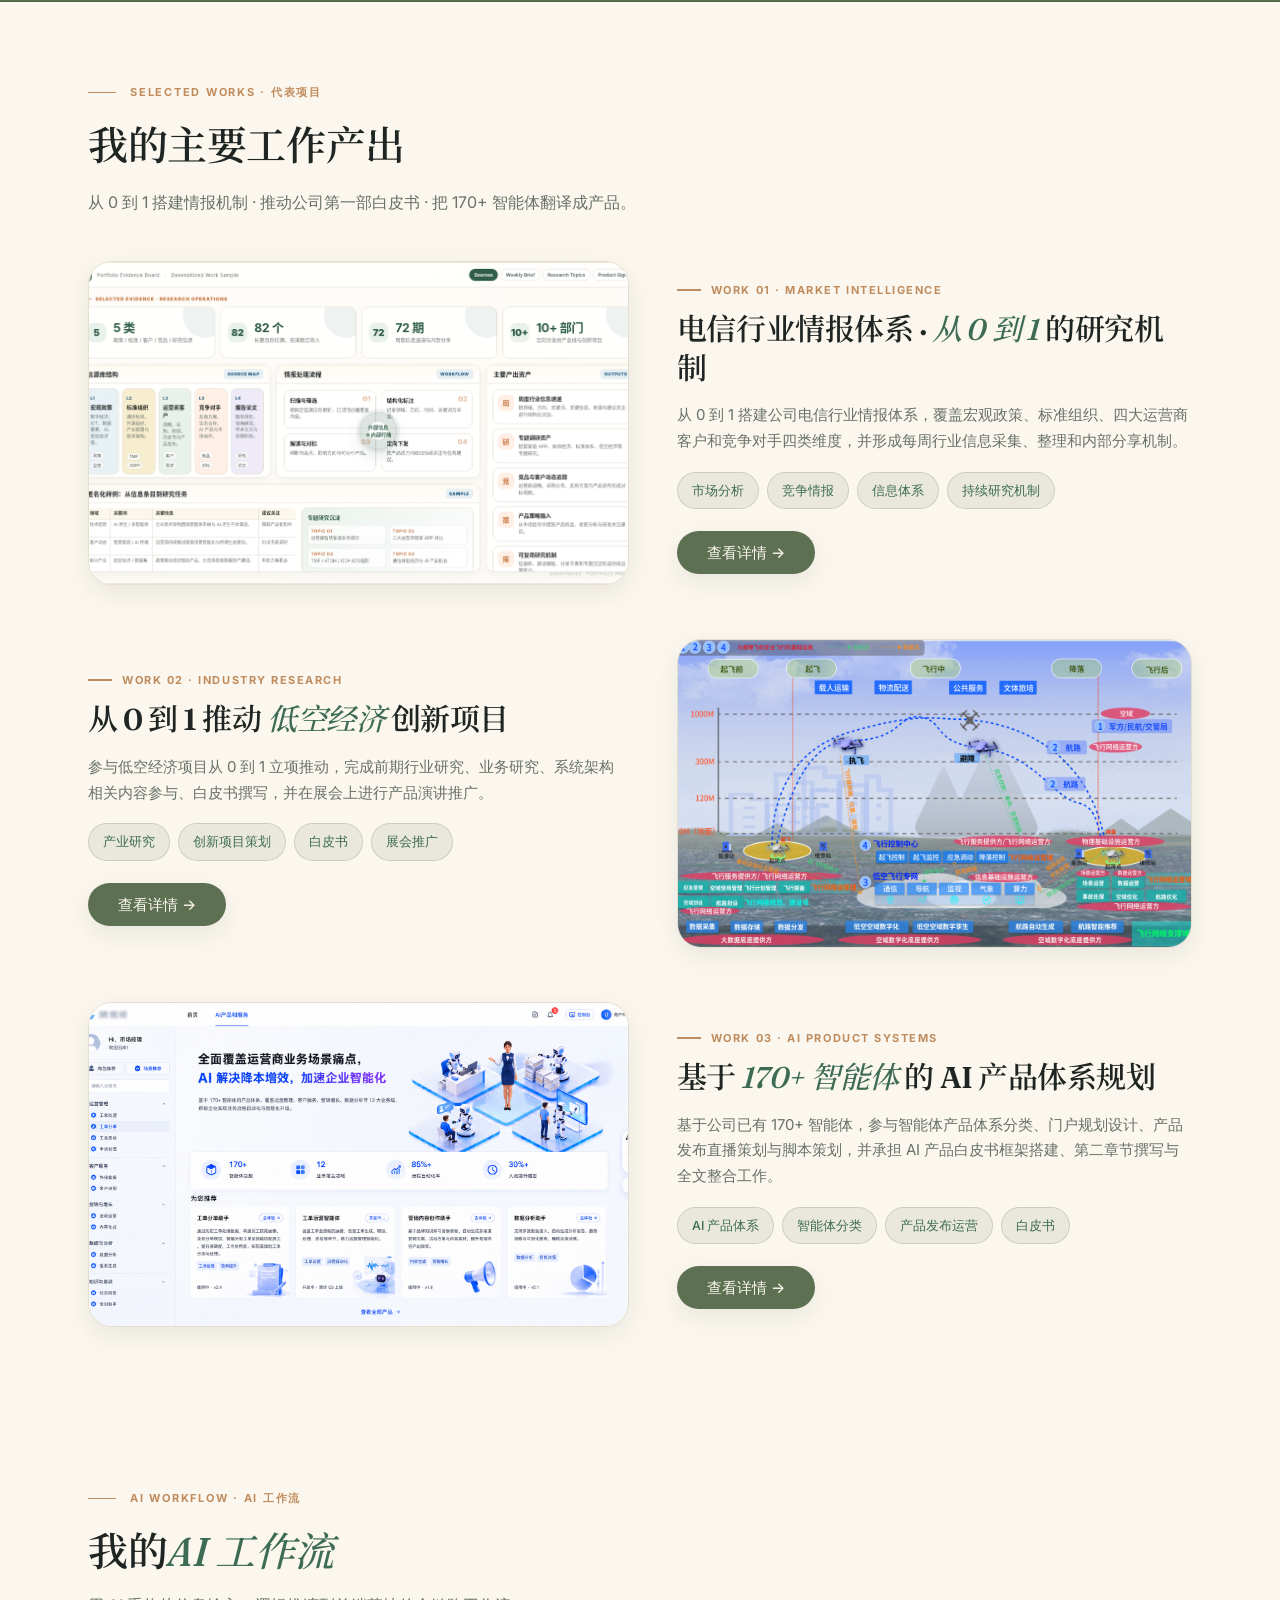
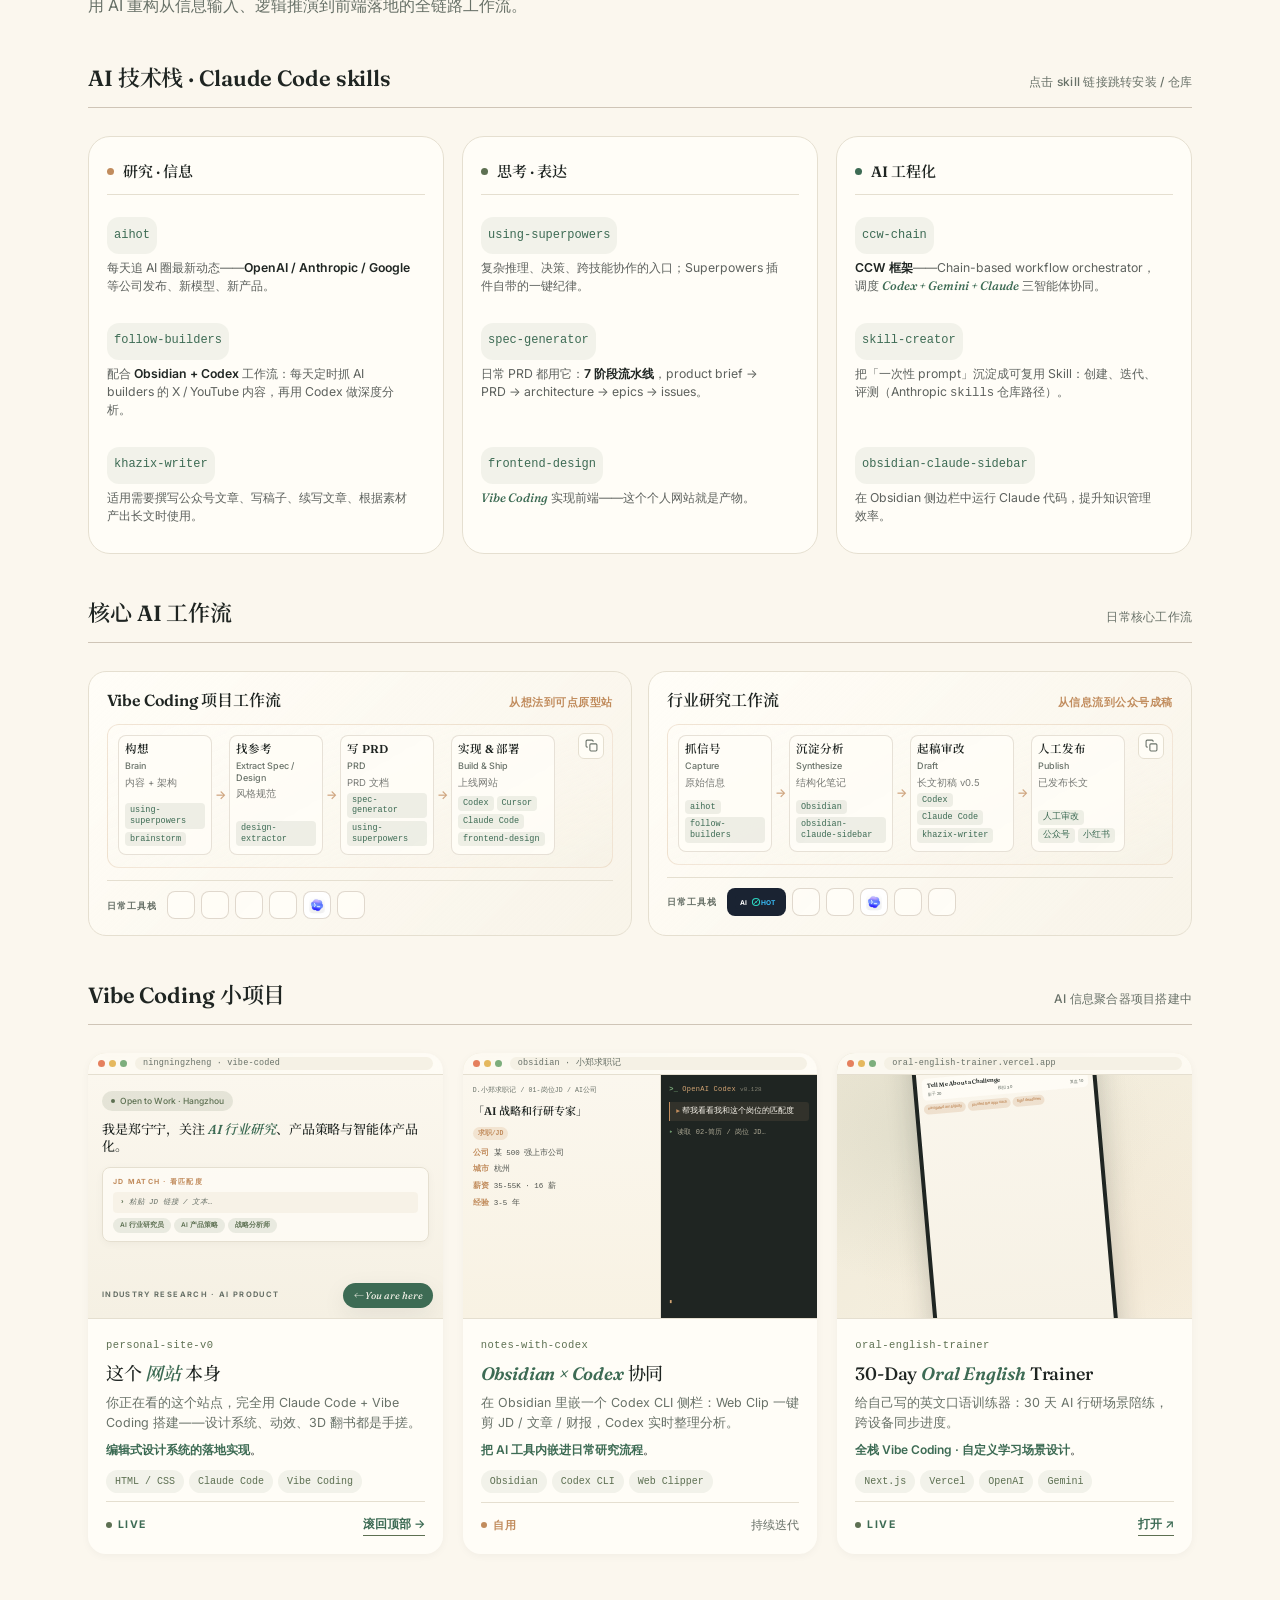
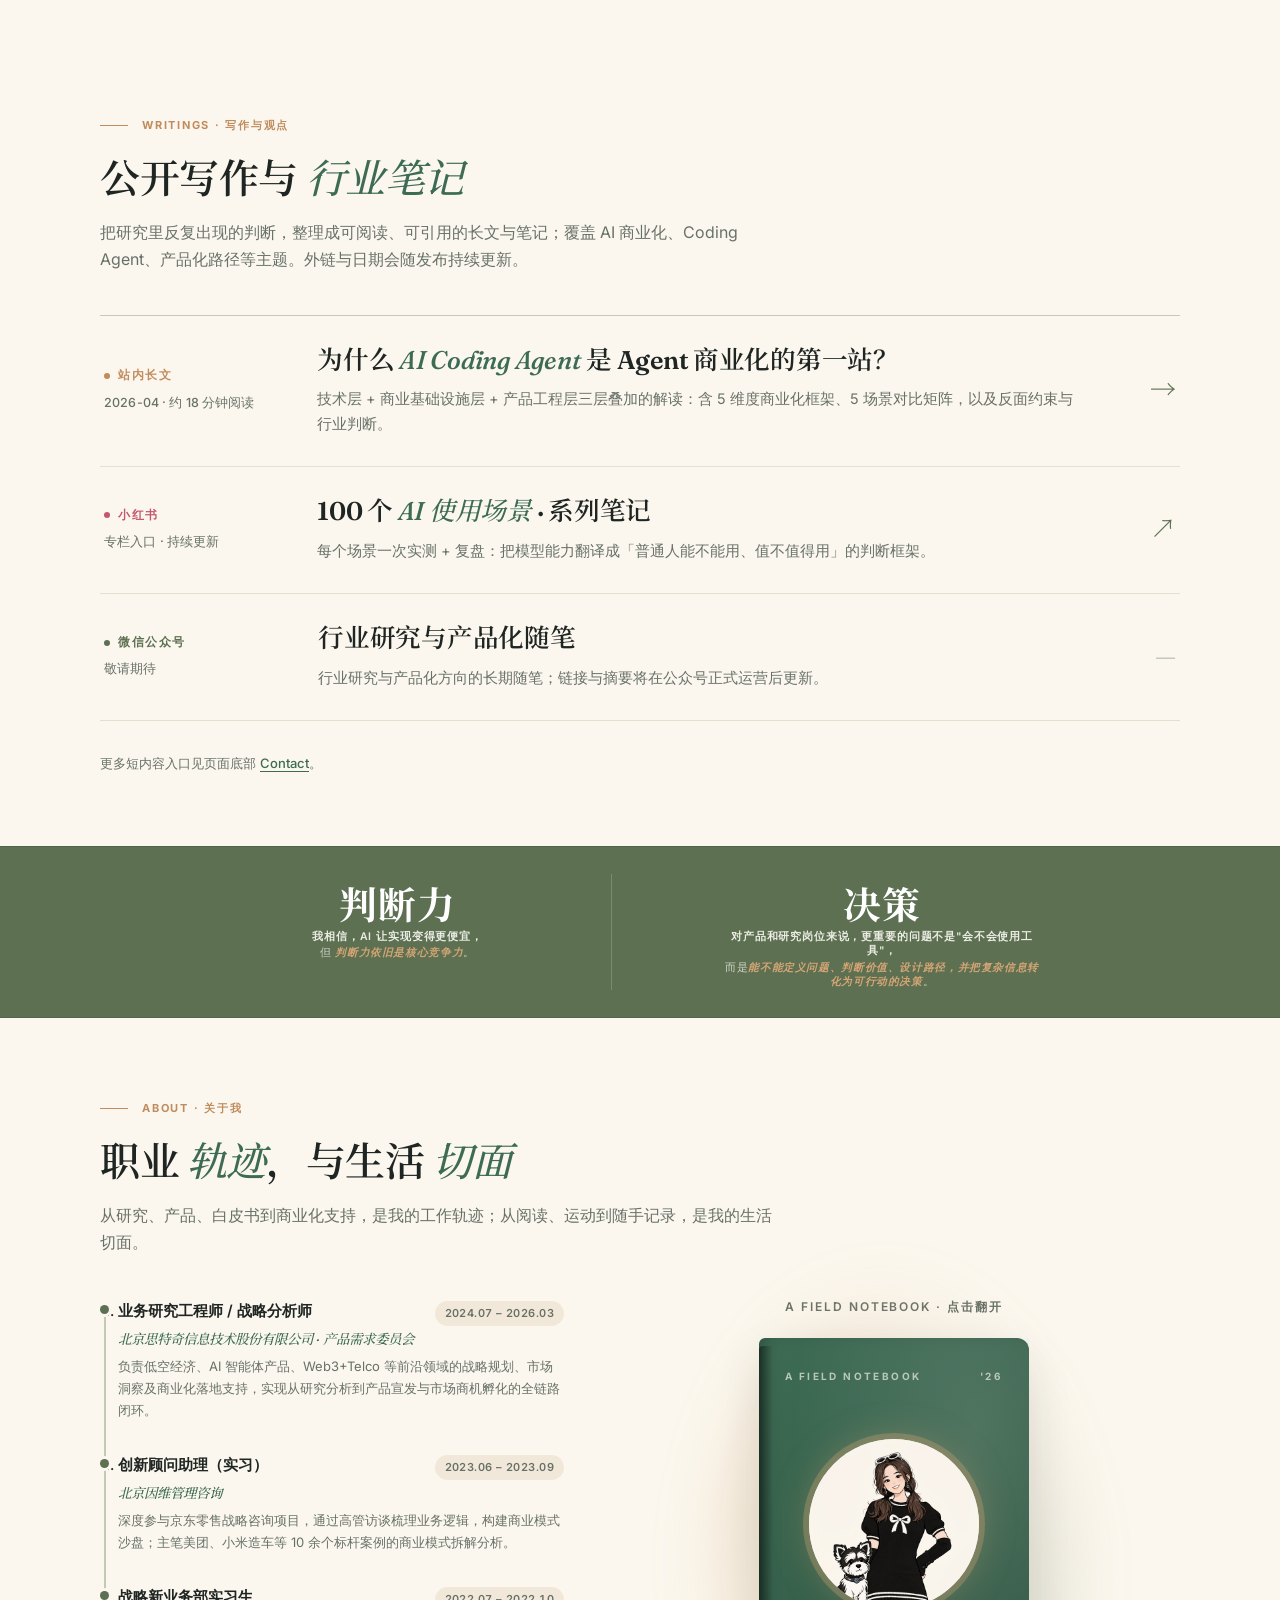
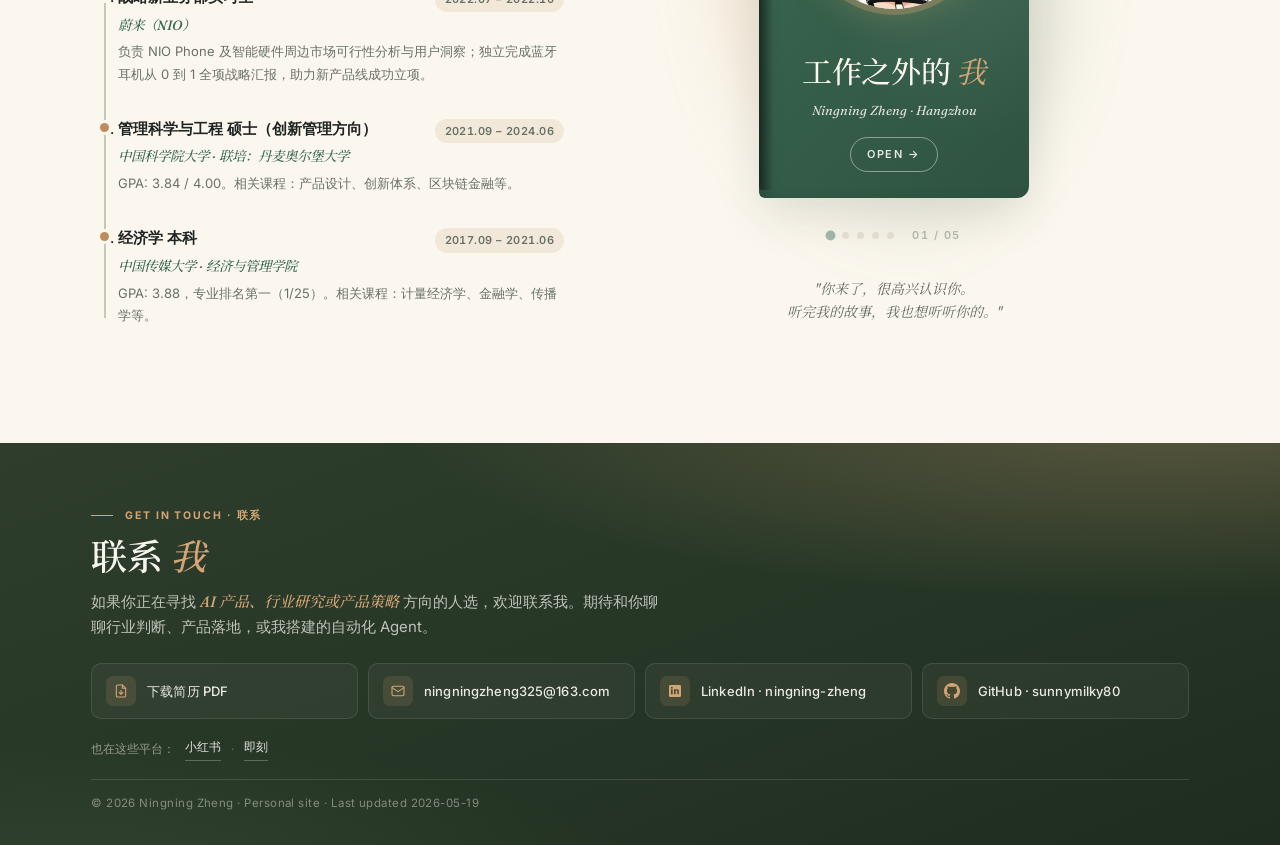
==== commit 5ede4023: "Improve mobile layout for 375px viewports on GitHub Pages. Fix hero photo width overflow, scrollable" ====
--- a/index.html
+++ b/index.html
@@ -422,7 +422,7 @@
 }
 
 .hero-photo {
-  width: clamp(280px, 30vw, 360px);
+  width: clamp(220px, 72vw, 360px);
   aspect-ratio: 4 / 5;
   border-radius: var(--r-img);
   box-shadow: var(--shadow-lg);
@@ -3692,10 +3692,125 @@
   .am-cover-avatar { width: 140px; height: 140px; }
   .am-cover-title { font-size: 26px; }
 }
+
+/* ============================================
+   Mobile · 375×667（iPhone SE / 15）
+============================================ */
+@media (max-width: 480px) {
+  .nav {
+    padding: 8px 10px 8px 8px;
+    max-width: calc(100vw - 32px);
+  }
+  .nav-left .nav-name { display: none; }
+  .nav-links {
+    gap: 10px;
+    flex: 1;
+    min-width: 0;
+    justify-content: flex-end;
+    overflow-x: auto;
+    -webkit-overflow-scrolling: touch;
+    scrollbar-width: none;
+    padding-bottom: 2px;
+  }
+  .nav-links::-webkit-scrollbar { display: none; }
+  .nav-link {
+    font-size: 12px;
+    white-space: nowrap;
+    flex-shrink: 0;
+  }
+
+  .hero {
+    padding-left: 20px;
+    padding-right: 20px;
+  }
+  .hero-meta-row {
+    flex-wrap: wrap;
+    align-items: center;
+    gap: 10px;
+  }
+  .status-chip {
+    font-size: 11px;
+    line-height: 1.45;
+    padding: 7px 12px;
+    flex: 1 1 100%;
+    max-width: 100%;
+    white-space: normal;
+    align-items: flex-start;
+  }
+  .status-chip > span:last-child {
+    flex: 1 1 auto;
+    min-width: 0;
+    white-space: normal;
+  }
+  .hero-headline-l1 { font-size: 28px; }
+  .hero-headline-l2 {
+    font-size: 19px;
+    line-height: 1.35;
+    overflow-wrap: anywhere;
+  }
+  .hero-headline,
+  .hero-subtitle,
+  .jd-match { max-width: 100%; }
+  .hero-right {
+    min-height: 0;
+    width: 100%;
+    padding-top: 8px;
+  }
+  .hero-blob {
+    width: min(300px, 92vw);
+    height: min(300px, 92vw);
+    left: 50%;
+    transform: translateX(-50%);
+    animation: none;
+  }
+  .hero-blob-amber {
+    width: 150px;
+    height: 150px;
+    right: 8%;
+  }
+  .hero-photo {
+    width: min(260px, 88vw);
+    max-width: 100%;
+  }
+  .hero-ctas {
+    flex-direction: column;
+    align-items: stretch;
+    width: 100%;
+  }
+  .hero-ctas .btn {
+    justify-content: center;
+    width: 100%;
+    box-sizing: border-box;
+  }
+
+  .workflow-diagram {
+    overflow-x: auto;
+    overflow-y: hidden;
+    -webkit-overflow-scrolling: touch;
+  }
+  .workflow-pipeline {
+    padding-bottom: 8px;
+    scrollbar-width: thin;
+  }
+
+  .vibe-grid { gap: 16px; }
+  .vibe-card { min-width: 0; }
+  .vibe-preview { aspect-ratio: 16 / 11; }
+
+  .about-me { overflow-x: clip; }
+  .am-book-side {
+    width: 100%;
+    padding-inline: 12px;
+    box-sizing: border-box;
+  }
+}
+
 @media (max-width: 540px) {
-  .am-book-stage { --page-w: 230px; --book-h: 380px; }
-  .am-book-nav--prev { left: -14px; }
-  .am-book-nav--next { right: -14px; }
+  .am-book-stage { --page-w: min(230px, calc(100vw - 88px)); --book-h: 380px; }
+  .am-book-nav--prev { left: 4px; }
+  .am-book-nav--next { right: 4px; }
+  .am-book-sparkle.s1 { left: 4px; }
+  .am-book-sparkle.s2 { right: 4px; }
   .am-tl-row { flex-direction: column; align-items: flex-start; gap: 6px; }
 }
 </style>
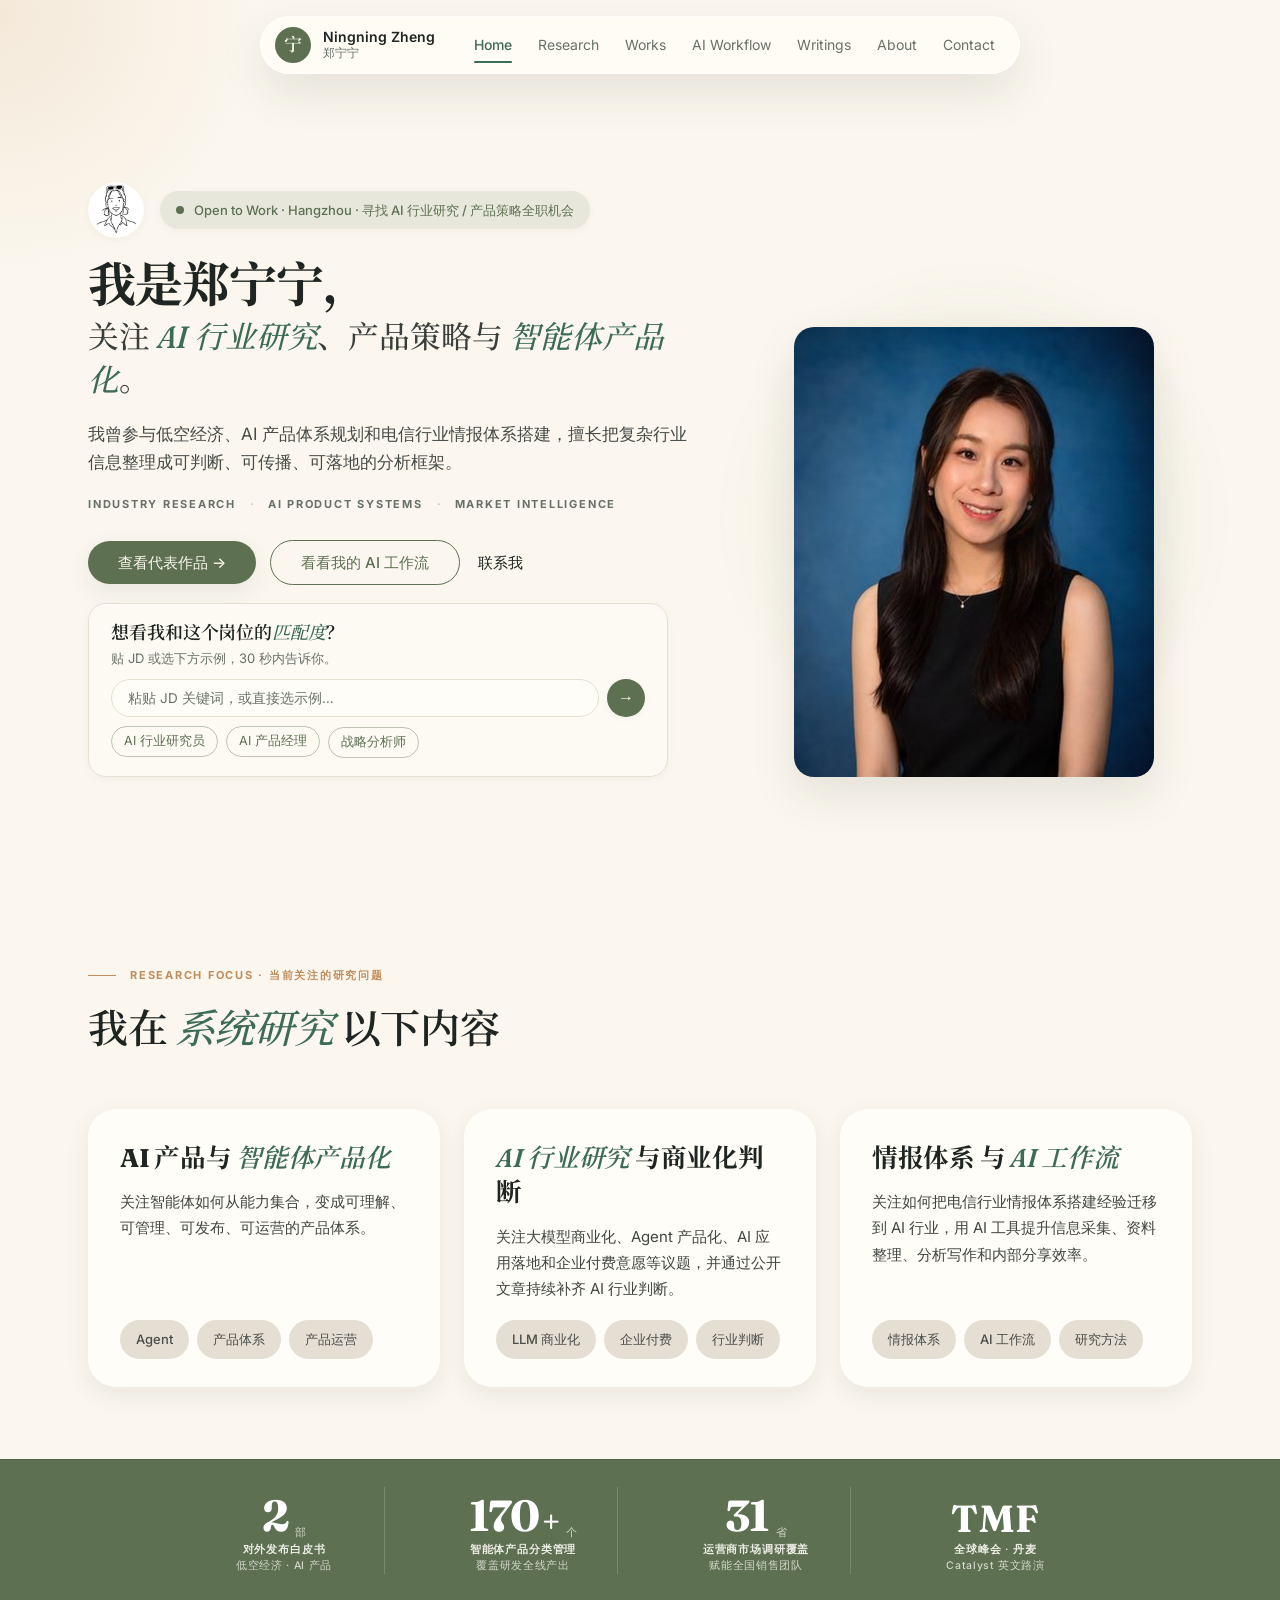
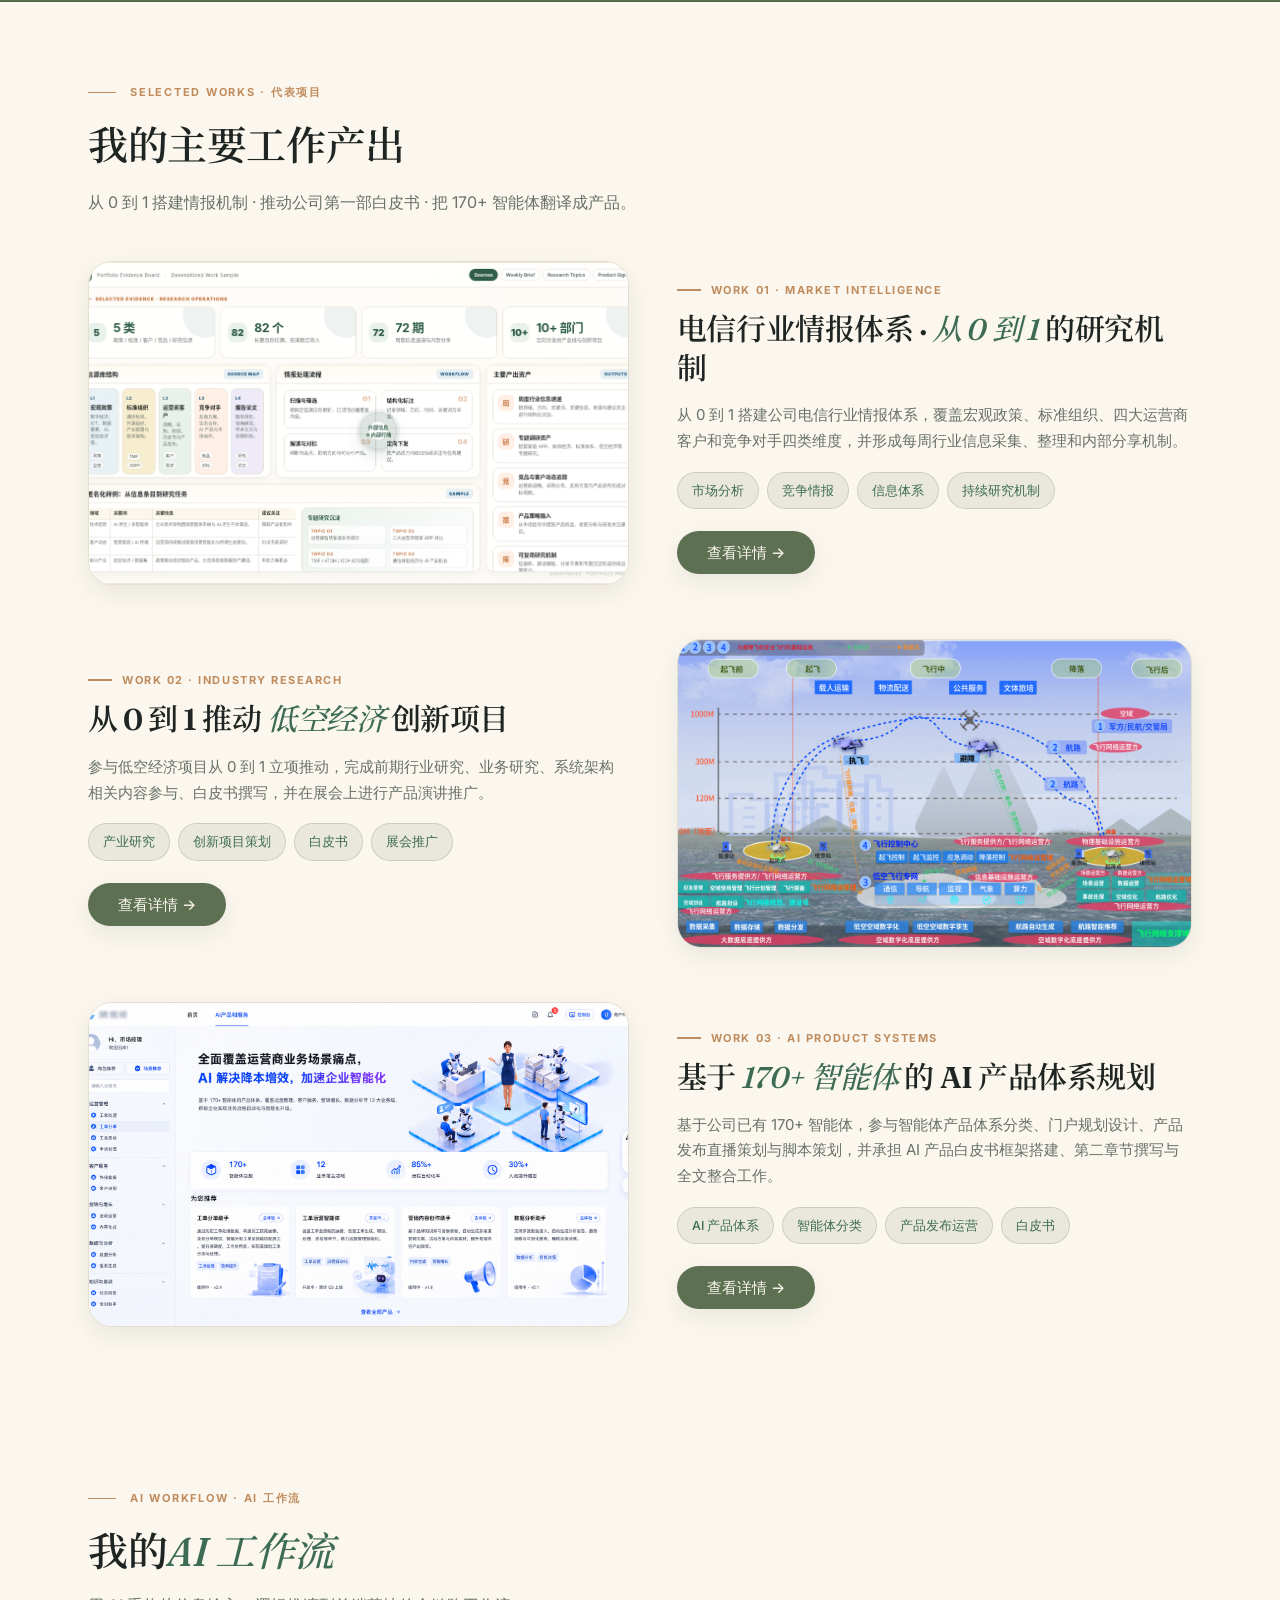
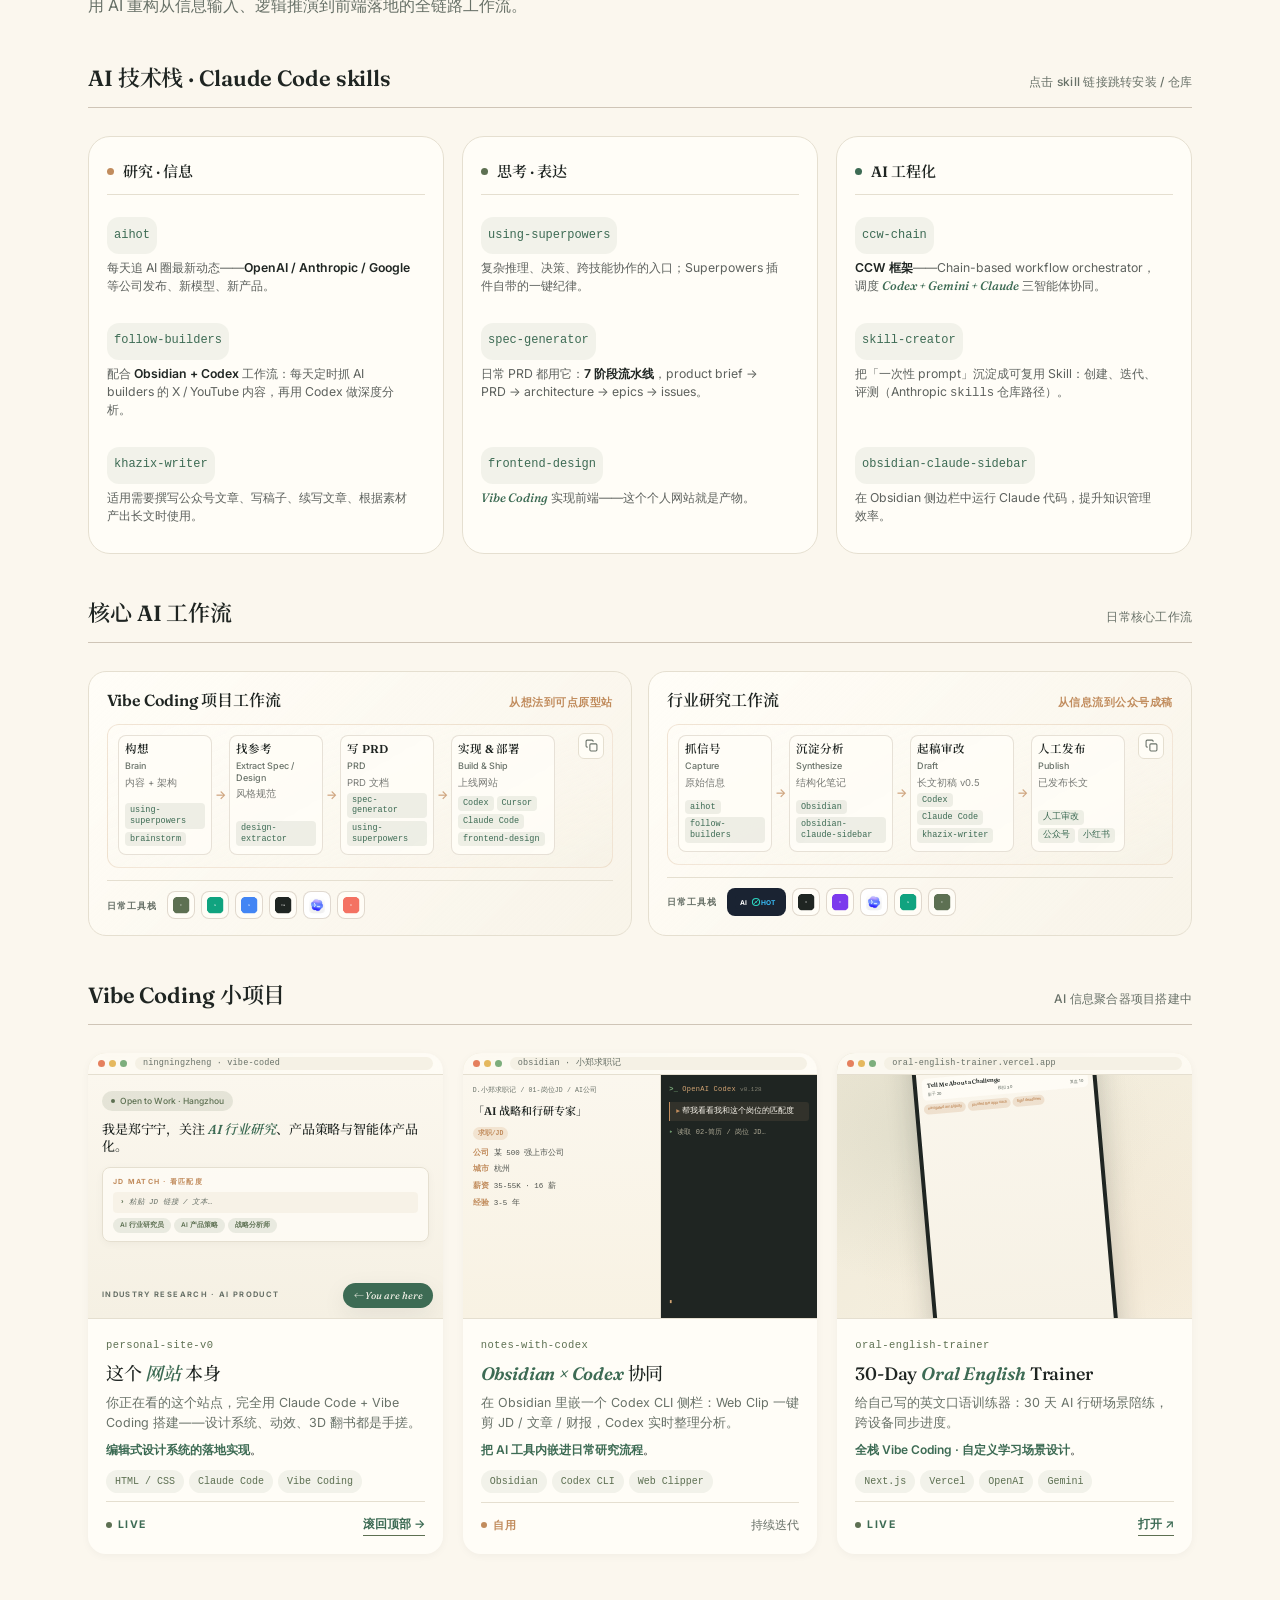
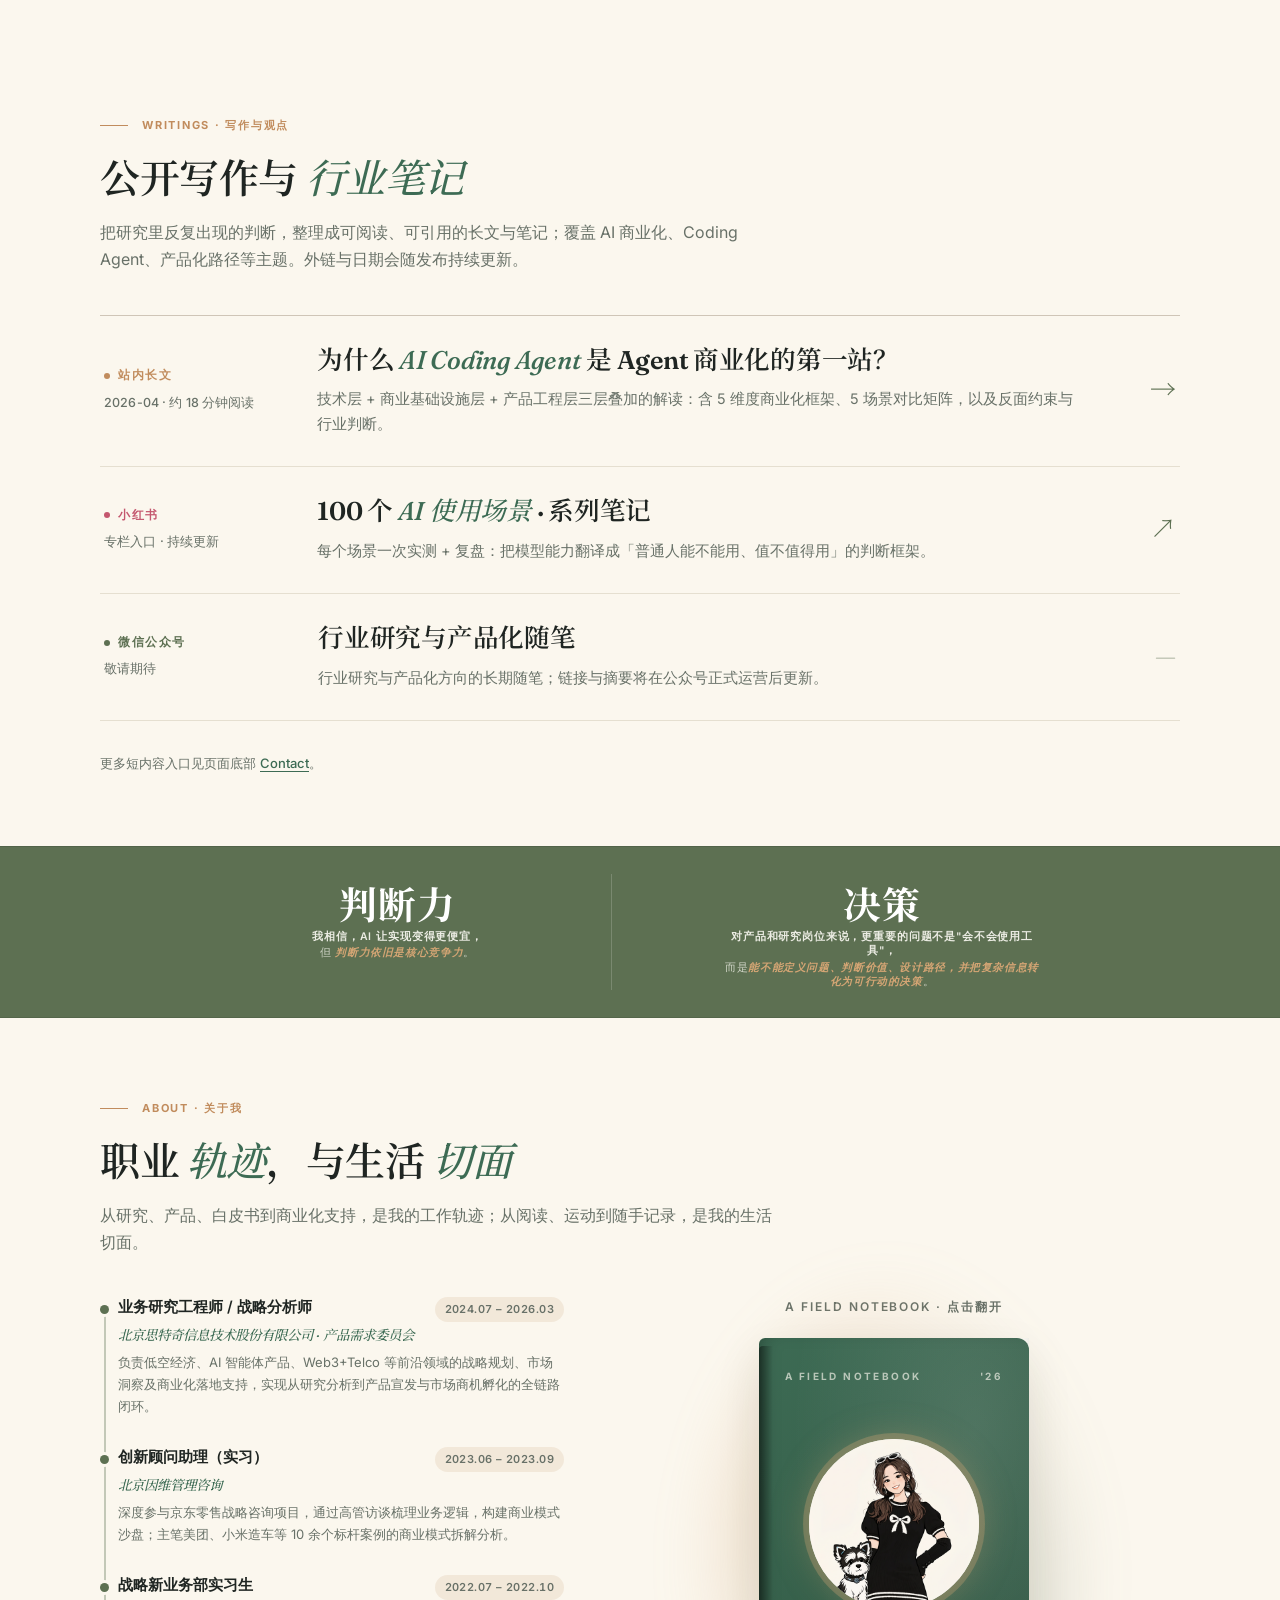
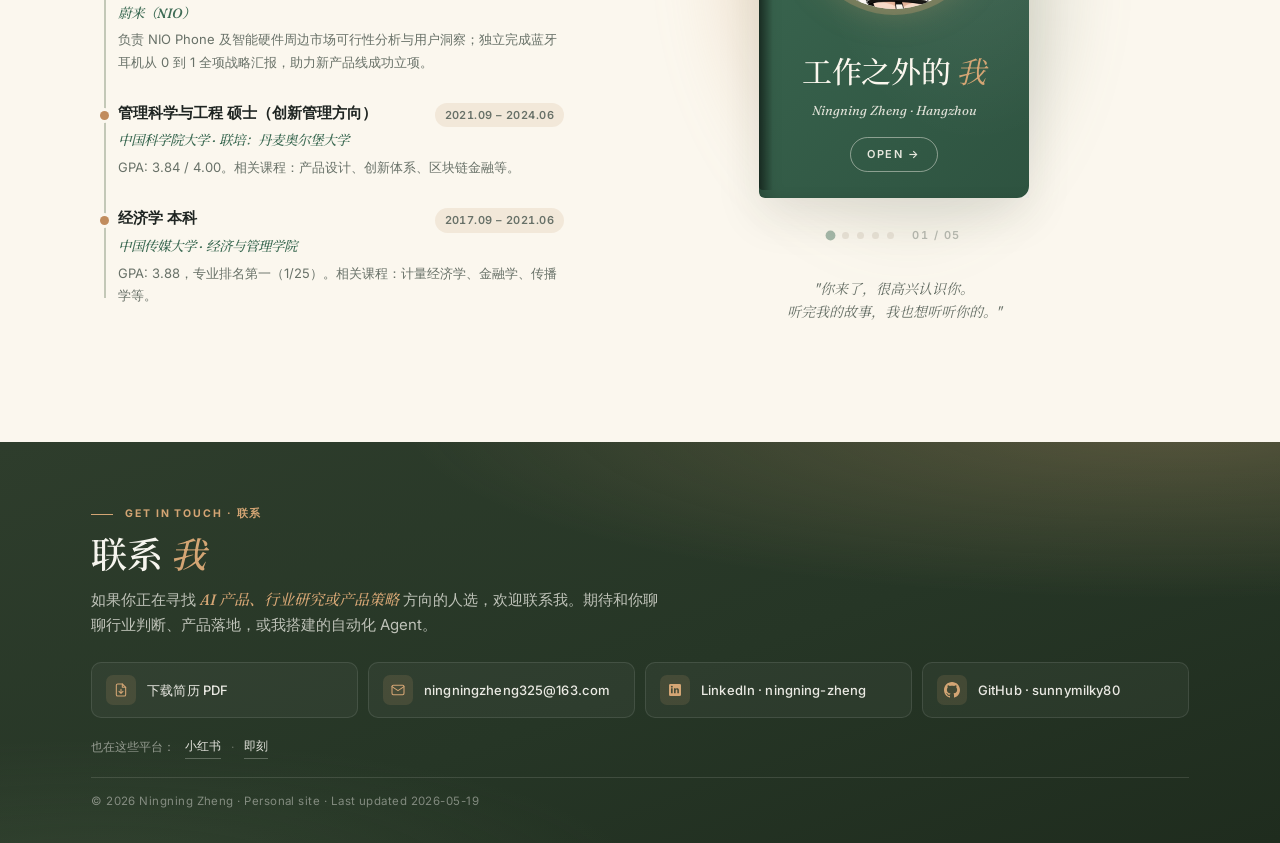
==== commit 3c3531c5: "Fix hero avatar, timeline markers, book scroll, and local tool icons. Restore face-cropped hero imag" ====
--- a/index.html
+++ b/index.html
@@ -235,10 +235,19 @@
   width: 56px;
   height: 56px;
   border-radius: 50%;
-  background: var(--bg-paper) url('./assets/hero-avatar.jpg') center center / cover no-repeat;
   border: 1.5px solid var(--bg-paper);
   box-shadow: var(--shadow-sm);
   flex-shrink: 0;
+  overflow: hidden;
+  background: var(--bg-paper);
+  padding: 0;
+}
+.hero-avatar img {
+  display: block;
+  width: 100%;
+  height: 100%;
+  object-fit: cover;
+  object-position: center 18%;
 }
 
 /* C1 Status Chip */
@@ -1070,6 +1079,7 @@
 
 .skill-item::after {
   content: "↗";
+  pointer-events: none;
   position: absolute;
   top: 11px;
   right: 7px;
@@ -3107,7 +3117,12 @@
 }
 
 /* ----- 左侧 Timeline（无边框无背景） ----- */
-.am-timeline { position: relative; padding-left: 18px; }
+.am-timeline {
+  position: relative;
+  padding-left: 18px;
+  margin: 0;
+  list-style: none;
+}
 .am-timeline::before {
   content: "";
   position: absolute;
@@ -3121,6 +3136,7 @@
 .am-tl-item {
   position: relative;
   padding-bottom: 30px;
+  list-style: none;
 }
 .am-tl-item:last-child { padding-bottom: 0; }
 .am-tl-item::before {
@@ -3797,22 +3813,91 @@
   .vibe-card { min-width: 0; }
   .vibe-preview { aspect-ratio: 16 / 11; }
 
-  .about-me { overflow-x: clip; }
+  .about-me,
+  .about-me .am-inner { overflow-x: visible; }
   .am-book-side {
     width: 100%;
+    max-width: 100%;
     padding-inline: 12px;
     box-sizing: border-box;
+    overflow-x: auto;
+    -webkit-overflow-scrolling: touch;
+  }
+  .works-media {
+    min-height: 200px;
+    aspect-ratio: 16 / 10;
+  }
+  .works-media img {
+    min-height: 180px;
+  }
+  .skill-item {
+    min-height: 44px;
+    -webkit-tap-highlight-color: rgba(93, 112, 82, 0.12);
+  }
+  .wf-app-icon img {
+    width: 100%;
+    height: 100%;
+    object-fit: contain;
   }
 }
 
 @media (max-width: 540px) {
-  .am-book-stage { --page-w: min(230px, calc(100vw - 88px)); --book-h: 380px; }
+  .am-book-stage {
+    --page-w: min(210px, calc(100vw - 96px));
+    --book-h: 360px;
+    max-width: calc(100vw - 32px);
+  }
+  .am-book-stage.is-open {
+    --page-w: min(168px, calc((100vw - 80px) / 2));
+  }
   .am-book-nav--prev { left: 4px; }
   .am-book-nav--next { right: 4px; }
   .am-book-sparkle.s1 { left: 4px; }
   .am-book-sparkle.s2 { right: 4px; }
   .am-tl-row { flex-direction: column; align-items: flex-start; gap: 6px; }
 }
+
+/* 手机端：书页正文可滚动，避免裁切 */
+@media (max-width: 540px) {
+  .am-spread-pane {
+    padding: 20px 16px;
+  }
+  .am-spread-pane--right {
+    padding: 16px 14px;
+  }
+  .am-pane-title {
+    font-size: 22px;
+    margin-bottom: 10px;
+  }
+  .am-pane-lead {
+    font-size: 11.5px;
+    line-height: 1.55;
+  }
+  .am-pane-body {
+    overflow-y: auto;
+    -webkit-overflow-scrolling: touch;
+    justify-content: flex-start;
+    gap: 10px;
+    overscroll-behavior: contain;
+    scrollbar-width: thin;
+  }
+  .am-pane-body p,
+  .am-pane-body li {
+    font-size: 11px;
+    line-height: 1.48;
+  }
+  .am-pane-body .anchor-line {
+    font-size: 13px;
+    padding: 8px 4px;
+    margin: 2px 0 8px;
+  }
+  .am-spread-pane[data-spread="reading"] .am-pane-body,
+  .am-spread-pane[data-spread="hobby"] .am-pane-body,
+  .am-spread-pane[data-spread="podcast"] .am-pane-body ul {
+    gap: 10px;
+  }
+}
+
 </style>
 </head>
 <body>
@@ -3846,7 +3931,7 @@
 <section class="hero" id="hero">
   <div class="hero-left">
     <div class="hero-meta-row fade-up delay-1">
-      <div class="hero-avatar"></div>
+      <div class="hero-avatar"><img src="./assets/hero-avatar.jpg" width="168" height="168" alt="郑宁宁" decoding="async"></div>
       <div class="status-chip">
         <span class="status-dot"></span>
         <span>Open to Work · Hangzhou · 寻找 AI 行业研究 / 产品策略全职机会</span>
@@ -3998,8 +4083,8 @@
 
   <!-- Card 1 · 情报体系（图左文右） -->
   <article class="works-row works-row--img-left" id="work-telecom-intelligence">
-    <a class="works-media" href="./情报体系产出/portfolio-work-telecom-intelligence-v4.html" aria-label="查看电信行业情报体系作品详情">
-      <img src="./情报体系产出/情报体系详情图.png" width="2376" height="1308" alt="电信行业情报体系搭建：信源结构与机制示意" loading="lazy">
+    <a class="works-media" href="./%E6%83%85%E6%8A%A5%E4%BD%93%E7%B3%BB%E4%BA%A7%E5%87%BA/portfolio-work-telecom-intelligence-v4.html" aria-label="查看电信行业情报体系作品详情">
+      <img src="./%E6%83%85%E6%8A%A5%E4%BD%93%E7%B3%BB%E4%BA%A7%E5%87%BA/%E6%83%85%E6%8A%A5%E4%BD%93%E7%B3%BB%E8%AF%A6%E6%83%85%E5%9B%BE.png" width="2376" height="1308" alt="电信行业情报体系搭建：信源结构与机制示意" loading="eager" decoding="async">
     </a>
     <div class="works-copy">
       <div class="works-card-eyebrow">Work 01 · Market Intelligence</div>
@@ -4011,7 +4096,7 @@
         <span class="works-tag">信息体系</span>
         <span class="works-tag">持续研究机制</span>
       </div>
-      <a class="btn btn-primary works-cta" href="./情报体系产出/portfolio-work-telecom-intelligence-v4.html">查看详情 →</a>
+      <a class="btn btn-primary works-cta" href="./%E6%83%85%E6%8A%A5%E4%BD%93%E7%B3%BB%E4%BA%A7%E5%87%BA/portfolio-work-telecom-intelligence-v4.html">查看详情 →</a>
     </div>
   </article>
 
@@ -4027,17 +4112,17 @@
         <span class="works-tag">白皮书</span>
         <span class="works-tag">展会推广</span>
       </div>
-      <a class="btn btn-primary works-cta" href="./低空经济产出/portfolio-work-low-altitude-v1.html">查看详情 →</a>
+      <a class="btn btn-primary works-cta" href="./%E4%BD%8E%E7%A9%BA%E7%BB%8F%E6%B5%8E%E4%BA%A7%E5%87%BA/portfolio-work-low-altitude-v1.html">查看详情 →</a>
     </div>
-    <a class="works-media" href="./低空经济产出/portfolio-work-low-altitude-v1.html" aria-label="查看低空经济创新项目作品详情">
-      <img src="./低空经济产出/assets/whitepaper_05.png" width="1600" height="960" alt="低空经济白皮书相关示意图" loading="lazy">
+    <a class="works-media" href="./%E4%BD%8E%E7%A9%BA%E7%BB%8F%E6%B5%8E%E4%BA%A7%E5%87%BA/portfolio-work-low-altitude-v1.html" aria-label="查看低空经济创新项目作品详情">
+      <img src="./%E4%BD%8E%E7%A9%BA%E7%BB%8F%E6%B5%8E%E4%BA%A7%E5%87%BA/assets/whitepaper_05.png" width="1600" height="960" alt="低空经济白皮书相关示意图" loading="eager" decoding="async">
     </a>
   </article>
 
   <!-- Card 3 · 智能体（图左文右） -->
   <article class="works-row works-row--img-left" id="work-ai-agent">
-    <a class="works-media" href="./智能体产出/portfolio-work-ai-agent-portal-v1.html" aria-label="查看 AI 产品体系规划作品详情">
-      <img src="./智能体产出/智能体产出代表图片.png" width="1200" height="750" alt="智能体产品体系与门户规划代表图" loading="lazy">
+    <a class="works-media" href="./%E6%99%BA%E8%83%BD%E4%BD%93%E4%BA%A7%E5%87%BA/portfolio-work-ai-agent-portal-v1.html" aria-label="查看 AI 产品体系规划作品详情">
+      <img src="./%E6%99%BA%E8%83%BD%E4%BD%93%E4%BA%A7%E5%87%BA/%E6%99%BA%E8%83%BD%E4%BD%93%E4%BA%A7%E5%87%BA%E4%BB%A3%E8%A1%A8%E5%9B%BE%E7%89%87.png" width="1200" height="750" alt="智能体产品体系与门户规划代表图" loading="eager" decoding="async">
     </a>
     <div class="works-copy">
       <div class="works-card-eyebrow">Work 03 · AI Product Systems</div>
@@ -4049,7 +4134,7 @@
         <span class="works-tag">产品发布运营</span>
         <span class="works-tag">白皮书</span>
       </div>
-      <a class="btn btn-primary works-cta" href="./智能体产出/portfolio-work-ai-agent-portal-v1.html">查看详情 →</a>
+      <a class="btn btn-primary works-cta" href="./%E6%99%BA%E8%83%BD%E4%BD%93%E4%BA%A7%E5%87%BA/portfolio-work-ai-agent-portal-v1.html">查看详情 →</a>
     </div>
   </article>
 </section>
@@ -4169,7 +4254,7 @@
         <div class="workflow-stack">
           <span class="workflow-stack-label">日常工具栈</span>
           <div class="workflow-app-icons" aria-label="Vibe Coding 常用工具">
-            <span class="wf-app-icon wf-app-icon--square" title="Claude Code" aria-label="Claude Code"><img src="https://www.google.com/s2/favicons?domain=claude.ai&amp;sz=128" alt="" loading="lazy" decoding="async"></span><span class="wf-app-icon wf-app-icon--square" title="ChatGPT" aria-label="ChatGPT"><img src="https://www.google.com/s2/favicons?domain=chatgpt.com&amp;sz=128" alt="" loading="lazy" decoding="async"></span><span class="wf-app-icon wf-app-icon--square" title="Gemini" aria-label="Gemini"><img src="https://www.google.com/s2/favicons?domain=gemini.google.com&amp;sz=128" alt="" loading="lazy" decoding="async"></span><span class="wf-app-icon wf-app-icon--square" title="Cursor" aria-label="Cursor"><img src="https://www.google.com/s2/favicons?domain=cursor.com&amp;sz=128" alt="" loading="lazy" decoding="async"></span><span class="wf-app-icon wf-app-icon--codex" title="Codex" aria-label="Codex"><img src="./assets/codex-app-icon.png" alt="" width="20" height="20" loading="lazy"></span><span class="wf-app-icon wf-app-icon--square" title="Replit" aria-label="Replit"><img src="https://www.google.com/s2/favicons?domain=replit.com&amp;sz=128" alt="" loading="lazy" decoding="async"></span>
+            <span class="wf-app-icon wf-app-icon--square" title="Claude Code" aria-label="Claude Code"><img src="./assets/tool-icons/claude.png" alt="" loading="lazy" decoding="async"></span><span class="wf-app-icon wf-app-icon--square" title="ChatGPT" aria-label="ChatGPT"><img src="./assets/tool-icons/chatgpt.png" alt="" loading="lazy" decoding="async"></span><span class="wf-app-icon wf-app-icon--square" title="Gemini" aria-label="Gemini"><img src="./assets/tool-icons/gemini.png" alt="" loading="lazy" decoding="async"></span><span class="wf-app-icon wf-app-icon--square" title="Cursor" aria-label="Cursor"><img src="./assets/tool-icons/cursor.png" alt="" loading="lazy" decoding="async"></span><span class="wf-app-icon wf-app-icon--codex" title="Codex" aria-label="Codex"><img src="./assets/codex-app-icon.png" alt="" width="20" height="20" loading="lazy"></span><span class="wf-app-icon wf-app-icon--square" title="Replit" aria-label="Replit"><img src="./assets/tool-icons/replit.png" alt="" loading="lazy" decoding="async"></span>
           </div>
         </div>
       </article>
@@ -4208,7 +4293,7 @@
         <div class="workflow-stack">
           <span class="workflow-stack-label">日常工具栈</span>
           <div class="workflow-app-icons" aria-label="行业研究常用工具">
-            <span class="wf-app-icon wf-app-icon--aihot" title="AI HOT" aria-label="AI HOT"><svg xmlns="http://www.w3.org/2000/svg" viewBox="0 0 56 18" aria-hidden="true"><rect width="56" height="18" rx="4.5" fill="#1a2332"/><text x="6" y="12.8" fill="#ffffff" font-family="Inter,system-ui,sans-serif" font-size="8.5" font-weight="700" letter-spacing="0.02em">AI</text><circle cx="27" cy="9" r="4.6" fill="none" stroke="#2dd4bf" stroke-width="1.35"/><line x1="24.2" y1="11.5" x2="29.8" y2="6.5" stroke="#2dd4bf" stroke-width="1.1" stroke-linecap="round"/><circle cx="27" cy="9" r="1.1" fill="#2dd4bf"/><text x="33" y="12.8" fill="#38bdf8" font-family="Inter,system-ui,sans-serif" font-size="8.5" font-weight="700" letter-spacing="0.02em">HOT</text></svg></span><span class="wf-app-icon wf-app-icon--square" title="X" aria-label="X"><img src="https://www.google.com/s2/favicons?domain=x.com&amp;sz=128" alt="" loading="lazy" decoding="async"></span><span class="wf-app-icon wf-app-icon--square" title="Obsidian" aria-label="Obsidian"><img src="https://www.google.com/s2/favicons?domain=obsidian.md&amp;sz=128" alt="" loading="lazy" decoding="async"></span><span class="wf-app-icon wf-app-icon--codex" title="Codex" aria-label="Codex"><img src="./assets/codex-app-icon.png" alt="" width="20" height="20" loading="lazy"></span><span class="wf-app-icon wf-app-icon--square" title="ChatGPT" aria-label="ChatGPT"><img src="https://www.google.com/s2/favicons?domain=chatgpt.com&amp;sz=128" alt="" loading="lazy" decoding="async"></span><span class="wf-app-icon wf-app-icon--square" title="Claude" aria-label="Claude"><img src="https://www.google.com/s2/favicons?domain=claude.ai&amp;sz=128" alt="" loading="lazy" decoding="async"></span>
+            <span class="wf-app-icon wf-app-icon--aihot" title="AI HOT" aria-label="AI HOT"><svg xmlns="http://www.w3.org/2000/svg" viewBox="0 0 56 18" aria-hidden="true"><rect width="56" height="18" rx="4.5" fill="#1a2332"/><text x="6" y="12.8" fill="#ffffff" font-family="Inter,system-ui,sans-serif" font-size="8.5" font-weight="700" letter-spacing="0.02em">AI</text><circle cx="27" cy="9" r="4.6" fill="none" stroke="#2dd4bf" stroke-width="1.35"/><line x1="24.2" y1="11.5" x2="29.8" y2="6.5" stroke="#2dd4bf" stroke-width="1.1" stroke-linecap="round"/><circle cx="27" cy="9" r="1.1" fill="#2dd4bf"/><text x="33" y="12.8" fill="#38bdf8" font-family="Inter,system-ui,sans-serif" font-size="8.5" font-weight="700" letter-spacing="0.02em">HOT</text></svg></span><span class="wf-app-icon wf-app-icon--square" title="X" aria-label="X"><img src="./assets/tool-icons/x.png" alt="" loading="lazy" decoding="async"></span><span class="wf-app-icon wf-app-icon--square" title="Obsidian" aria-label="Obsidian"><img src="./assets/tool-icons/obsidian.png" alt="" loading="lazy" decoding="async"></span><span class="wf-app-icon wf-app-icon--codex" title="Codex" aria-label="Codex"><img src="./assets/codex-app-icon.png" alt="" width="20" height="20" loading="lazy"></span><span class="wf-app-icon wf-app-icon--square" title="ChatGPT" aria-label="ChatGPT"><img src="./assets/tool-icons/chatgpt.png" alt="" loading="lazy" decoding="async"></span><span class="wf-app-icon wf-app-icon--square" title="Claude" aria-label="Claude"><img src="./assets/tool-icons/claude.png" alt="" loading="lazy" decoding="async"></span>
           </div>
         </div>
       </article>
@@ -4524,7 +4609,7 @@
           <div class="am-page am-page--left">
             <div class="am-spread-pane is-active" data-pane="left" data-spread="reading">
               <div class="am-pane-num">01 / Reading</div>
-              <div class="am-pane-title">最近在读的 <em>三类书</em></div>
+              <div class="am-pane-title">最近在读的 <em>书籍</em></div>
               <p class="am-pane-lead">小说让我看见人性的褶皱，社会哲学让我搞清楚自己为什么这样想，行业书提醒我研究方法还可以再迭代。</p>
               <div class="am-pane-anchor">"人性在每一个幽微时刻的真实样子。"</div>
             </div>
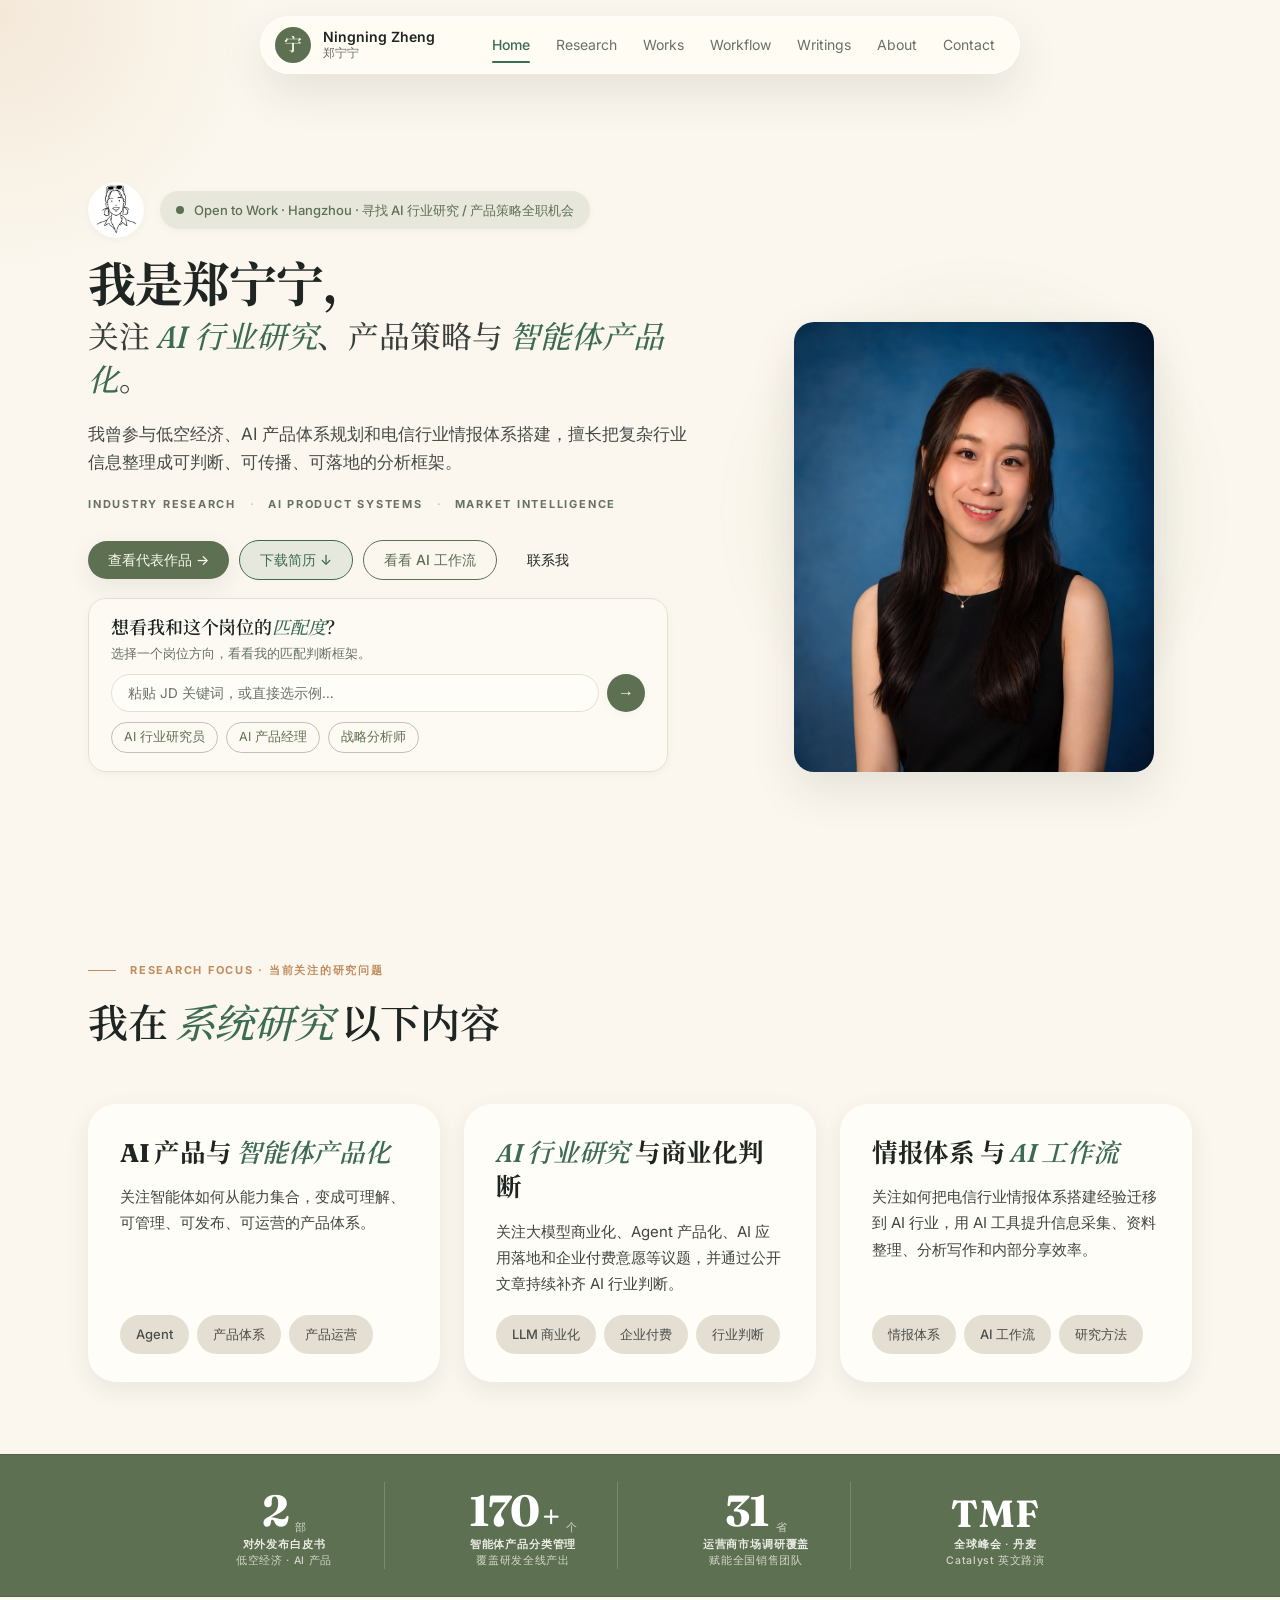
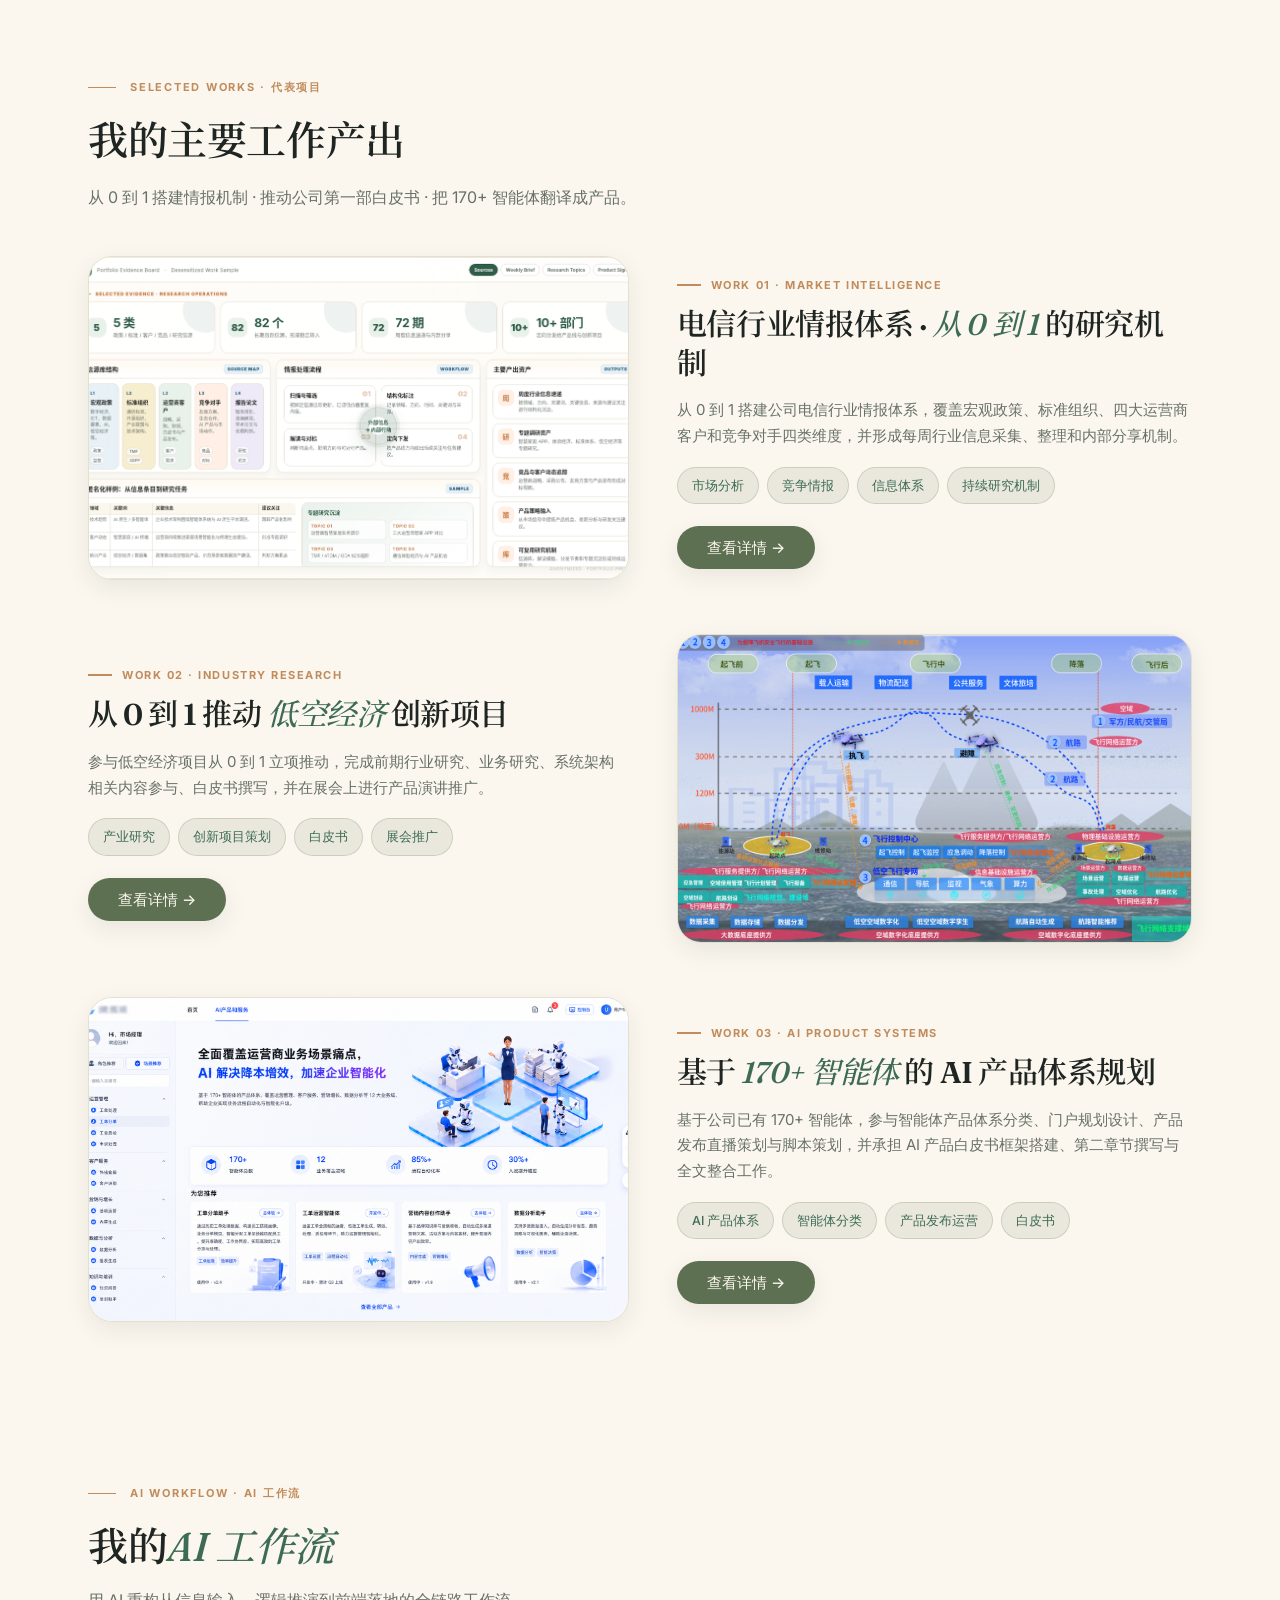
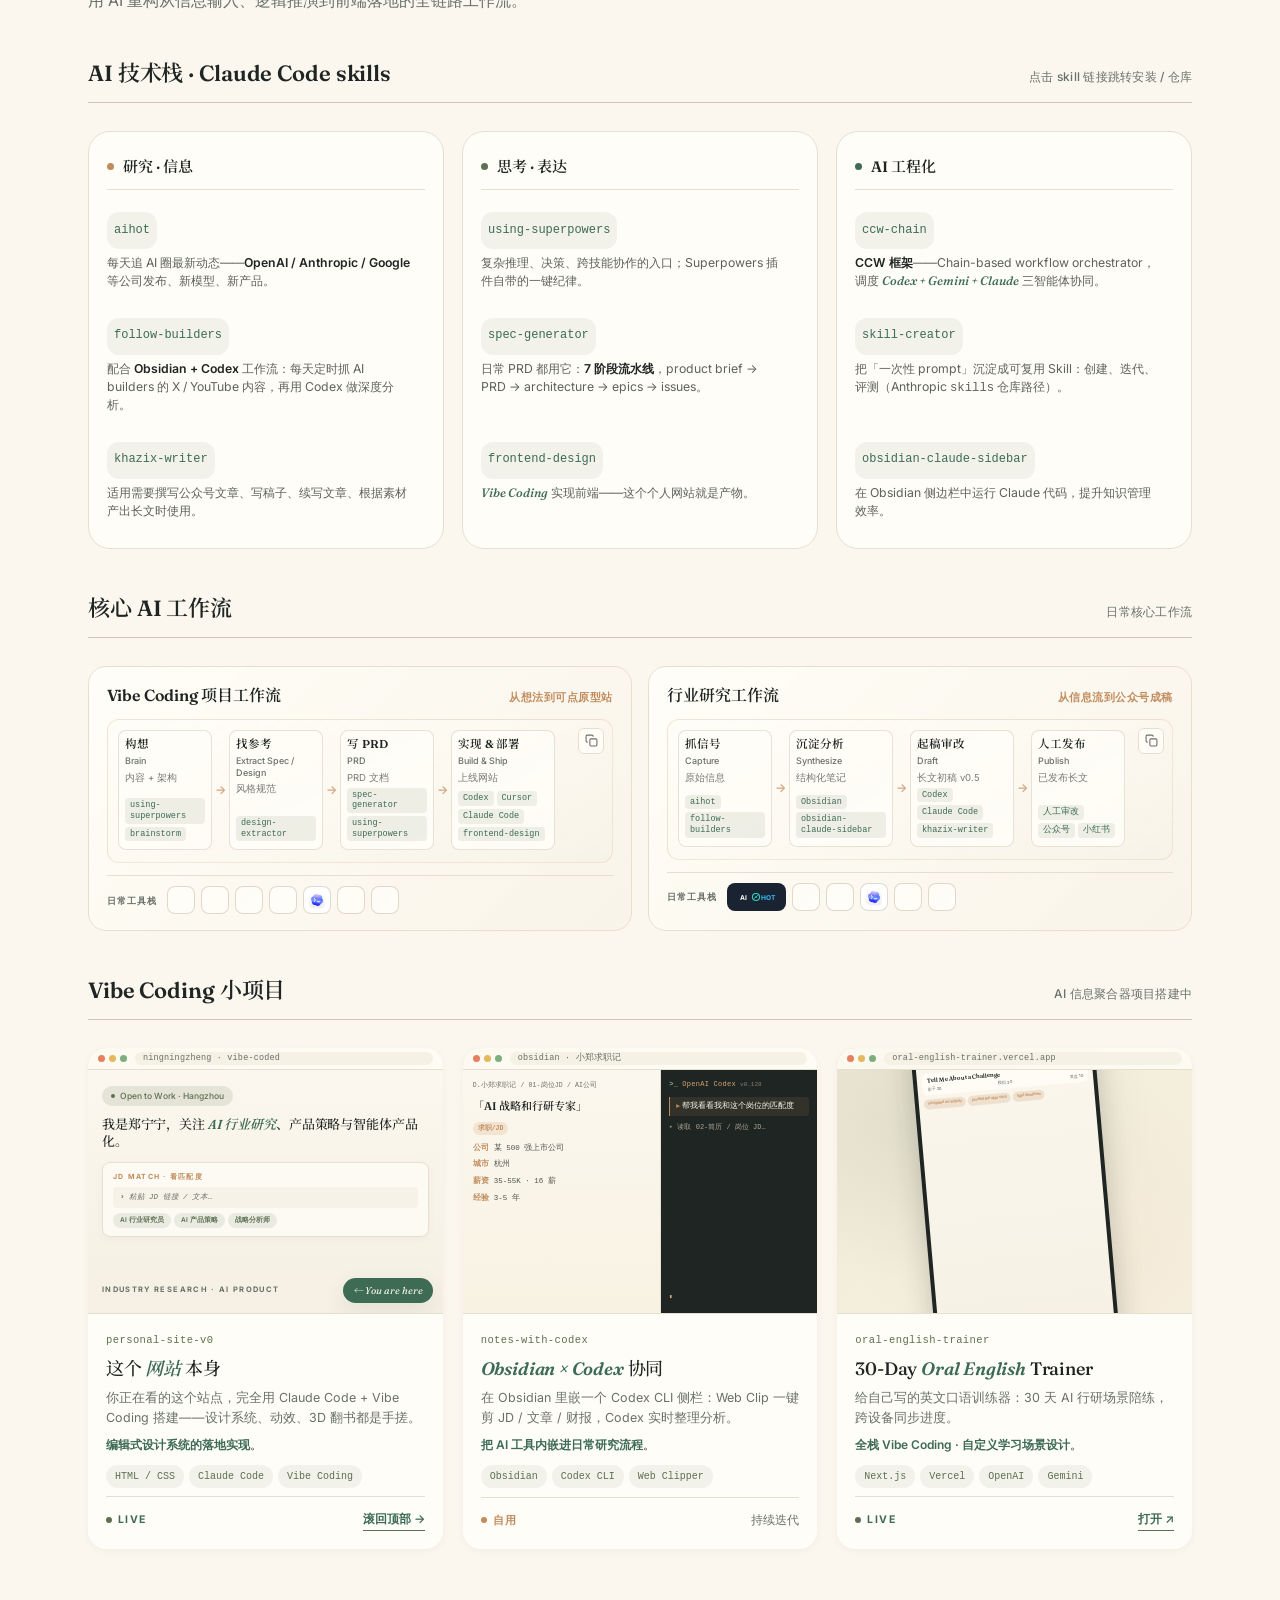
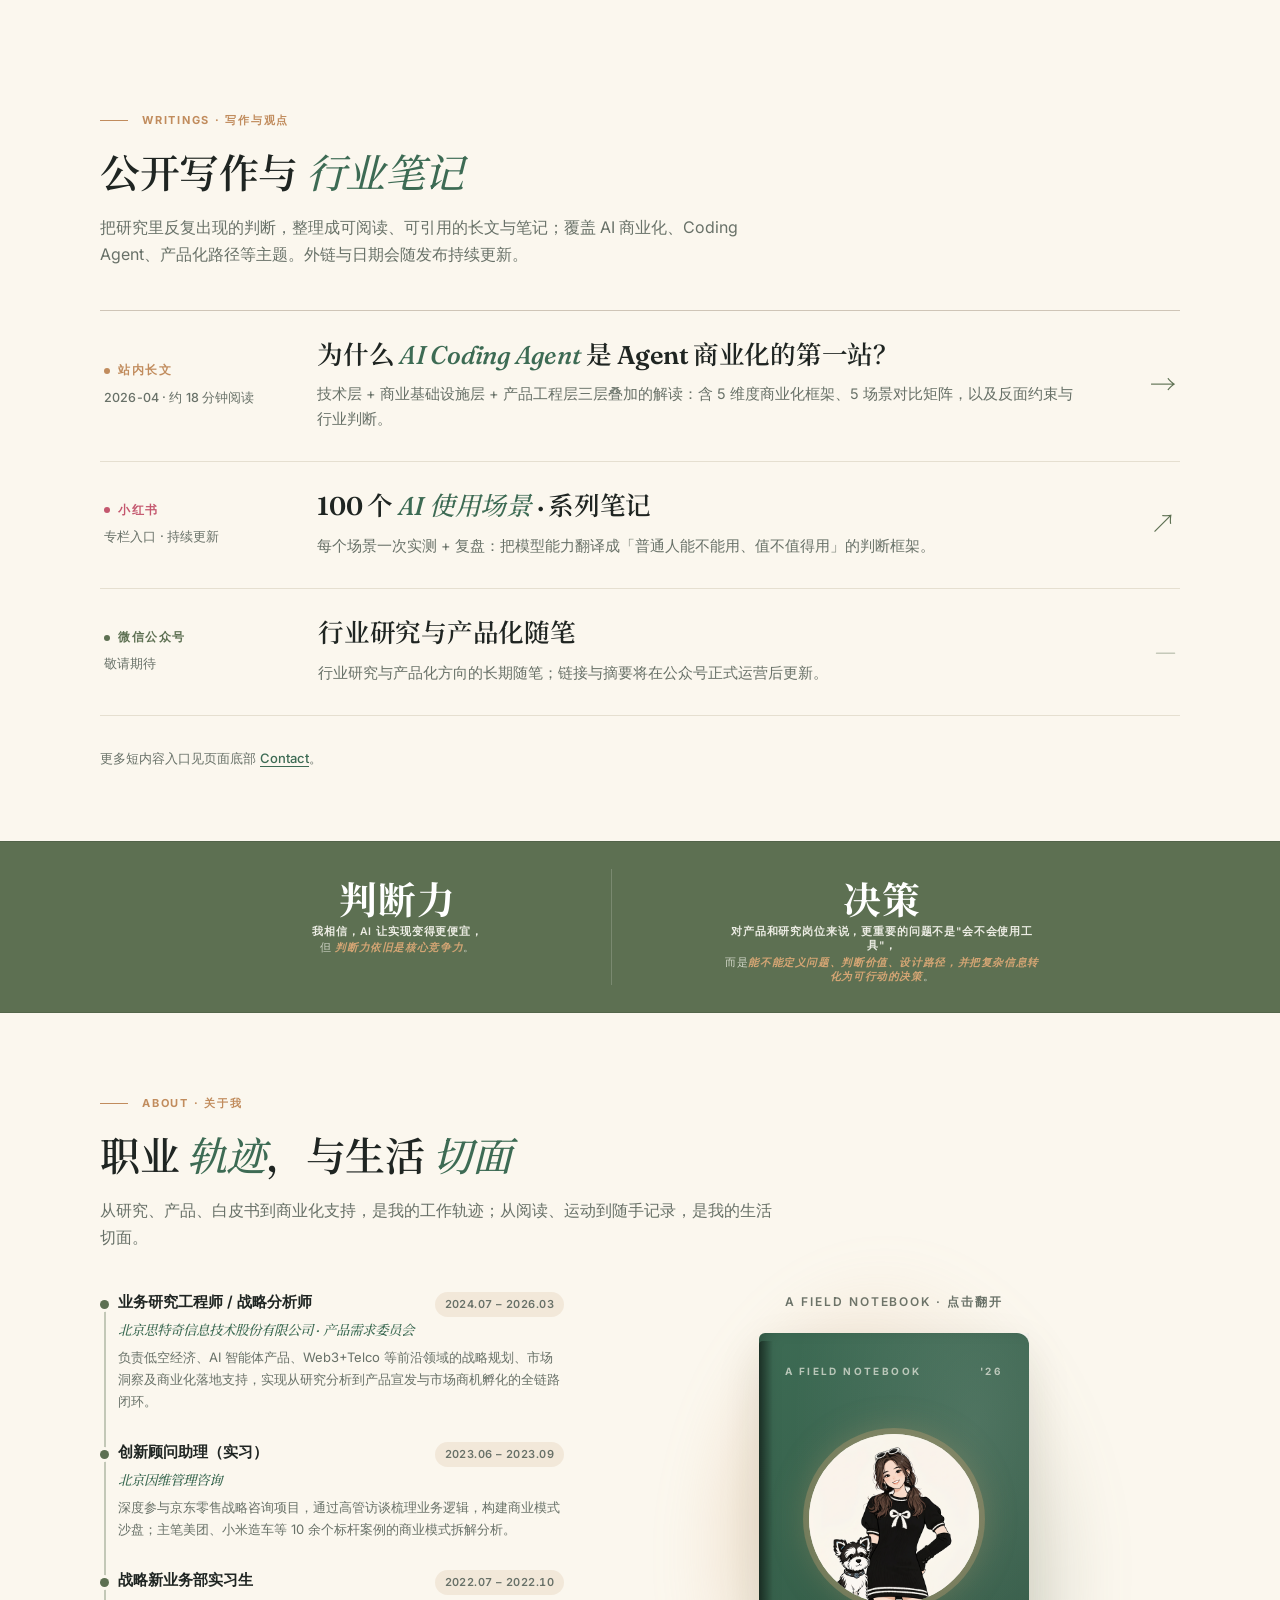
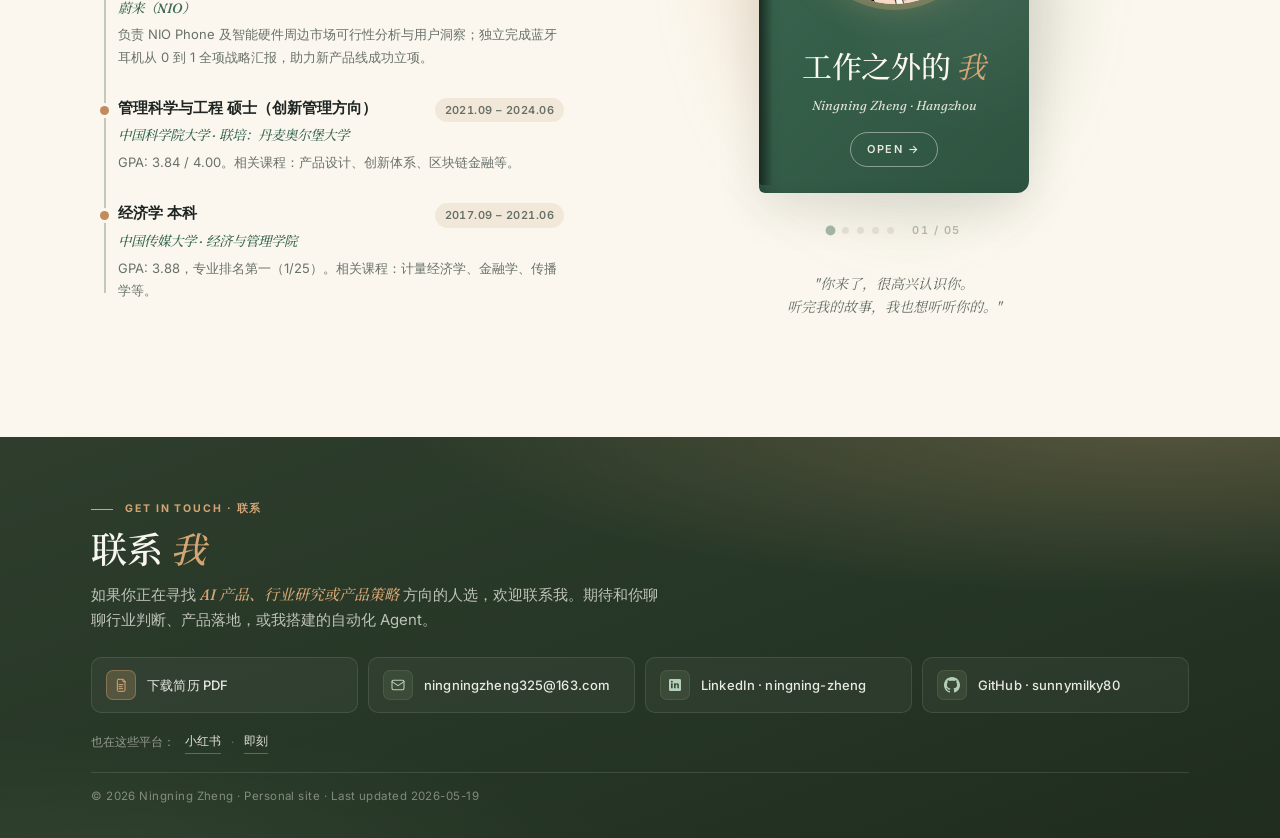
==== commit b4307a7d: "Polish hero CTAs, contact grid, nav, and sharper hero photo. Shortens hero buttons to one row, refin" ====
--- a/index.html
+++ b/index.html
@@ -186,11 +186,21 @@
   border-radius: 2px;
 }
 
+@media (max-width: 900px) {
+  .nav {
+    max-width: min(920px, 96vw);
+    padding: 9px 16px 9px 12px;
+  }
+  .nav-links { gap: 12px; }
+  .nav-link { font-size: 13px; }
+  .nav-name-cn { display: none; }
+}
+
 @media (max-width: 768px) {
   .nav-links { gap: 14px; }
   .nav-link { font-size: 13px; }
   .nav-name-en { font-size: 13px; }
-  .nav-name-cn { font-size: 11px; }
+  .nav-link--wide { display: none; }
 }
 
 /* ============================================
@@ -336,10 +346,21 @@
 
 .hero-ctas {
   display: flex;
-  gap: 14px;
-  align-items: center;
-  flex-wrap: wrap;
+  gap: 10px;
+  align-items: center;
+  flex-wrap: nowrap;
   margin-top: 8px;
+}
+
+.hero-ctas .btn {
+  padding: 12px 20px;
+.hero-ctas .btn-tertiary {
+  padding: 12px 6px;
+}
+
+  font-size: 14px;
+  white-space: nowrap;
+  flex-shrink: 0;
 }
 
 .btn {
@@ -378,6 +399,19 @@
   transform: translateY(-2px);
   background: rgba(93, 112, 82, 0.06);
 }
+.btn-resume {
+  background: rgba(61, 107, 84, 0.10);
+  color: var(--moss-deep);
+  border: 1.5px solid var(--moss-deep);
+  box-shadow: none;
+}
+
+.btn-resume:hover {
+  transform: translateY(-2px);
+  background: rgba(61, 107, 84, 0.16);
+  box-shadow: var(--shadow-sm);
+}
+
 
 .btn-tertiary {
   background: transparent;
@@ -435,9 +469,18 @@
   aspect-ratio: 4 / 5;
   border-radius: var(--r-img);
   box-shadow: var(--shadow-lg);
-  background: url('./assets/hero-photo.jpg') center 20% / cover no-repeat;
   position: relative;
   z-index: 1;
+  overflow: hidden;
+  background: var(--bg-paper);
+}
+
+.hero-photo img {
+  width: 100%;
+  height: 100%;
+  object-fit: cover;
+  object-position: center 18%;
+  display: block;
 }
 
 /* ============================================
@@ -2540,7 +2583,7 @@
 
 .contact-card:hover {
   background: rgba(255, 253, 247, 0.08);
-  border-color: rgba(212, 165, 116, 0.45);
+  border-color: rgba(255, 253, 247, 0.22);
   transform: translateY(-2px);
 }
 
@@ -2552,13 +2595,33 @@
   height: 30px;
   flex-shrink: 0;
   border-radius: 7px;
-  background: rgba(212, 165, 116, 0.14);
-  color: rgba(212, 165, 116, 1);
 }
 
 .contact-icon svg {
   width: 16px;
   height: 16px;
+}
+
+/* 简历：琥珀色图标强调优先级 */
+.contact-card--resume .contact-icon {
+  background: rgba(212, 165, 116, 0.22);
+  color: var(--amber);
+  border: 1px solid rgba(212, 165, 116, 0.38);
+}
+
+.contact-card--resume:hover {
+  border-color: rgba(212, 165, 116, 0.55);
+}
+
+/* 邮箱 / LinkedIn / GitHub：苔藓绿图标 */
+.contact-icon--green {
+  background: rgba(93, 112, 82, 0.28);
+  color: rgba(186, 214, 195, 0.95);
+  border: 1px solid rgba(93, 112, 82, 0.42);
+}
+
+.contact-card:has(.contact-icon--green):hover {
+  border-color: rgba(125, 155, 132, 0.5);
 }
 
 .contact-text {
@@ -3789,13 +3852,20 @@
     max-width: 100%;
   }
   .hero-ctas {
-    flex-direction: column;
-    align-items: stretch;
+    flex-wrap: nowrap;
+    gap: 8px;
     width: 100%;
-  }
+    overflow-x: auto;
+    -webkit-overflow-scrolling: touch;
+    scrollbar-width: none;
+    padding-bottom: 2px;
+  }
+  .hero-ctas::-webkit-scrollbar { display: none; }
   .hero-ctas .btn {
+    padding: 10px 14px;
+    font-size: 13px;
     justify-content: center;
-    width: 100%;
+    width: auto;
     box-sizing: border-box;
   }
 
@@ -3916,12 +3986,12 @@
       </div>
     </div>
     <div class="nav-links">
-      <a href="#hero" class="nav-link active">Home</a>
-      <a href="#research" class="nav-link">Research</a>
+      <a href="#hero" class="nav-link nav-link--wide active">Home</a>
+      <a href="#research" class="nav-link nav-link--wide">Research</a>
       <a href="#works" class="nav-link">Works</a>
-      <a href="#toolkit" class="nav-link">AI Workflow</a>
+      <a href="#toolkit" class="nav-link">Workflow</a>
       <a href="#writing" class="nav-link">Writings</a>
-      <a href="#about" class="nav-link">About</a>
+      <a href="#about" class="nav-link nav-link--wide">About</a>
       <a href="#contact" class="nav-link">Contact</a>
     </div>
   </nav>
@@ -3957,14 +4027,15 @@
 
     <div class="hero-ctas fade-up delay-5">
       <a href="#works" class="btn btn-primary">查看代表作品 →</a>
-      <a href="#toolkit" class="btn btn-secondary">看看我的 AI 工作流</a>
+      <a href="./assets/zhengnn_resume.pdf" class="btn btn-resume" target="_blank" rel="noopener noreferrer">下载简历 ↓</a>
+      <a href="#toolkit" class="btn btn-secondary">看看 AI 工作流</a>
       <a href="#contact" class="btn btn-tertiary">联系我</a>
     </div>
 
     <!-- AI JD Match · Hero 内嵌 demo -->
     <div class="jd-match fade-up delay-6">
       <h3 class="jd-match-title">想看我和这个岗位的<em>匹配度</em>？</h3>
-      <p class="jd-match-subtitle">贴 JD 或选下方示例，30 秒内告诉你。</p>
+      <p class="jd-match-subtitle">选择一个岗位方向，看看我的匹配判断框架。</p>
 
       <div class="jd-match-row">
         <input type="text" class="jd-match-input" id="jd-input" placeholder="粘贴 JD 关键词，或直接选示例…" autocomplete="off">
@@ -3982,7 +4053,17 @@
   <div class="hero-right fade-up delay-2">
     <div class="hero-blob"></div>
     <div class="hero-blob-amber"></div>
-    <div class="hero-photo"></div>
+    <div class="hero-photo">
+      <img
+        src="./assets/hero-photo.jpg"
+        srcset="./assets/hero-photo.jpg 800w, ./assets/hero-photo@2x.jpg 1200w"
+        sizes="(max-width: 480px) 72vw, 360px"
+        width="800"
+        height="1000"
+        alt="郑宁宁"
+        decoding="async"
+        fetchpriority="high">
+    </div>
   </div>
 </section>
 
@@ -4254,8 +4335,7 @@
         <div class="workflow-stack">
           <span class="workflow-stack-label">日常工具栈</span>
           <div class="workflow-app-icons" aria-label="Vibe Coding 常用工具">
-            <span class="wf-app-icon wf-app-icon--square" title="Claude Code" aria-label="Claude Code"><img src="./assets/tool-icons/claude.png" alt="" loading="lazy" decoding="async"></span><span class="wf-app-icon wf-app-icon--square" title="ChatGPT" aria-label="ChatGPT"><img src="./assets/tool-icons/chatgpt.png" alt="" loading="lazy" decoding="async"></span><span class="wf-app-icon wf-app-icon--square" title="Gemini" aria-label="Gemini"><img src="./assets/tool-icons/gemini.png" alt="" loading="lazy" decoding="async"></span><span class="wf-app-icon wf-app-icon--square" title="Cursor" aria-label="Cursor"><img src="./assets/tool-icons/cursor.png" alt="" loading="lazy" decoding="async"></span><span class="wf-app-icon wf-app-icon--codex" title="Codex" aria-label="Codex"><img src="./assets/codex-app-icon.png" alt="" width="20" height="20" loading="lazy"></span><span class="wf-app-icon wf-app-icon--square" title="Replit" aria-label="Replit"><img src="./assets/tool-icons/replit.png" alt="" loading="lazy" decoding="async"></span>
-          </div>
+            <span class="wf-app-icon wf-app-icon--square" title="Claude" aria-label="Claude"><img src="https://icons.duckduckgo.com/ip3/claude.ai.ico" alt="" loading="lazy" decoding="async"></span><span class="wf-app-icon wf-app-icon--square" title="Cursor" aria-label="Cursor"><img src="https://icons.duckduckgo.com/ip3/cursor.com.ico" alt="" loading="lazy" decoding="async"></span><span class="wf-app-icon wf-app-icon--square" title="Gemini" aria-label="Gemini"><img src="https://icons.duckduckgo.com/ip3/gemini.google.com.ico" alt="" loading="lazy" decoding="async"></span><span class="wf-app-icon wf-app-icon--square" title="ChatGPT" aria-label="ChatGPT"><img src="https://icons.duckduckgo.com/ip3/chatgpt.com.ico" alt="" loading="lazy" decoding="async"></span><span class="wf-app-icon wf-app-icon--codex" title="Codex" aria-label="Codex"><img src="./assets/codex-app-icon.png" alt="" width="20" height="20" loading="lazy"></span><span class="wf-app-icon wf-app-icon--square" title="GitHub" aria-label="GitHub"><img src="https://icons.duckduckgo.com/ip3/github.com.ico" alt="" loading="lazy" decoding="async"></span><span class="wf-app-icon wf-app-icon--square" title="Replit" aria-label="Replit"><img src="https://icons.duckduckgo.com/ip3/replit.com.ico" alt="" loading="lazy" decoding="async"></span></div>
         </div>
       </article>
 
@@ -4293,8 +4373,7 @@
         <div class="workflow-stack">
           <span class="workflow-stack-label">日常工具栈</span>
           <div class="workflow-app-icons" aria-label="行业研究常用工具">
-            <span class="wf-app-icon wf-app-icon--aihot" title="AI HOT" aria-label="AI HOT"><svg xmlns="http://www.w3.org/2000/svg" viewBox="0 0 56 18" aria-hidden="true"><rect width="56" height="18" rx="4.5" fill="#1a2332"/><text x="6" y="12.8" fill="#ffffff" font-family="Inter,system-ui,sans-serif" font-size="8.5" font-weight="700" letter-spacing="0.02em">AI</text><circle cx="27" cy="9" r="4.6" fill="none" stroke="#2dd4bf" stroke-width="1.35"/><line x1="24.2" y1="11.5" x2="29.8" y2="6.5" stroke="#2dd4bf" stroke-width="1.1" stroke-linecap="round"/><circle cx="27" cy="9" r="1.1" fill="#2dd4bf"/><text x="33" y="12.8" fill="#38bdf8" font-family="Inter,system-ui,sans-serif" font-size="8.5" font-weight="700" letter-spacing="0.02em">HOT</text></svg></span><span class="wf-app-icon wf-app-icon--square" title="X" aria-label="X"><img src="./assets/tool-icons/x.png" alt="" loading="lazy" decoding="async"></span><span class="wf-app-icon wf-app-icon--square" title="Obsidian" aria-label="Obsidian"><img src="./assets/tool-icons/obsidian.png" alt="" loading="lazy" decoding="async"></span><span class="wf-app-icon wf-app-icon--codex" title="Codex" aria-label="Codex"><img src="./assets/codex-app-icon.png" alt="" width="20" height="20" loading="lazy"></span><span class="wf-app-icon wf-app-icon--square" title="ChatGPT" aria-label="ChatGPT"><img src="./assets/tool-icons/chatgpt.png" alt="" loading="lazy" decoding="async"></span><span class="wf-app-icon wf-app-icon--square" title="Claude" aria-label="Claude"><img src="./assets/tool-icons/claude.png" alt="" loading="lazy" decoding="async"></span>
-          </div>
+            <span class="wf-app-icon wf-app-icon--aihot" title="AI HOT" aria-label="AI HOT"><svg xmlns="http://www.w3.org/2000/svg" viewBox="0 0 56 18" aria-hidden="true"><rect width="56" height="18" rx="4.5" fill="#1a2332"/><text x="6" y="12.8" fill="#ffffff" font-family="Inter,system-ui,sans-serif" font-size="8.5" font-weight="700" letter-spacing="0.02em">AI</text><circle cx="27" cy="9" r="4.6" fill="none" stroke="#2dd4bf" stroke-width="1.35"/><line x1="24.2" y1="11.5" x2="29.8" y2="6.5" stroke="#2dd4bf" stroke-width="1.1" stroke-linecap="round"/><circle cx="27" cy="9" r="1.1" fill="#2dd4bf"/><text x="33" y="12.8" fill="#38bdf8" font-family="Inter,system-ui,sans-serif" font-size="8.5" font-weight="700" letter-spacing="0.02em">HOT</text></svg></span><span class="wf-app-icon wf-app-icon--square" title="X" aria-label="X"><img src="https://icons.duckduckgo.com/ip3/x.com.ico" alt="" loading="lazy" decoding="async"></span><span class="wf-app-icon wf-app-icon--square" title="Obsidian" aria-label="Obsidian"><img src="https://icons.duckduckgo.com/ip3/obsidian.md.ico" alt="" loading="lazy" decoding="async"></span><span class="wf-app-icon wf-app-icon--codex" title="Codex" aria-label="Codex"><img src="./assets/codex-app-icon.png" alt="" width="20" height="20" loading="lazy"></span><span class="wf-app-icon wf-app-icon--square" title="Claude" aria-label="Claude"><img src="https://icons.duckduckgo.com/ip3/claude.ai.ico" alt="" loading="lazy" decoding="async"></span><span class="wf-app-icon wf-app-icon--square" title="ChatGPT" aria-label="ChatGPT"><img src="https://icons.duckduckgo.com/ip3/chatgpt.com.ico" alt="" loading="lazy" decoding="async"></span></div>
         </div>
       </article>
 
@@ -4744,19 +4823,21 @@
 
     <div class="contact-grid">
 
-      <a href="./assets/zhengnn_resume.pdf" target="_blank" rel="noopener noreferrer" class="contact-card">
+      <a href="./assets/zhengnn_resume.pdf" target="_blank" rel="noopener noreferrer" class="contact-card contact-card--resume">
         <span class="contact-icon" aria-hidden="true">
-          <svg viewBox="0 0 24 24" fill="none" stroke="currentColor" stroke-width="1.6" stroke-linecap="round" stroke-linejoin="round">
-            <path d="M14 3H7a2 2 0 0 0-2 2v14a2 2 0 0 0 2 2h10a2 2 0 0 0 2-2V8z"/>
-            <path d="M14 3v5h5"/>
-            <path d="M12 11v6m-3-3l3 3 3-3"/>
+          <svg viewBox="0 0 24 24" fill="none" stroke="currentColor" stroke-width="1.5" stroke-linecap="round" stroke-linejoin="round">
+            <path d="M8 3.5h7.2L18 6.5V20a1.5 1.5 0 0 1-1.5 1.5H8A1.5 1.5 0 0 1 6.5 20V5A1.5 1.5 0 0 1 8 3.5z"/>
+            <path d="M15 3.5V7H18.5"/>
+            <path d="M9 11.5h6"/>
+            <path d="M9 14.5h4.5"/>
+            <path d="M9 17.5h5.5"/>
           </svg>
         </span>
         <span class="contact-text">下载简历 PDF</span>
       </a>
 
       <a href="mailto:ningningzheng325@163.com" class="contact-card">
-        <span class="contact-icon" aria-hidden="true">
+        <span class="contact-icon contact-icon--green" aria-hidden="true">
           <svg viewBox="0 0 24 24" fill="none" stroke="currentColor" stroke-width="1.6" stroke-linecap="round" stroke-linejoin="round">
             <rect x="3" y="5" width="18" height="14" rx="2"/>
             <path d="M3 7l9 6 9-6"/>
@@ -4766,7 +4847,7 @@
       </a>
 
       <a href="https://linkedin.com/in/ningning-zheng-580408240" target="_blank" rel="noopener noreferrer" class="contact-card">
-        <span class="contact-icon" aria-hidden="true">
+        <span class="contact-icon contact-icon--green" aria-hidden="true">
           <svg viewBox="0 0 24 24" fill="currentColor">
             <path d="M19 3H5a2 2 0 0 0-2 2v14a2 2 0 0 0 2 2h14a2 2 0 0 0 2-2V5a2 2 0 0 0-2-2zM8.5 17H6V9.5h2.5V17zM7.25 8.42a1.46 1.46 0 1 1 0-2.92 1.46 1.46 0 0 1 0 2.92zM18 17h-2.5v-4.16c0-1.07-.44-1.41-1.16-1.41-.76 0-1.34.5-1.34 1.5V17h-2.5V9.5h2.4v1.06c.4-.63 1.18-1.06 2.1-1.06 1.78 0 2.83.94 2.83 3V17z"/>
           </svg>
@@ -4775,7 +4856,7 @@
       </a>
 
       <a href="https://github.com/sunnymilky80" target="_blank" rel="noopener noreferrer" class="contact-card">
-        <span class="contact-icon" aria-hidden="true">
+        <span class="contact-icon contact-icon--green" aria-hidden="true">
           <svg viewBox="0 0 24 24" fill="currentColor">
             <path d="M12 0C5.37 0 0 5.37 0 12c0 5.3 3.44 9.8 8.21 11.39.6.11.82-.26.82-.58 0-.29-.01-1.05-.02-2.06-3.34.72-4.05-1.61-4.05-1.61-.54-1.4-1.34-1.77-1.34-1.77-1.09-.74.08-.73.08-.73 1.21.08 1.84 1.24 1.84 1.24 1.07 1.83 2.81 1.3 3.5.99.11-.77.42-1.3.76-1.6-2.66-.3-5.46-1.33-5.46-5.93 0-1.31.47-2.38 1.24-3.22-.12-.31-.54-1.53.12-3.18 0 0 1.01-.32 3.3 1.23.96-.27 1.99-.4 3.01-.41 1.02.01 2.05.14 3.01.41 2.29-1.55 3.3-1.23 3.3-1.23.66 1.65.24 2.87.12 3.18.77.84 1.24 1.91 1.24 3.22 0 4.61-2.8 5.63-5.47 5.92.43.37.81 1.1.81 2.22 0 1.6-.01 2.89-.01 3.29 0 .32.22.69.83.58C20.56 21.8 24 17.3 24 12c0-6.63-5.37-12-12-12z"/>
           </svg>
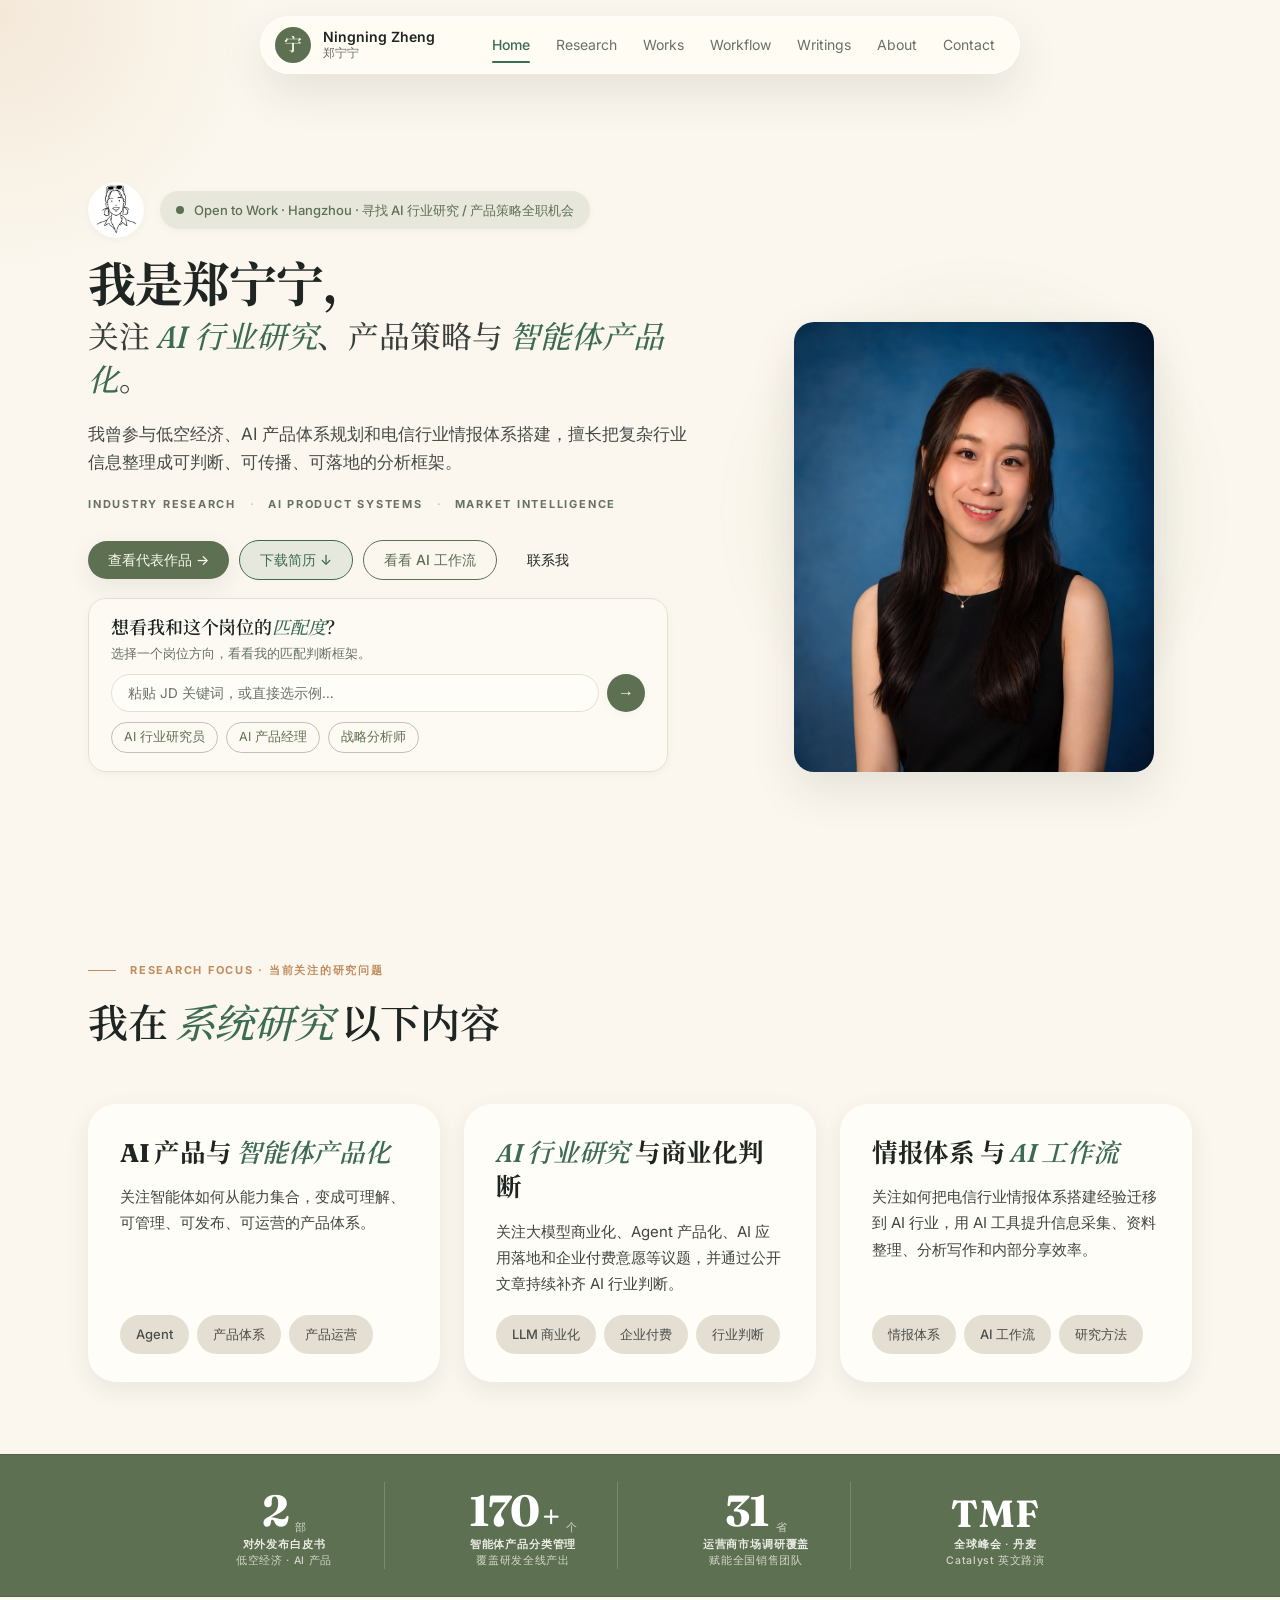
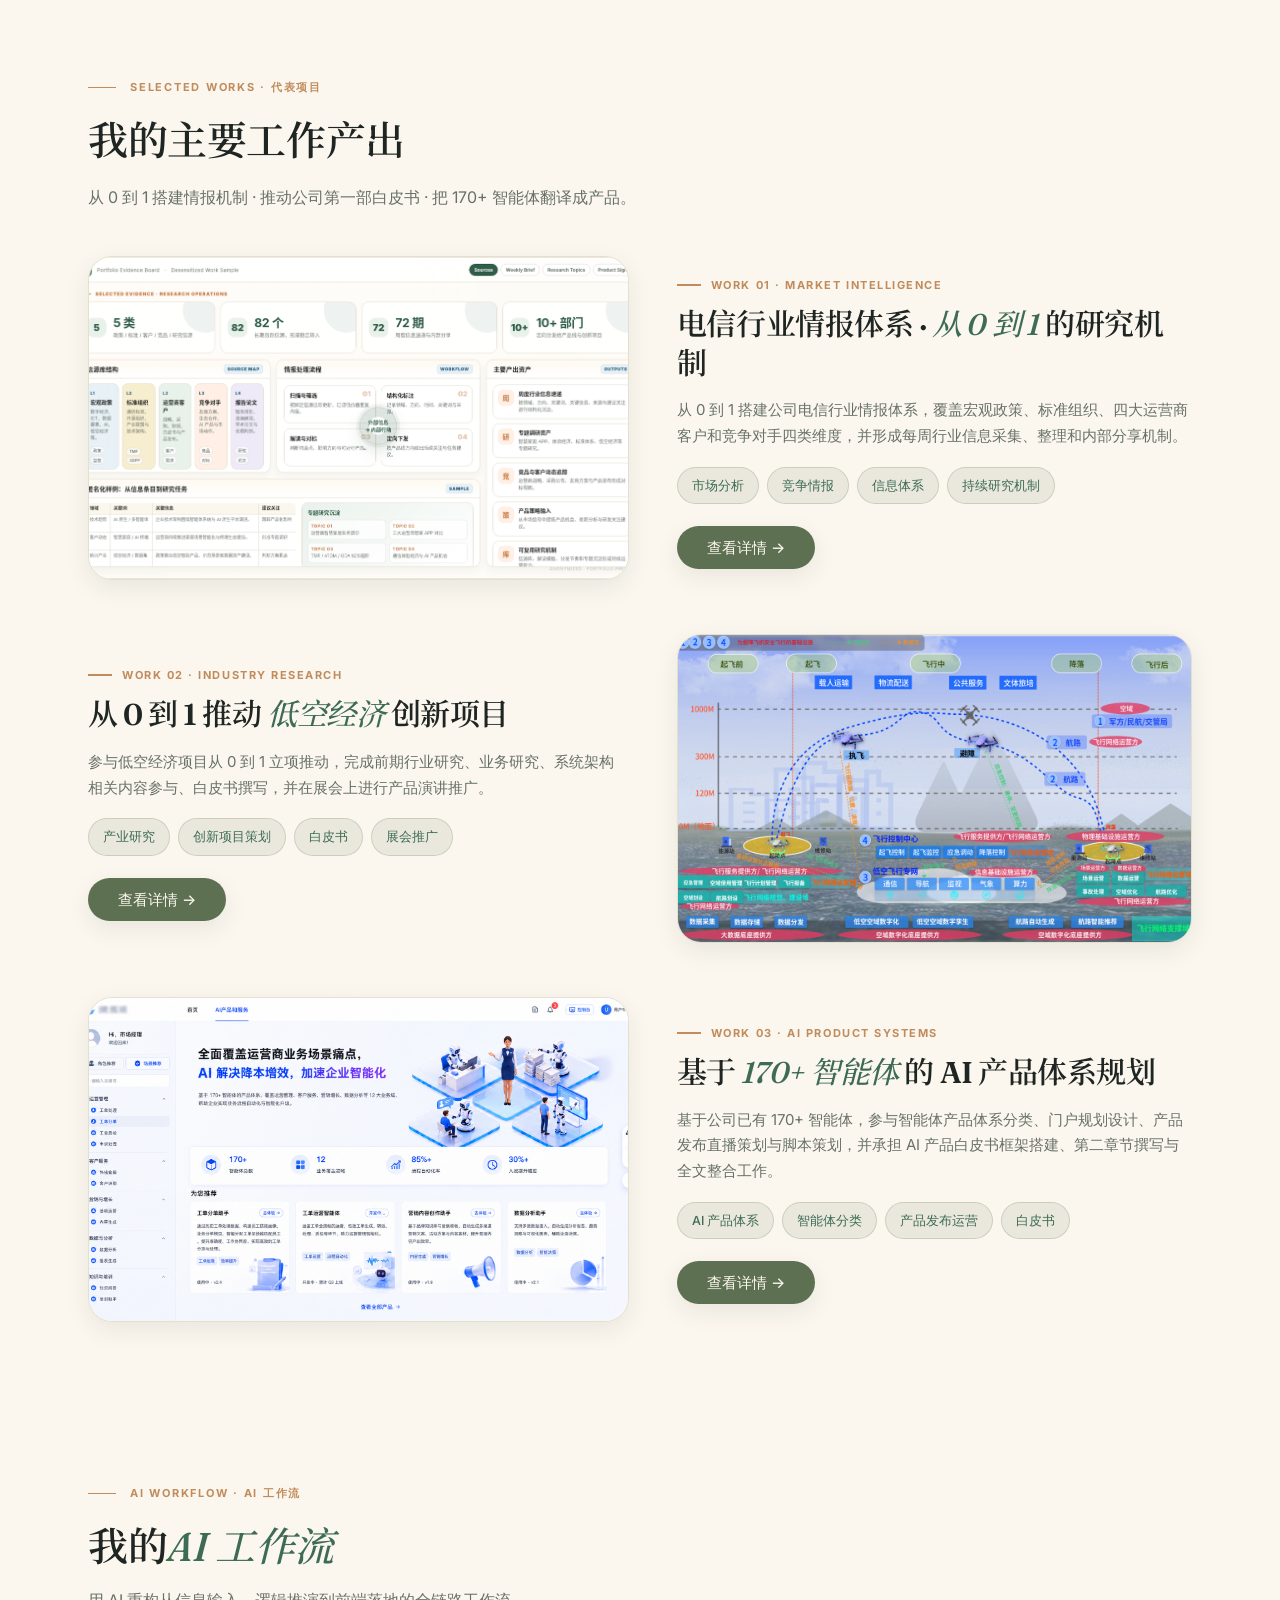
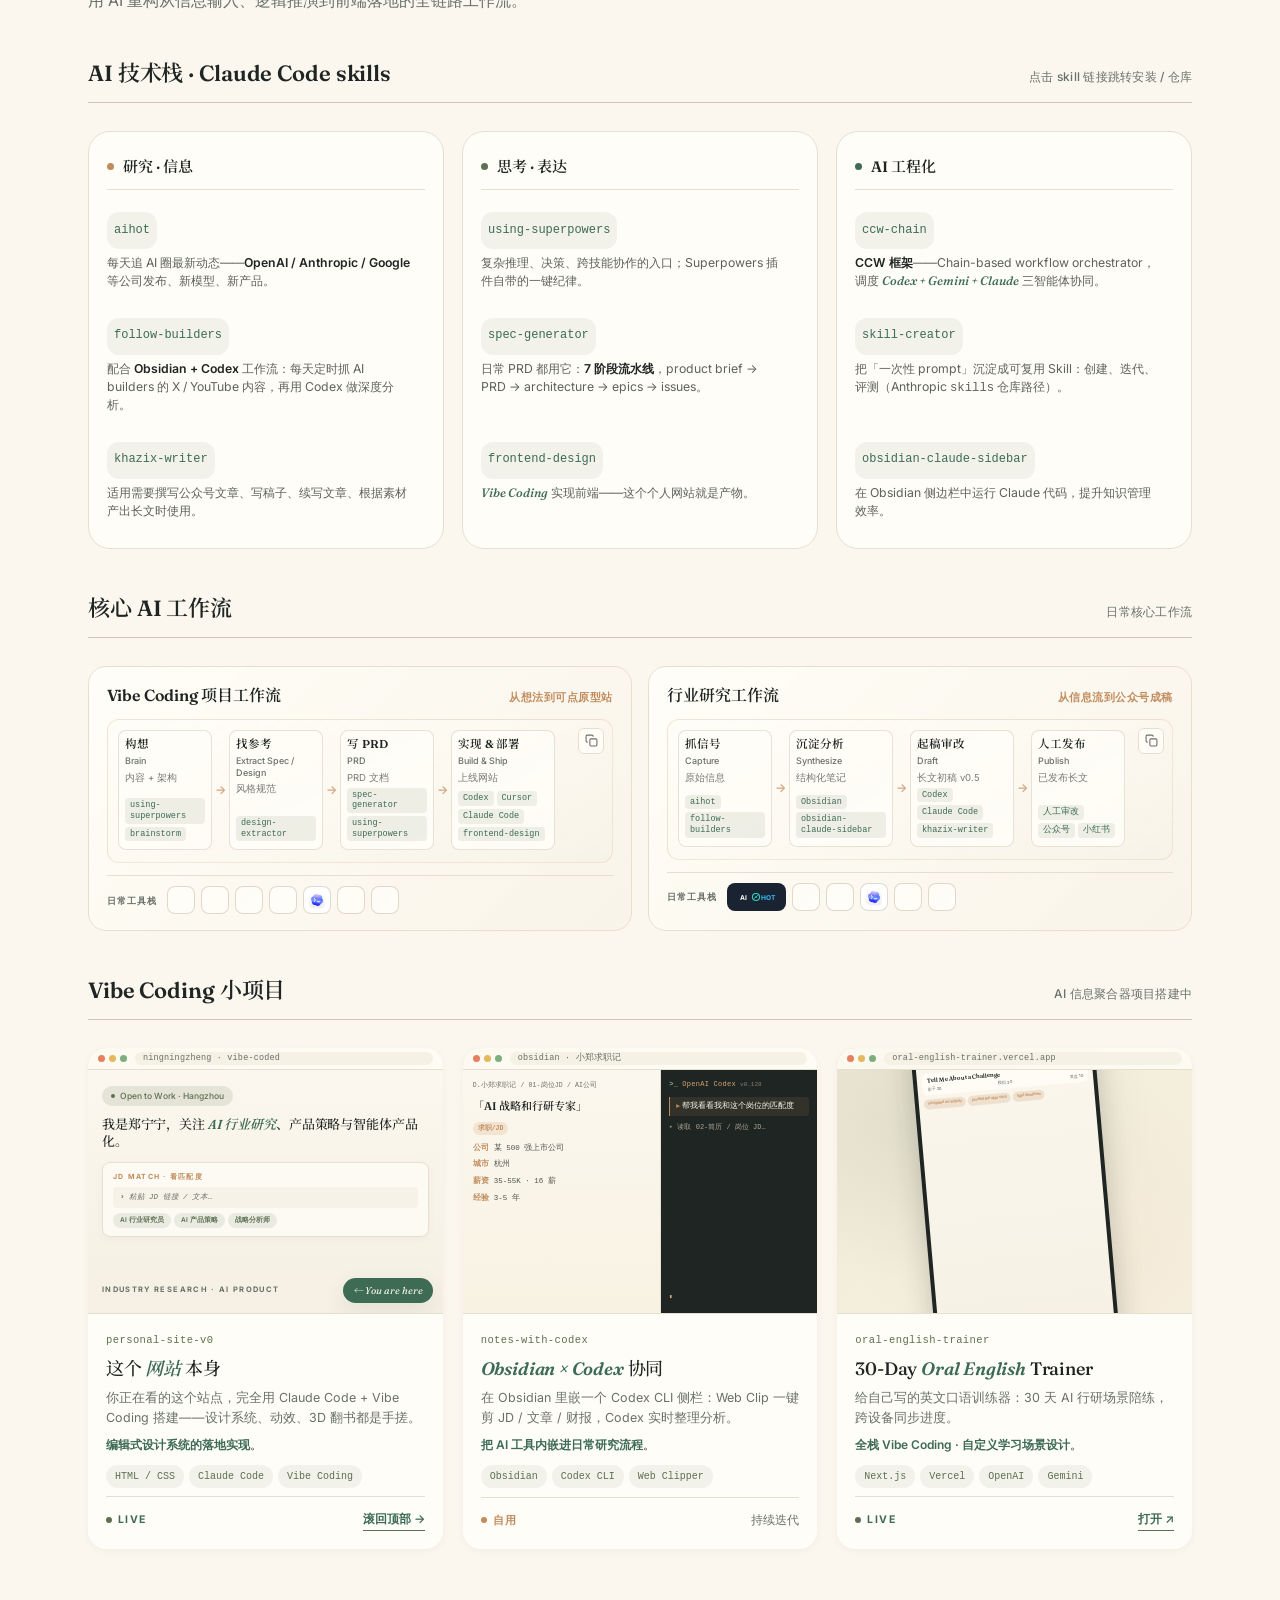
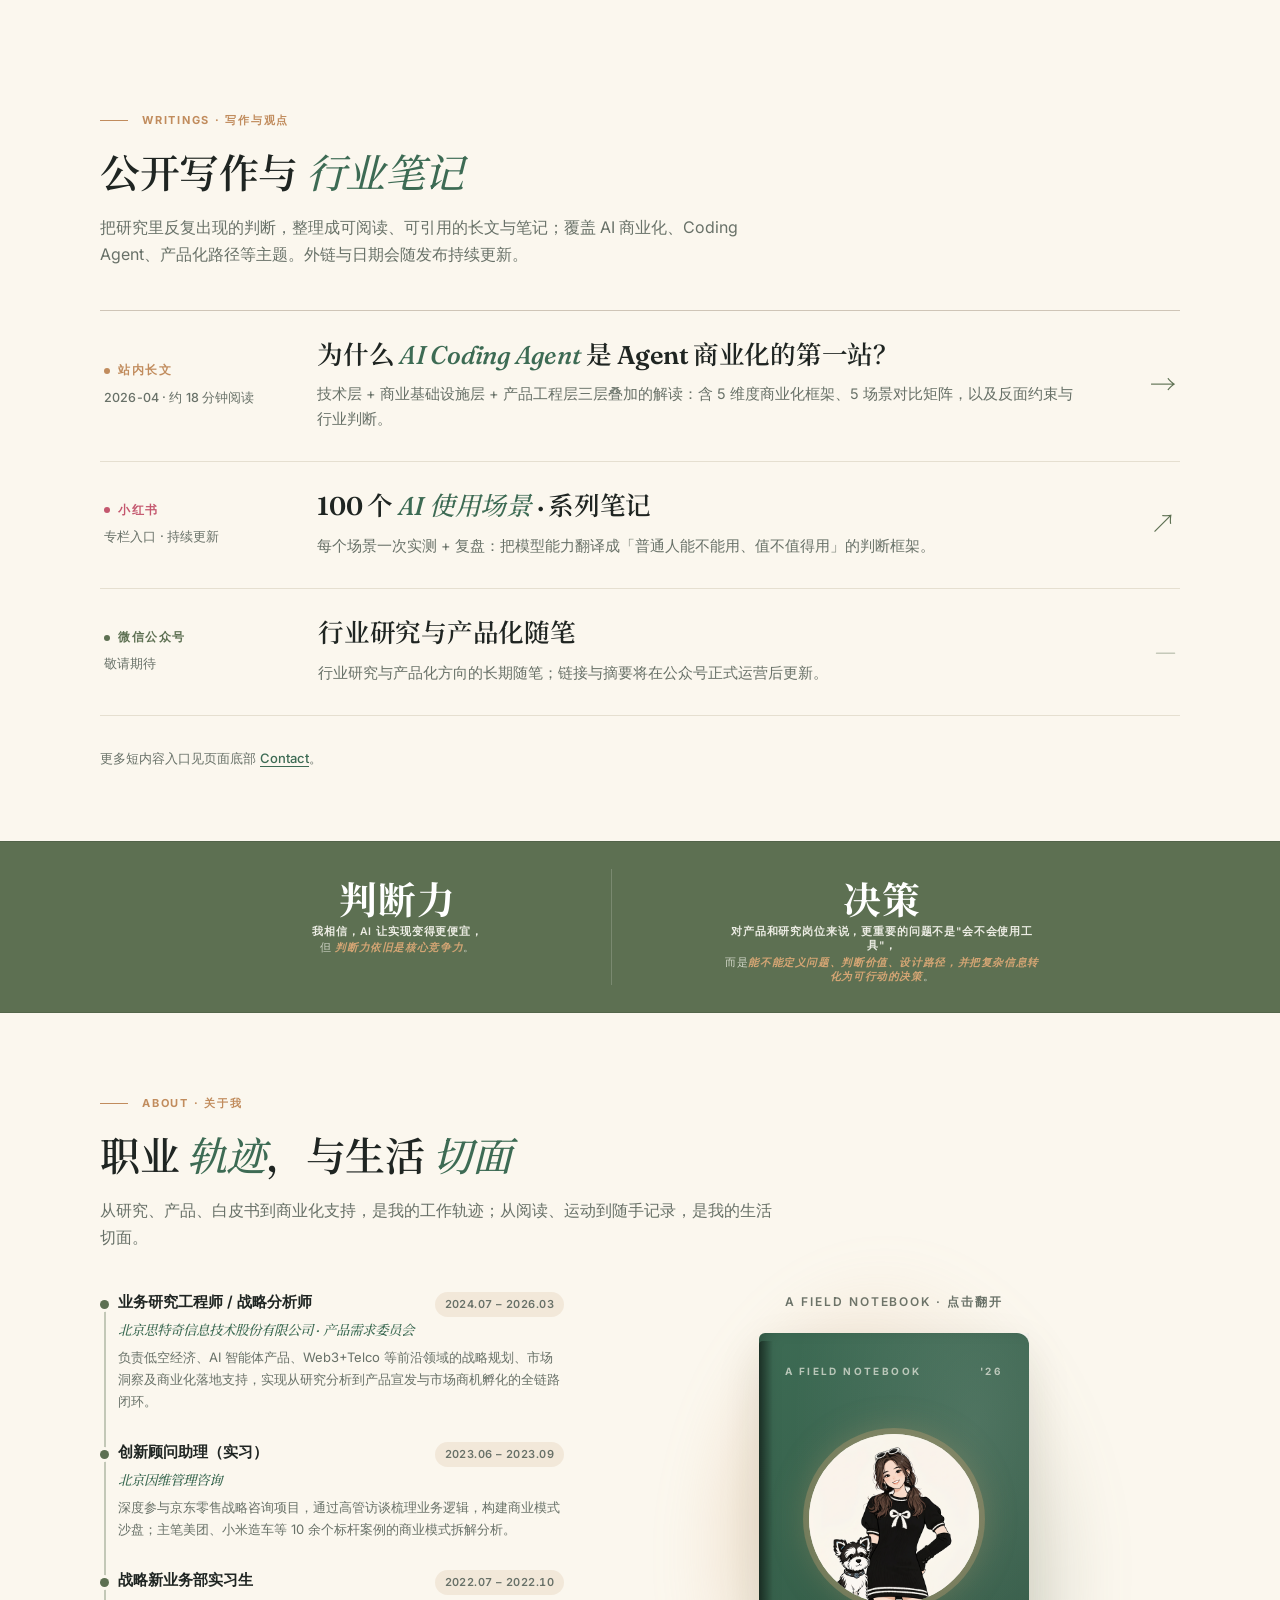
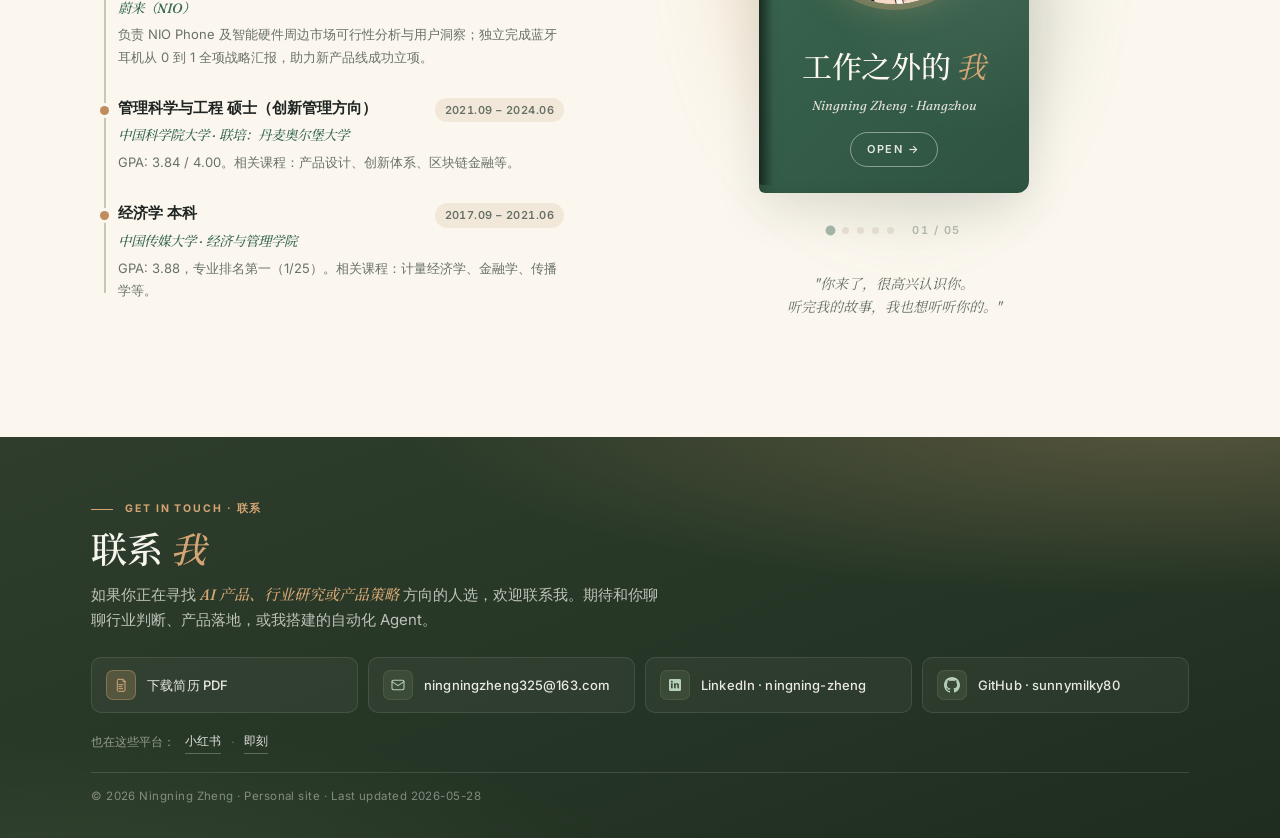
==== commit 6179a0c7: "chore: 加 GoatCounter 埋点 + 刷新 footer 日期" ====
--- a/index.html
+++ b/index.html
@@ -3,23 +3,33 @@
 <head>
 <meta charset="UTF-8">
 <meta name="viewport" content="width=device-width, initial-scale=1.0">
+<link rel="canonical" href="https://sunnymilky80.github.io/NingningZheng-s-Personal-Web/">
 <link rel="icon" href="./assets/favicon.ico" sizes="any">
-<link rel="apple-touch-icon" href="./assets/apple-touch-icon.png">
+<link rel="icon" type="image/png" sizes="32x32" href="./assets/favicon-32.png">
+<link rel="icon" type="image/png" sizes="16x16" href="./assets/favicon-16.png">
+<link rel="apple-touch-icon" sizes="180x180" href="./assets/apple-touch-icon.png">
+<meta name="theme-color" content="#5D7052">
 <meta name="description" content="郑宁宁 · AI 行业研究、产品策略与智能体产品化。参与低空经济白皮书、170+ 智能体产品体系与电信行业情报体系搭建。">
+<meta name="author" content="郑宁宁 Ningning Zheng">
+
 <meta property="og:type" content="website">
 <meta property="og:locale" content="zh_CN">
 <meta property="og:title" content="郑宁宁 · AI 行业研究 / 产品策略">
 <meta property="og:description" content="AI 行业研究 · 产品策略 · 智能体产品化 — Industry Research · AI Product Systems · Market Intelligence">
+<meta property="og:url" content="https://sunnymilky80.github.io/NingningZheng-s-Personal-Web/">
+<meta property="og:site_name" content="Ningning Zheng">
 <meta property="og:image" content="https://sunnymilky80.github.io/NingningZheng-s-Personal-Web/assets/og-image.png">
+<meta property="og:image:secure_url" content="https://sunnymilky80.github.io/NingningZheng-s-Personal-Web/assets/og-image.png">
+<meta property="og:image:type" content="image/png">
 <meta property="og:image:width" content="1200">
 <meta property="og:image:height" content="630">
-<meta property="og:image:alt" content="郑宁宁个人网站 — AI 行业研究、产品策略与智能体产品化">
-<meta property="og:url" content="https://sunnymilky80.github.io/NingningZheng-s-Personal-Web/">
-<meta property="og:site_name" content="Ningning Zheng">
+<meta property="og:image:alt" content="郑宁宁 — AI 行业研究、产品策略；中国传媒大学 · 思特奇">
+
 <meta name="twitter:card" content="summary_large_image">
 <meta name="twitter:title" content="郑宁宁 · AI 行业研究 / 产品策略">
-<meta name="twitter:description" content="AI 行业研究 · 产品策略 · 智能体产品化">
+<meta name="twitter:description" content="AI 行业研究 · 产品策略 · 智能体产品化 — Industry Research · AI Product Systems · Market Intelligence">
 <meta name="twitter:image" content="https://sunnymilky80.github.io/NingningZheng-s-Personal-Web/assets/og-image.png">
+<meta name="twitter:image:alt" content="郑宁宁 — AI 行业研究、产品策略；中国传媒大学 · 思特奇">
 
 <title>郑宁宁｜AI 行业研究与产品策略作品集</title>
 <link rel="preconnect" href="https://fonts.googleapis.com">
@@ -3969,6 +3979,20 @@
 }
 
 </style>
+
+<!-- ========================================================
+     Analytics · GoatCounter（无 cookie · 免费 · GDPR 友好）
+     ========================================================
+     使用步骤：
+     1. 打开 https://www.goatcounter.com/signup 注册（用 GitHub 登录即可，2 分钟）
+     2. 注册时选个 site code，比如 "ningningzheng"
+     3. 把下面 ningningzheng 替换成你刚选的 site code
+     4. git push → 上线生效，回 dashboard 看实时数据
+     5. 文章页 writing-ai-coding-agent.html 也已加同样脚本，会一起统计
+     ======================================================== -->
+<script data-goatcounter="https://ningningzheng.goatcounter.com/count"
+        async src="//gc.zgo.at/count.js"></script>
+
 </head>
 <body>
 
@@ -4873,7 +4897,7 @@
       <a href="https://okjk.co/NTIcUn" target="_blank" rel="noopener noreferrer">即刻</a>
     </div>
 
-    <p class="site-contact-footer">© 2026 Ningning Zheng · Personal site · Last updated 2026-05-19</p>
+    <p class="site-contact-footer">© 2026 Ningning Zheng · Personal site · Last updated 2026-05-28</p>
   </div>
 </section>
 
@@ -5252,5 +5276,49 @@
   });
 })();
 </script>
+
+<!-- ========================================================
+     GoatCounter · 关键转化事件追踪（点击型）
+     ========================================================
+     这段脚本会在 GoatCounter dashboard "Events" 标签下显示：
+       resume-hero       — Hero 区"下载简历"按钮点击
+       resume-contact    — Contact 区"完整简历 PDF"卡点击
+       email-click       — 邮件卡点击
+       linkedin-click    — LinkedIn 卡点击
+       github-click      — GitHub 卡点击
+       work-intel        — 情报体系 详情页跳转
+       work-low-altitude — 低空经济 详情页跳转
+       work-ai-agent     — 智能体 详情页跳转
+       read-article      — 站内长文（AI Coding Agent）点击
+       xhs-click         — 小红书外链点击
+     —— 投出去后可以精准看 HR 转化漏斗：
+        访问 N → 点简历 M → 点联系 K
+     ======================================================== -->
+<script>
+(function () {
+  function track(name) {
+    if (window.goatcounter && typeof window.goatcounter.count === 'function') {
+      window.goatcounter.count({ path: name, title: name, event: true });
+    }
+  }
+  const eventMap = [
+    ['.btn-resume',                                    'resume-hero'],
+    ['.contact-card--resume',                          'resume-contact'],
+    ['.contact-card[href^="mailto:"]',                 'email-click'],
+    ['.contact-card[href*="linkedin.com"]',            'linkedin-click'],
+    ['.contact-card[href*="github.com/sunnymilky80"]', 'github-click'],
+    ['a[href*="portfolio-work-telecom"]',              'work-intel'],
+    ['a[href*="portfolio-work-low-altitude"]',         'work-low-altitude'],
+    ['a[href*="portfolio-work-ai-agent"]',             'work-ai-agent'],
+    ['.fw-item[data-channel="internal"]',              'read-article'],
+    ['.fw-item[data-channel="redbook"]',               'xhs-click'],
+  ];
+  document.addEventListener('click', function (e) {
+    for (const [sel, name] of eventMap) {
+      if (e.target.closest(sel)) { track(name); break; }
+    }
+  });
+})();
+</script>
 </body>
 </html>
